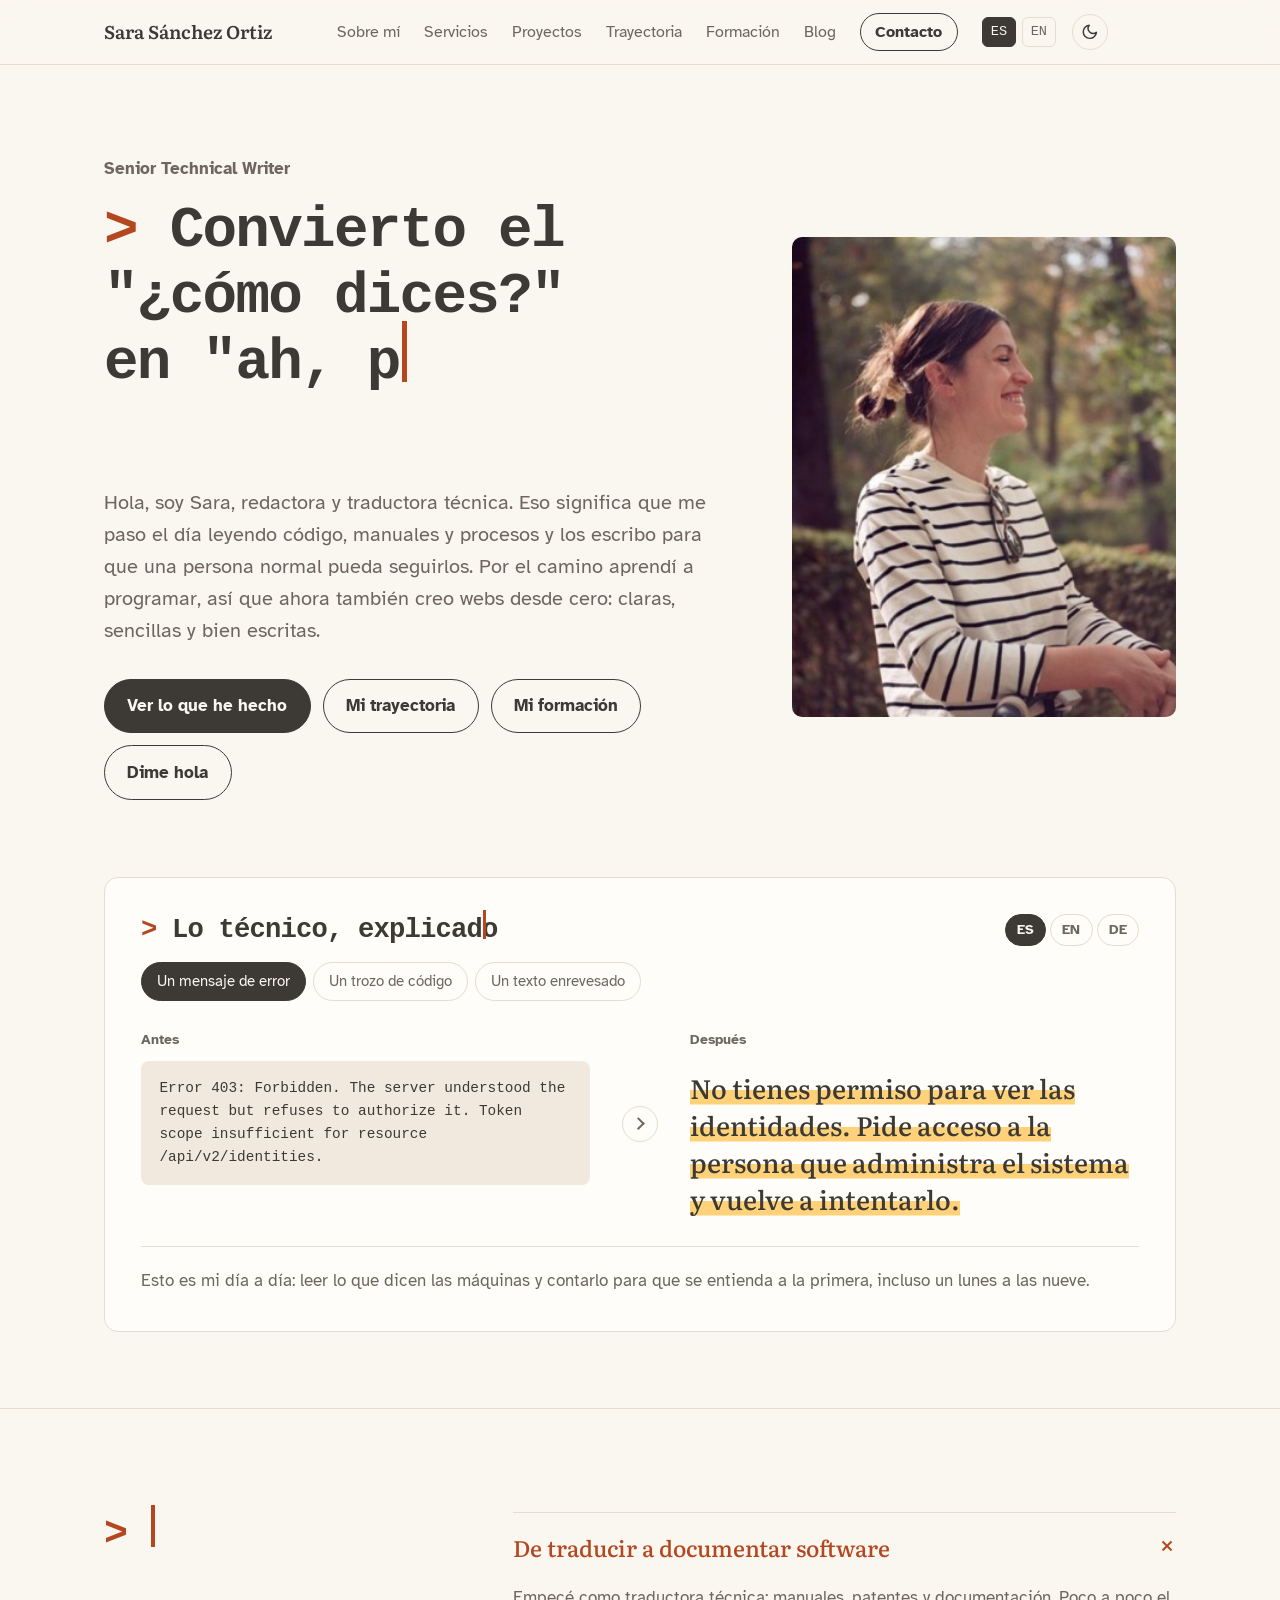
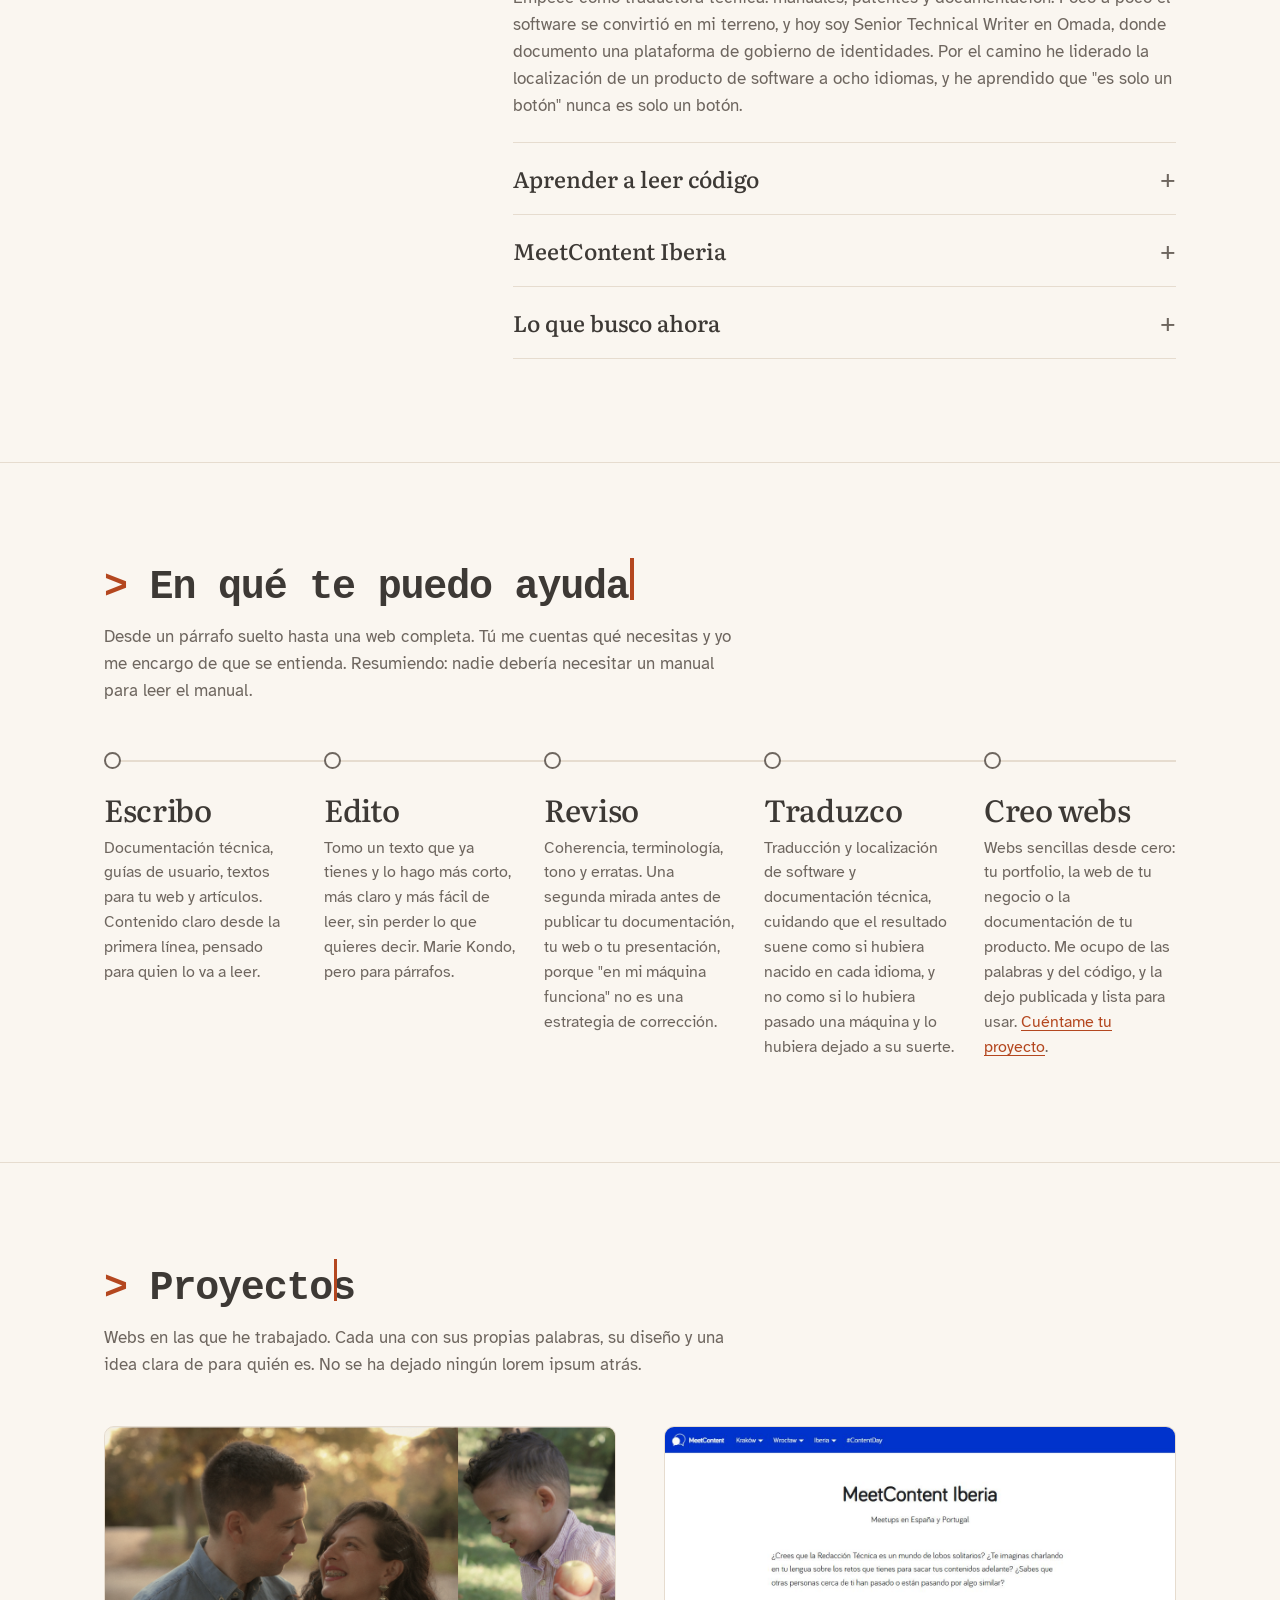
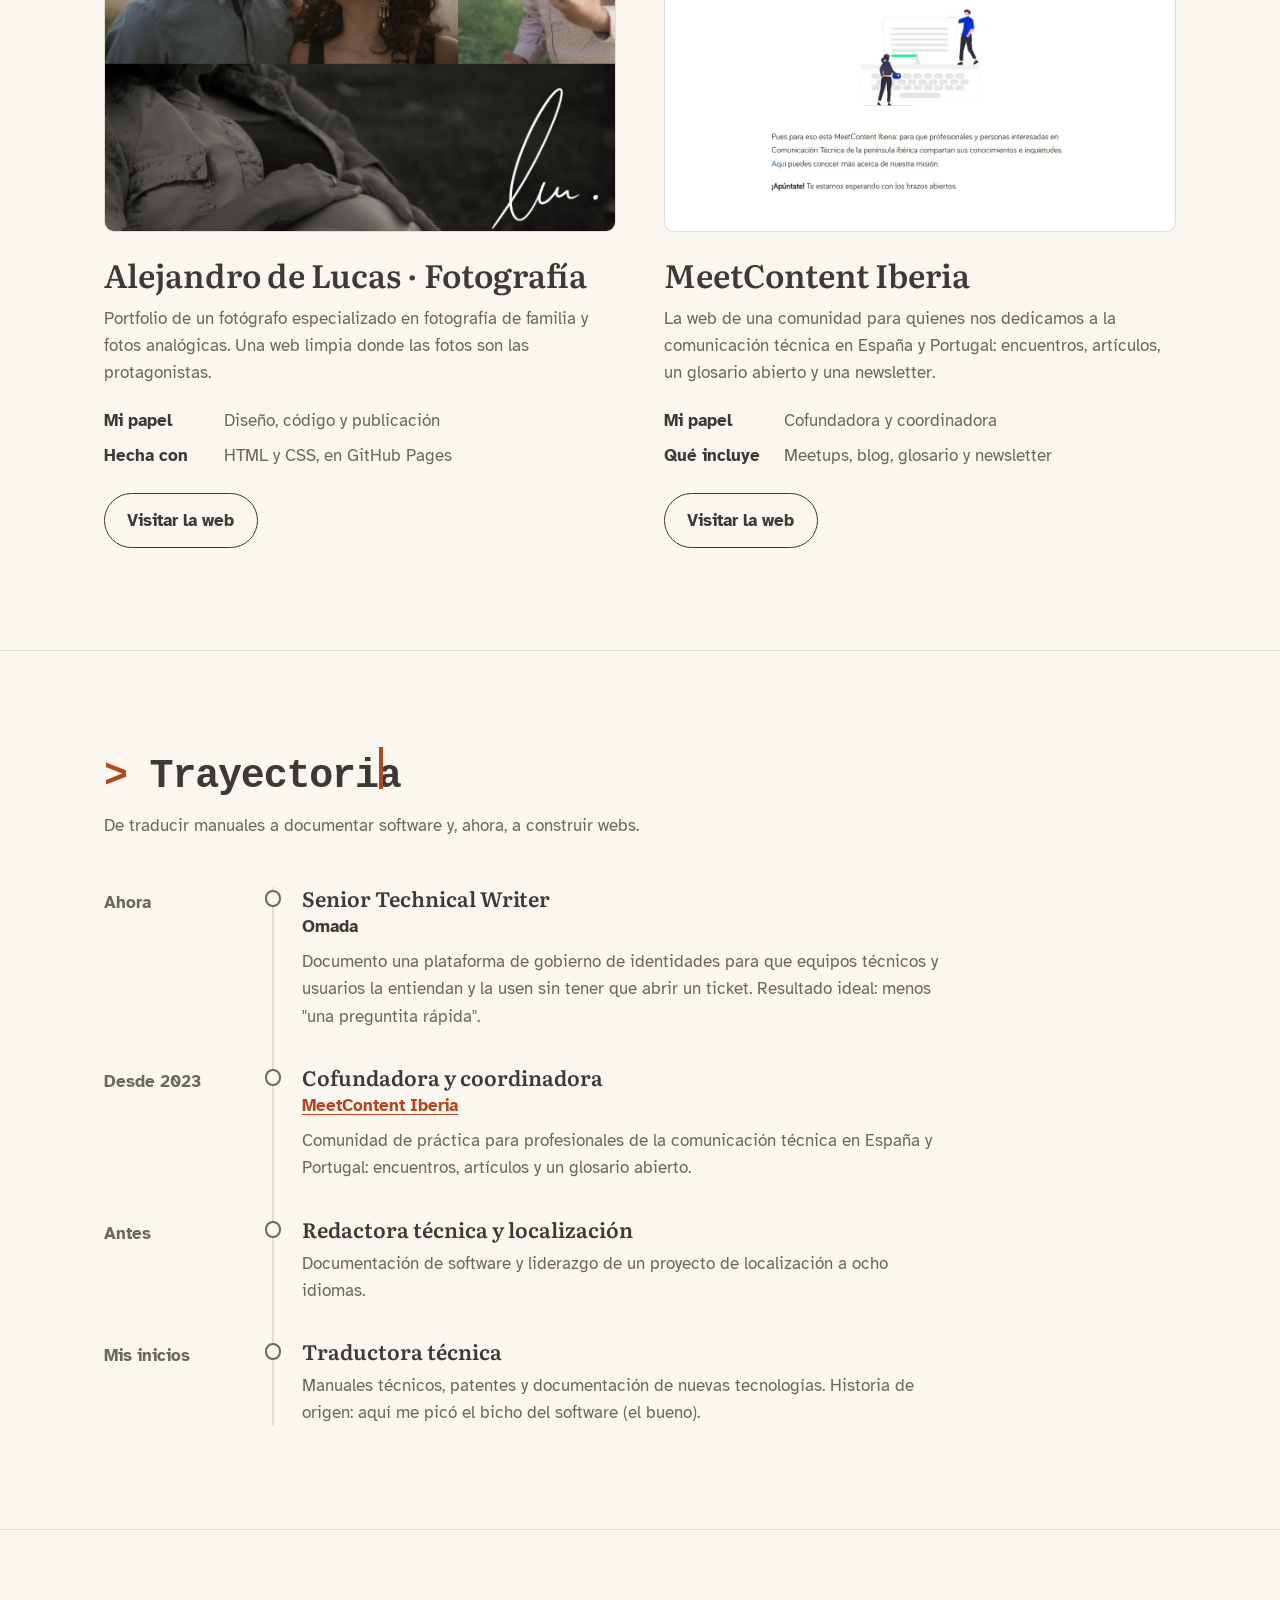
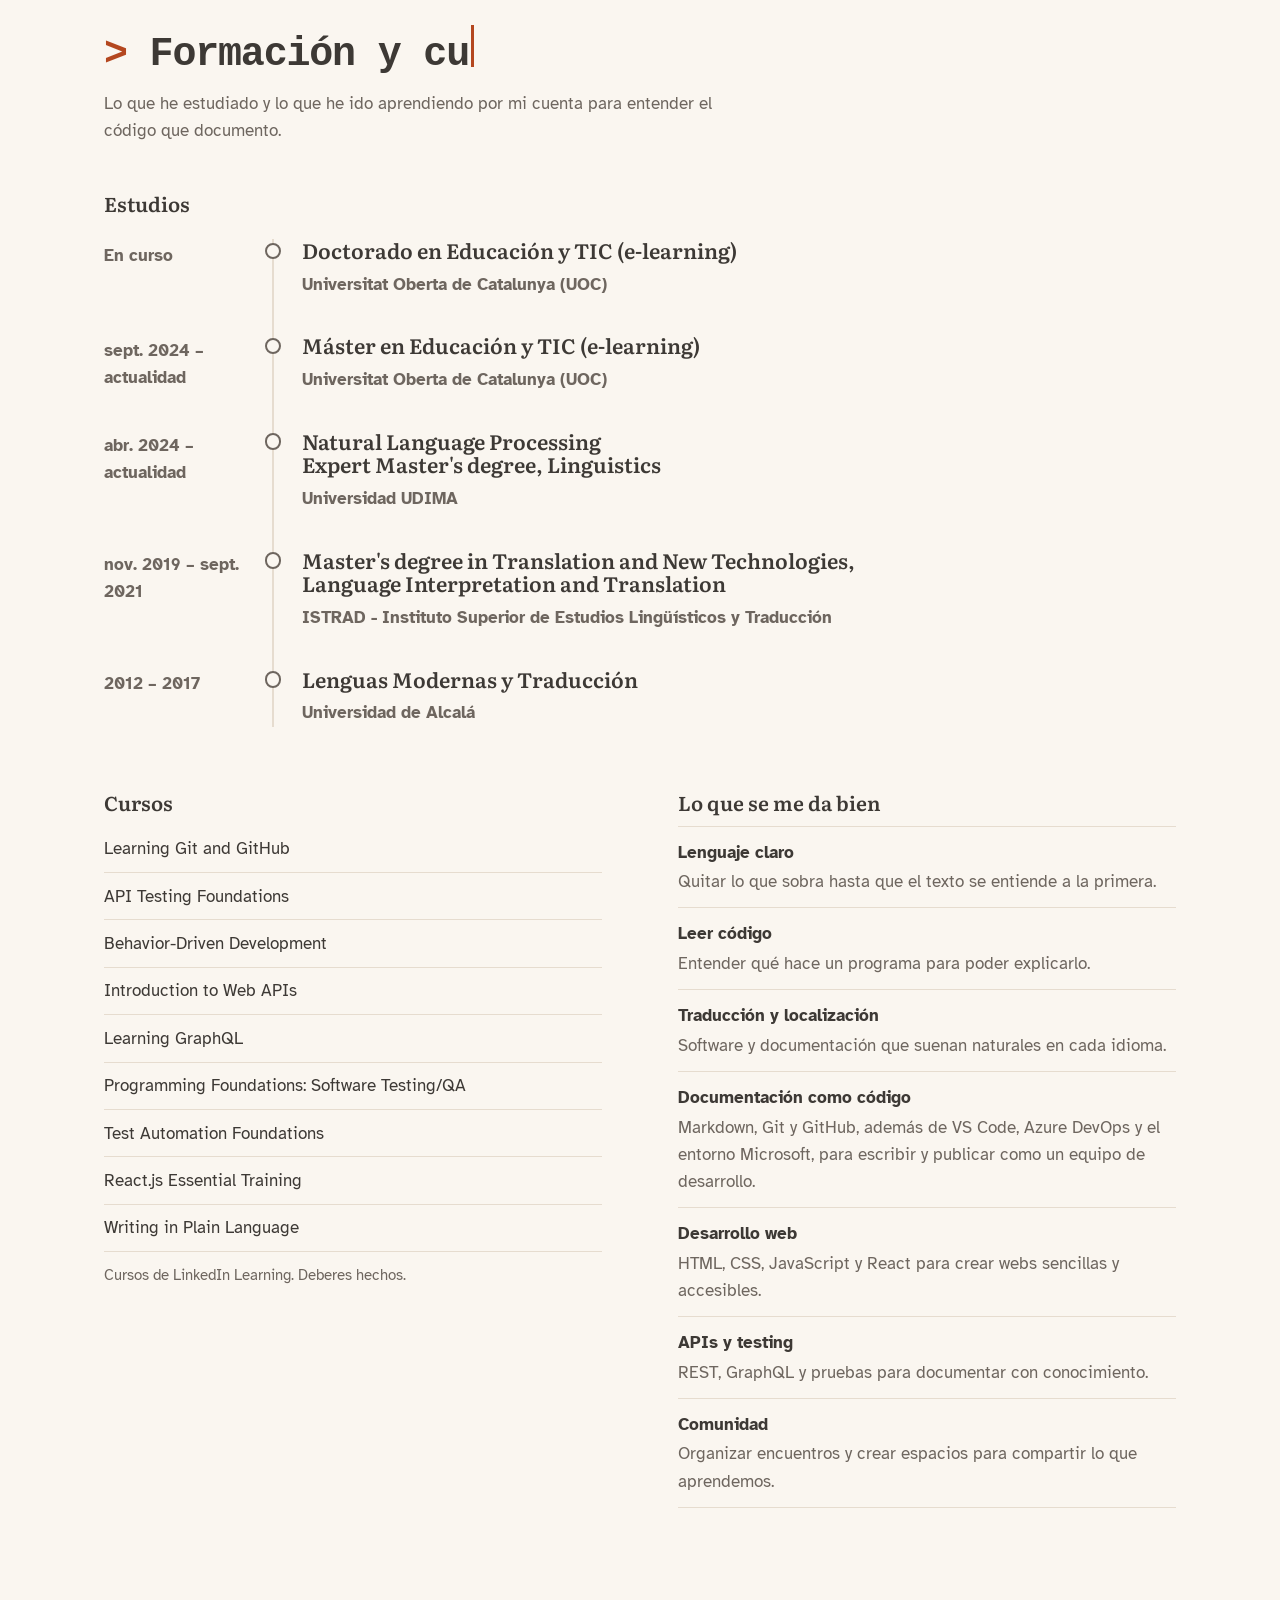
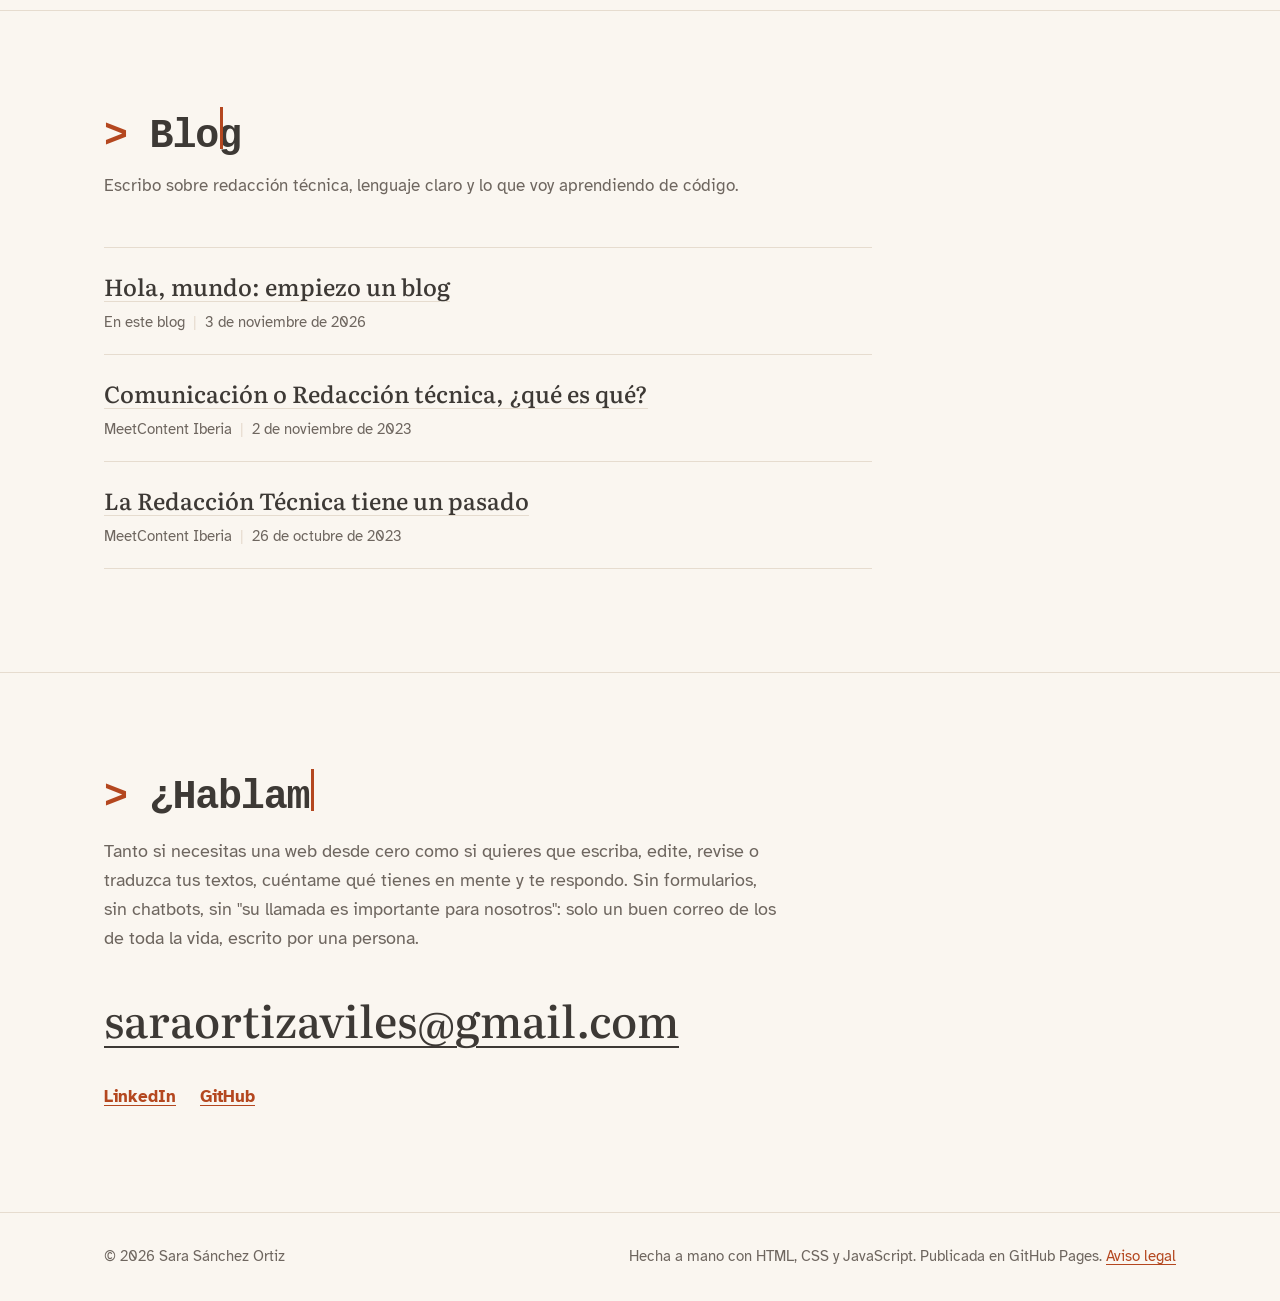
==== es/index.html @ bce17f55 "Añade versión en español e inglés, nuevo titular y favicon crema - Web en inglés en la raíz y en esp" ====
<!DOCTYPE html>
<html lang="es">
<head>
  <meta charset="UTF-8">
  <meta name="viewport" content="width=device-width, initial-scale=1">
  <title>Sara Sánchez Ortiz | Redacción técnica, traducción y creación de webs</title>
  <meta name="description" content="Sara Sánchez Ortiz, Senior Technical Writer en Omada. Escribo, edito, reviso y traduzco contenidos técnicos, y creo webs sencillas desde cero.">
  <meta name="author" content="Sara Sánchez Ortiz">

  <!-- Cómo se ve la web al compartirla en LinkedIn, WhatsApp, etc. -->
  <meta property="og:type" content="profile">
  <meta property="og:title" content="Sara Sánchez Ortiz | Redacción técnica y webs">
  <meta property="og:description" content="Convierto el «¿cómo dices?» en «ah, pues era fácil». Redacción, edición, revisión, traducción y creación de webs.">
  <meta property="og:url" content="https://sarasanchezor.github.io/es/">
  <meta property="og:locale" content="es_ES">
  <!-- EDITA (opcional): añade una imagen de 1200×630 px en img/og.jpg y quita el comentario de la línea siguiente -->
  <!-- <meta property="og:image" content="https://sarasanchezor.github.io/img/og.jpg"> -->

  <link rel="icon" href="../favicon.svg" type="image/svg+xml">

  <link rel="preconnect" href="https://fonts.googleapis.com">
  <link rel="preconnect" href="https://fonts.gstatic.com" crossorigin>
  <link href="https://fonts.googleapis.com/css2?family=Atkinson+Hyperlegible:ital,wght@0,400;0,700;1,400&family=Literata:ital,opsz,wght@0,7..72,400..700;1,7..72,400..700&display=swap" rel="stylesheet">

  <link rel="stylesheet" href="../css/styles.css">
  <script>document.documentElement.classList.add('js');try{var t=localStorage.getItem('theme');if(t==='light'||t==='dark')document.documentElement.dataset.theme=t;}catch(e){}</script>
  <script src="../js/main.js" defer></script>
</head>
<body>
  <a class="skip-link" href="#main">Saltar al contenido</a>

  <header class="site-header">
    <div class="wrap header-inner">
      <a class="brand" href="#inicio">Sara Sánchez Ortiz</a>
      <button class="nav-toggle" type="button" aria-expanded="false" aria-controls="menu">Menú</button>
      <nav id="menu" class="site-nav" aria-label="Principal">
        <a href="#sobre-mi">Sobre mí</a>
        <a href="#servicios">Servicios</a>
        <a href="#proyectos">Proyectos</a>
        <a href="#trayectoria">Trayectoria</a>
        <a href="#formacion">Formación</a>
        <a href="#blog">Blog</a>
        <a class="nav-cta" href="#contacto">Contacto</a>
        <span class="lang-links" role="group" aria-label="Idioma">
          <a href="index.html" hreflang="es" lang="es" aria-current="true">ES</a>
          <a href="../index.html" hreflang="en" lang="en">EN</a>
        </span>
      </nav>
      <button class="theme-toggle" type="button" aria-label="Cambiar a modo oscuro">
        <svg class="icon-moon" viewBox="0 0 24 24" aria-hidden="true"><path d="M21 12.8A9 9 0 1 1 11.2 3a7 7 0 0 0 9.8 9.8z"/></svg>
        <svg class="icon-sun" viewBox="0 0 24 24" aria-hidden="true"><circle cx="12" cy="12" r="4"/><path d="M12 2v2M12 20v2M4.9 4.9l1.4 1.4M17.7 17.7l1.4 1.4M2 12h2M20 12h2M4.9 19.1l1.4-1.4M17.7 6.3l1.4-1.4"/></svg>
      </button>
      <!-- EDITA: espacio reservado para tu logo. Pon aquí, por ejemplo: <img src="../img/logo.svg" alt="Logo de Sara Sánchez Ortiz" width="40" height="40"> -->
      <div class="header-logo"></div>
    </div>
  </header>

  <main id="main">

    <!-- ============ INICIO ============ -->
    <section id="inicio" class="hero">
      <div class="wrap hero-grid">
        <div class="hero-text">
          <p class="hero-role">Senior Technical Writer</p>
          <h1>Convierto el "¿cómo dices?" en "ah, pues era fácil."</h1>
          <p class="hero-lead">
            Hola, soy Sara, redactora y traductora técnica. Eso significa que me paso el día leyendo código,
            manuales y procesos y los escribo para que una persona normal
            pueda seguirlos. Por el camino aprendí a programar, así que ahora también creo webs desde cero:
            claras, sencillas y bien escritas.
          </p>
          <div class="hero-actions">
            <a class="btn btn-primary" href="#proyectos">Ver lo que he hecho</a>
            <a class="btn btn-secondary" href="#trayectoria">Mi trayectoria</a>
            <a class="btn btn-secondary" href="#formacion">Mi formación</a>
            <a class="btn btn-secondary" href="#contacto">Dime hola</a>
          </div>
        </div>

        <!-- EDITA: guarda tu foto como img/sara.jpg (vertical, unos 800×1000 px) -->
        <figure class="hero-photo">
          <img src="../img/sara.jpg" alt="Sara Sánchez Ortiz sonriendo en un parque" width="400" height="400" data-fallback>
          <span class="photo-fallback" aria-hidden="true">SS</span>
        </figure>
      </div>

      <!-- Demostración: lo técnico, explicado -->
      <div class="wrap">
        <div class="explainer">
          <div class="explainer-head">
            <h2 class="explainer-title" data-en="Technical content, explained" data-de="Technik, einfach erklärt">Lo técnico, explicado</h2>
            <div class="lang-switch" role="group" aria-label="Idioma del ejemplo" hidden>
              <button type="button" data-lang="es" aria-pressed="true" lang="es" aria-label="Español">ES</button>
              <button type="button" data-lang="en" aria-pressed="false" lang="en" aria-label="English">EN</button>
              <button type="button" data-lang="de" aria-pressed="false" lang="de" aria-label="Deutsch">DE</button>
            </div>
            <div class="tabs" role="tablist" aria-label="Elige un ejemplo">
              <button role="tab" id="tab-error" aria-controls="panel-error" aria-selected="true" data-en="An error message" data-de="Eine Fehlermeldung">Un mensaje de error</button>
              <button role="tab" id="tab-code" aria-controls="panel-code" aria-selected="false" tabindex="-1" data-en="A piece of code" data-de="Ein Stück Code">Un trozo de código</button>
              <button role="tab" id="tab-text" aria-controls="panel-text" aria-selected="false" tabindex="-1" data-en="A convoluted text" data-de="Ein umständlicher Text">Un texto enrevesado</button>
            </div>
          </div>

          <div id="panel-error" class="panel" role="tabpanel" aria-labelledby="tab-error">
            <div class="pane">
              <p class="pane-label">Antes</p>
              <pre class="pane-code"><code>Error 403: Forbidden. The server understood the request but refuses to authorize it. Token scope insufficient for resource /api/v2/identities.</code></pre>
            </div>
            <span class="pane-arrow" aria-hidden="true"></span>
            <div class="pane">
              <p class="pane-label">Después</p>
              <p class="pane-plain"><span class="marker" data-en="You don't have permission to view identities. Ask the person who manages the system for access and try again." data-de="Sie haben keine Berechtigung, Identitäten anzuzeigen. Bitten Sie die Person, die das System verwaltet, um Zugriff und versuchen Sie es erneut.">No tienes permiso para ver las identidades. Pide acceso a la persona que administra el sistema y vuelve a intentarlo.</span></p>
            </div>
          </div>

          <div id="panel-code" class="panel" role="tabpanel" aria-labelledby="tab-code" hidden>
            <div class="pane">
              <p class="pane-label">Antes</p>
              <pre class="pane-code"><code>const LIMIT = 90 * 86400000;

if (Date.now() - user.lastLogin &gt; LIMIT) {
  account.disable();
  notify(user.manager);
}</code></pre>
            </div>
            <span class="pane-arrow" aria-hidden="true"></span>
            <div class="pane">
              <p class="pane-label">Después</p>
              <p class="pane-plain"><span class="marker" data-en="If someone goes more than 90 days without signing in, their account is disabled automatically and their manager gets a notification." data-de="Wenn sich jemand länger als 90 Tage nicht anmeldet, wird das Konto automatisch deaktiviert und die verantwortliche Führungskraft benachrichtigt.">Si alguien pasa más de 90 días sin entrar, su cuenta se desactiva sola y su responsable recibe un aviso.</span></p>
            </div>
          </div>

          <div id="panel-text" class="panel" role="tabpanel" aria-labelledby="tab-text" hidden>
            <div class="pane">
              <p class="pane-label">Antes</p>
              <p class="pane-dense" data-en="Prior to the performance of any operation, the user shall proceed to the completion of the request form made available for that purpose on the platform." data-de="Vor Durchführung eines jeden Vorgangs ist von der nutzenden Person zunächst das zu diesem Zweck auf der Plattform bereitgestellte Antragsformular auszufüllen.">Con carácter previo a la realización de cualquier operación, el usuario deberá proceder a la cumplimentación del formulario de solicitud habilitado a tal efecto en la plataforma.</p>
            </div>
            <span class="pane-arrow" aria-hidden="true"></span>
            <div class="pane">
              <p class="pane-label">Después</p>
              <p class="pane-plain"><span class="marker" data-en="Before you start, fill in the request form." data-de="Füllen Sie das Antragsformular aus, bevor Sie beginnen.">Antes de empezar, rellena el formulario de solicitud.</span></p>
            </div>
          </div>

          <p class="explainer-note" data-en="This is my day-to-day: reading what the machines say and retelling it so it makes sense the first time, even on a Monday morning." data-de="Das ist mein Arbeitsalltag: lesen, was die Maschinen sagen, und es so erzählen, dass es gleich beim ersten Mal Sinn ergibt, sogar an einem Montagmorgen.">Esto es mi día a día: leer lo que dicen las máquinas y contarlo para que se entienda a la primera, incluso un lunes a las nueve.</p>
        </div>
      </div>
    </section>

    <!-- ============ SOBRE MÍ ============ -->
    <section id="sobre-mi" class="section">
      <div class="wrap two-col">
        <h2>Sobre mí</h2>
        <div class="accordion">
          <details name="sobre-mi" open>
            <summary>De traducir a documentar software</summary>
            <p>
              Empecé como traductora técnica: manuales, patentes y documentación.
              Poco a poco el software se convirtió en mi terreno, y hoy soy Senior Technical Writer en Omada,
              donde documento una plataforma de gobierno de identidades. Por el camino he
              liderado la localización de un producto de software a ocho idiomas, y he aprendido que
              "es solo un botón" nunca es solo un botón.
            </p>
          </details>
          <details name="sobre-mi">
            <summary>Aprender a leer código</summary>
            <p>
              Para explicar bien un producto hay que entenderlo por dentro. Por eso aprendí a leer código, a trabajar
              con Git y GitHub, VS Code, Azure DevOps y el entorno Microsoft, a probar APIs y a construir con
              HTML, CSS, JavaScript y React. Descubrí que una buena
              web se parece mucho a un buen manual: estructura clara, palabras justas y nada que sobre.
              Y, además, <code>Ctrl+Z</code> funciona en los dos.
            </p>
          </details>
          <details name="sobre-mi">
            <summary>MeetContent Iberia</summary>
            <p>
              También soy cofundadora de <a href="https://meetcontent.github.io/iberia/">MeetContent Iberia</a>,
              una comunidad para quienes nos dedicamos a la comunicación técnica en España y Portugal.
              Nos juntamos, compartimos lo que aprendemos y debatimos (con cariño) sobre la coma de Oxford.
            </p>
          </details>
          <details name="sobre-mi">
            <summary>Lo que busco ahora</summary>
            <p>
              Ahora quiero juntar las dos cosas que más disfruto, escribir y construir, para ayudar a empresas y
              personas a tener una web clara, útil y fácil de usar. Nada de "haz clic aquí para saber más".
              Los dos sabemos lo que hay detrás.
            </p>
          </details>
        </div>
      </div>
    </section>

    <!-- ============ SERVICIOS ============ -->
    <section id="servicios" class="section">
      <div class="wrap">
        <div class="section-head">
          <h2>En qué te puedo ayudar</h2>
          <p>Desde un párrafo suelto hasta una web completa. Tú me cuentas qué necesitas y yo me encargo de que se entienda. Resumiendo: nadie debería necesitar un manual para leer el manual.</p>
        </div>

        <ol class="services">
          <li class="service">
            <h3>Escribo</h3>
            <p>Documentación técnica, guías de usuario, textos para tu web y artículos. Contenido claro desde la primera línea, pensado para quien lo va a leer.</p>
          </li>
          <li class="service">
            <h3>Edito</h3>
            <p>Tomo un texto que ya tienes y lo hago más corto, más claro y más fácil de leer, sin perder lo que quieres decir. Marie Kondo, pero para párrafos.</p>
          </li>
          <li class="service">
            <h3>Reviso</h3>
            <p>Coherencia, terminología, tono y erratas. Una segunda mirada antes de publicar tu documentación, tu web o tu presentación, porque "en mi máquina funciona" no es una estrategia de corrección.</p>
          </li>
          <li class="service">
            <h3>Traduzco</h3>
            <p>Traducción y localización de software y documentación técnica, cuidando que el resultado suene como si hubiera nacido en cada idioma, y no como si lo hubiera pasado una máquina y lo hubiera dejado a su suerte.</p>
          </li>
          <li class="service">
            <h3>Creo webs</h3>
            <p>Webs sencillas desde cero: tu portfolio, la web de tu negocio o la documentación de tu producto. Me ocupo de las palabras y del código, y la dejo publicada y lista para usar. <a href="#contacto">Cuéntame tu proyecto</a>.</p>
          </li>
        </ol>
      </div>
    </section>

    <!-- ============ PROYECTOS ============ -->
    <section id="proyectos" class="section">
      <div class="wrap">
        <div class="section-head">
          <h2>Proyectos</h2>
          <p>Webs en las que he trabajado. Cada una con sus propias palabras, su diseño y una idea clara de para quién es. No se ha dejado ningún lorem ipsum atrás.</p>
        </div>

        <div class="project-grid">
        <article class="project-card">
          <figure class="project-shot">
            <img src="../img/website-alejandro-de-lucas.png" alt="Fotos de la web Alejandro de Lucas · Fotografía: una pareja sonriéndose, un niño con una manzana y una foto en blanco y negro de un embarazo con la firma del fotógrafo" width="1190" height="944" loading="lazy">
          </figure>
          <div class="project-body">
            <h3>Alejandro de Lucas · Fotografía</h3>
            <p>Portfolio de un fotógrafo especializado en fotografía de familia y fotos analógicas. Una web limpia donde las fotos son las protagonistas.</p>
            <dl class="project-facts">
              <div><dt>Mi papel</dt><dd>Diseño, código y publicación</dd></div>
              <div><dt>Hecha con</dt><dd>HTML y CSS, en GitHub Pages</dd></div>
            </dl>
            <a class="btn btn-secondary" href="https://alexdelucas-fotografia.github.io/alejandrodelucas/">Visitar la web</a>
          </div>
        </article>

        <article class="project-card">
          <figure class="project-shot">
            <img src="../img/proyecto-2.jpg" alt="Captura de la web MeetContent Iberia" width="1190" height="944" loading="lazy">
          </figure>
          <div class="project-body">
            <h3>MeetContent Iberia</h3>
            <p>La web de una comunidad para quienes nos dedicamos a la comunicación técnica en España y Portugal: encuentros, artículos, un glosario abierto y una newsletter.</p>
            <dl class="project-facts">
              <div><dt>Mi papel</dt><dd>Cofundadora y coordinadora</dd></div>
              <div><dt>Qué incluye</dt><dd>Meetups, blog, glosario y newsletter</dd></div>
            </dl>
            <a class="btn btn-secondary" href="https://meetcontent.github.io/iberia/">Visitar la web</a>
          </div>
        </article>
        </div>
    </section>

    <!-- ============ TRAYECTORIA ============ -->
    <section id="trayectoria" class="section">
      <div class="wrap">
        <div class="section-head">
          <h2>Trayectoria</h2>
          <p>De traducir manuales a documentar software y, ahora, a construir webs.</p>
        </div>

        <!-- EDITA: cambia «Antes» y «Mis inicios» por los años reales y añade empresas si quieres -->
        <ol class="timeline">
          <li>
            <p class="tl-when">Ahora</p>
            <div class="tl-what">
              <h3>Senior Technical Writer</h3>
              <p class="tl-org">Omada</p>
              <p>Documento una plataforma de gobierno de identidades para que equipos técnicos y usuarios la entiendan y la usen sin tener que abrir un ticket. Resultado ideal: menos "una preguntita rápida".</p>
            </div>
          </li>
          <li>
            <p class="tl-when">Desde 2023</p>
            <div class="tl-what">
              <h3>Cofundadora y coordinadora</h3>
              <p class="tl-org"><a href="https://meetcontent.github.io/iberia/">MeetContent Iberia</a></p>
              <p>Comunidad de práctica para profesionales de la comunicación técnica en España y Portugal: encuentros, artículos y un glosario abierto.</p>
            </div>
          </li>
          <li>
            <p class="tl-when">Antes</p>
            <div class="tl-what">
              <h3>Redactora técnica y localización</h3>
              <p>Documentación de software y liderazgo de un proyecto de localización a ocho idiomas.</p>
            </div>
          </li>
          <li>
            <p class="tl-when">Mis inicios</p>
            <div class="tl-what">
              <h3>Traductora técnica</h3>
              <p>Manuales técnicos, patentes y documentación de nuevas tecnologías. Historia de origen: aquí me picó el bicho del software (el bueno).</p>
            </div>
          </li>
        </ol>
      </div>
    </section>

    <!-- ============ FORMACIÓN Y CUALIDADES ============ -->
    <section id="formacion" class="section">
      <div class="wrap">
        <div class="section-head">
          <h2>Formación y cualidades</h2>
          <p>Lo que he estudiado y lo que he ido aprendiendo por mi cuenta para entender el código que documento.</p>
        </div>

        <h3 class="cv-title">Estudios</h3>
        <!-- Para añadir otro estudio: copia un <li> -->
        <ol class="timeline">
          <li>
            <p class="tl-when">En curso</p>
            <div class="tl-what">
              <h3>Doctorado en Educación y TIC (e-learning)</h3>
              <p class="tl-org">Universitat Oberta de Catalunya (UOC)</p>
            </div>
          </li>
          <li>
            <p class="tl-when">sept. 2024 – actualidad</p>
            <div class="tl-what">
              <h3>Máster en Educación y TIC (e-learning)</h3>
              <p class="tl-org">Universitat Oberta de Catalunya (UOC)</p>
            </div>
          </li>
          <li>
            <p class="tl-when">abr. 2024 – actualidad</p>
            <div class="tl-what">
              <h3>Natural Language Processing Expert Master's degree, Linguistics</h3>
              <p class="tl-org">Universidad UDIMA</p>
            </div>
          </li>
          <li>
            <p class="tl-when">nov. 2019 – sept. 2021</p>
            <div class="tl-what">
              <h3>Master's degree in Translation and New Technologies, Language Interpretation and Translation</h3>
              <p class="tl-org">ISTRAD - Instituto Superior de Estudios Lingüísticos y Traducción</p>
            </div>
          </li>
          <li>
            <p class="tl-when">2012 – 2017</p>
            <div class="tl-what">
              <h3>Lenguas Modernas y Traducción</h3>
              <p class="tl-org">Universidad de Alcalá</p>
            </div>
          </li>
        </ol>

        <div class="cv-grid">
          <div>
            <h3 class="cv-title">Cursos</h3>
            <ul class="cv-list">
              <li><span>Learning Git and GitHub</span></li>
              <li><span>API Testing Foundations</span></li>
              <li><span>Behavior-Driven Development</span></li>
              <li><span>Introduction to Web APIs</span></li>
              <li><span>Learning GraphQL</span></li>
              <li><span>Programming Foundations: Software Testing/QA</span></li>
              <li><span>Test Automation Foundations</span></li>
              <li><span>React.js Essential Training</span></li>
              <li><span>Writing in Plain Language</span></li>
            </ul>
            <p class="cv-source">Cursos de LinkedIn Learning. Deberes hechos.</p>
          </div>

          <div>
            <h3 class="cv-title">Lo que se me da bien</h3>
            <dl class="skills">
              <div><dt>Lenguaje claro</dt><dd>Quitar lo que sobra hasta que el texto se entiende a la primera.</dd></div>
              <div><dt>Leer código</dt><dd>Entender qué hace un programa para poder explicarlo.</dd></div>
              <div><dt>Traducción y localización</dt><dd>Software y documentación que suenan naturales en cada idioma.</dd></div>
              <div><dt>Documentación como código</dt><dd>Markdown, Git y GitHub, además de VS Code, Azure DevOps y el entorno Microsoft, para escribir y publicar como un equipo de desarrollo.</dd></div>
              <div><dt>Desarrollo web</dt><dd>HTML, CSS, JavaScript y React para crear webs sencillas y accesibles.</dd></div>
              <div><dt>APIs y testing</dt><dd>REST, GraphQL y pruebas para documentar con conocimiento.</dd></div>
              <div><dt>Comunidad</dt><dd>Organizar encuentros y crear espacios para compartir lo que aprendemos.</dd></div>
            </dl>
          </div>
        </div>
      </div>
    </section>

    <!-- ============ BLOG ============ -->
    <section id="blog" class="section">
      <div class="wrap">
        <div class="section-head">
          <h2>Blog</h2>
          <p>Escribo sobre redacción técnica, lenguaje claro y lo que voy aprendiendo de código.
        </div>

        <!-- Para añadir un artículo nuevo: copia blog/hola-mundo.html, cámbiale el nombre y añade una fila aquí arriba -->
        <ul class="posts">
          <li>
            <a href="blog/hola-mundo.html">Hola, mundo: empiezo un blog</a>
            <p>En este blog <span class="post-sep">|</span> <time datetime="2026-11-03">3 de noviembre de 2026</time></p>
          </li>
          <li>
            <a href="https://meetcontent.github.io/iberia/blog/iberia-comunicaci%C3%B3n-redaccion-tecnica">Comunicación o Redacción técnica, ¿qué es qué?</a>
            <p>MeetContent Iberia <span class="post-sep">|</span> <time datetime="2023-11-02">2 de noviembre de 2023</time></p>
          </li>
          <li>
            <a href="https://meetcontent.github.io/iberia/blog/iberia-historia-redaccion-tecnica">La Redacción Técnica tiene un pasado</a>
            <p>MeetContent Iberia <span class="post-sep">|</span> <time datetime="2023-10-26">26 de octubre de 2023</time></p>
          </li>
        </ul>
      </div>
    </section>

    <!-- ============ CONTACTO ============ -->
    <section id="contacto" class="section contact">
      <div class="wrap">
        <h2>¿Hablamos de tu proyecto?</h2>
        <p class="contact-lead">
          Tanto si necesitas una web desde cero como si quieres que escriba, edite, revise o traduzca tus textos,
          cuéntame qué tienes en mente y te respondo. Sin formularios, sin chatbots, sin "su llamada es importante para nosotros":
          solo un buen correo de los de toda la vida, escrito por una persona.
        </p>
        <!-- EDITA: pon tu email en los dos sitios de la línea siguiente -->
        <a class="contact-mail" href="mailto:saraortizaviles@gmail.com">saraortizaviles@gmail.com</a>
        <ul class="contact-links">
          <li><a href="https://www.linkedin.com/in/sarasanchezortiz/">LinkedIn</a></li>
          <li><a href="https://github.com/SaraSanchezOr">GitHub</a></li>
        </ul>
      </div>
    </section>

  </main>

  <footer class="site-footer">
    <div class="wrap footer-inner">
      <p>© <span data-year>2026</span> Sara Sánchez Ortiz</p>
      <p>Hecha a mano con HTML, CSS y JavaScript. Publicada en GitHub Pages. <a href="aviso-legal.html">Aviso legal</a></p>
    </div>
  </footer>
</body>
</html>
---- css/styles.css ----
/* =========================================================
   Sara Sánchez Ortiz · Estilos
   Colores y tipografías: cámbialos aquí, en :root
   ========================================================= */

:root {
  /* Colores: light-dark(modo claro, modo oscuro) */
  --paper: light-dark(#FAF6F0, #2B2826);      /* fondo */
  --surface: light-dark(#FFFDF9, #353230);    /* cajas */
  --ink: light-dark(#3D3935, #F3EAE0);        /* texto principal, gris oscuro */
  --ink-soft: light-dark(#6E665F, #C4BBB1);   /* texto secundario */
  --line: light-dark(#E6DCCF, #4A4642);       /* líneas y bordes */
  --link: light-dark(#B4471F, #F0A27A);       /* enlaces, terracota */
  --marker: light-dark(#FFD27A, rgba(255, 190, 90, 0.32));  /* subrayador */
  --code-bg: light-dark(#F1E9DD, #232120);    /* fondo del código */

  /* Tipografías */
  --font-head: "Literata", Georgia, "Times New Roman", serif;
  --font-body: "Atkinson Hyperlegible", "Segoe UI", system-ui, -apple-system, sans-serif;
  --font-code: ui-monospace, "SFMono-Regular", "Cascadia Code", Menlo, Consolas, monospace;

  /* Medidas */
  --wrap: 72rem;
  --gutter: clamp(1.25rem, 4vw, 2.5rem);
  --radius: 10px;
  --header-h: 4rem;

  /* Sigue al sistema; el botón de la cabecera fuerza uno de los dos con data-theme */
  color-scheme: light dark;
}
:root[data-theme="light"] { color-scheme: light; }
:root[data-theme="dark"] { color-scheme: dark; }

/* ---------- Base ---------- */

*,
*::before,
*::after { box-sizing: border-box; }

html {
  scroll-behavior: smooth;
  scroll-padding-top: calc(var(--header-h) + 1rem);
  -webkit-text-size-adjust: 100%;
}

body {
  margin: 0;
  background: var(--paper);
  color: var(--ink);
  font-family: var(--font-body);
  font-size: 1.0625rem;
  line-height: 1.6;
  -webkit-font-smoothing: antialiased;
}

img { max-width: 100%; height: auto; display: block; }

h1, h2, h3 {
  font-family: var(--font-head);
  font-weight: 600;
  line-height: 1.15;
  margin: 0;
  text-wrap: balance;
}

p { margin: 0; }

a {
  color: var(--link);
  text-decoration-thickness: 1px;
  text-underline-offset: 0.2em;
}
a:hover { text-decoration-thickness: 2px; }

:focus-visible {
  outline: 3px solid var(--link);
  outline-offset: 3px;
  border-radius: 4px;
}

::selection { background: #FFD27A; color: #3D3935; }

.wrap {
  width: 100%;
  max-width: var(--wrap);
  margin-inline: auto;
  padding-inline: var(--gutter);
}

.skip-link {
  position: absolute;
  left: 1rem;
  top: -10rem;
  z-index: 100;
  background: var(--ink);
  color: var(--paper);
  padding: 0.6rem 1rem;
  border-radius: 6px;
}
.skip-link:focus { top: 1rem; }

/* ---------- Cabecera ---------- */

.site-header {
  position: sticky;
  top: 0;
  z-index: 50;
  background: color-mix(in srgb, var(--paper) 88%, transparent);
  backdrop-filter: blur(10px);
  -webkit-backdrop-filter: blur(10px);
  border-bottom: 1px solid var(--line);
}

.header-inner {
  display: flex;
  align-items: center;
  justify-content: space-between;
  min-height: var(--header-h);
  gap: 1rem;
}

.brand {
  font-family: var(--font-head);
  font-weight: 600;
  font-size: 1.15rem;
  color: var(--ink);
  text-decoration: none;
}

.site-nav {
  display: flex;
  align-items: center;
  gap: 1.5rem;
  margin-left: auto;
}

.site-nav a {
  color: var(--ink-soft);
  text-decoration: none;
  font-size: 0.975rem;
}
.site-nav a { transition: color 0.2s, border-color 0.2s; }
.site-nav a:hover { color: var(--link); }

.site-nav .nav-cta {
  color: var(--ink);
  font-weight: 700;
  border: 1.5px solid var(--ink);
  padding: 0.35rem 0.9rem;
  border-radius: 999px;
}
.site-nav .nav-cta:hover { border-color: var(--link); }

/* Selector de idioma (ES · EN) */
.lang-links {
  display: flex;
  align-items: center;
  gap: 0.35rem;
}
.site-nav .lang-links a {
  font-family: var(--font-code);
  font-size: 0.85rem;
  color: var(--ink-soft);
  padding: 0.2rem 0.5rem;
  border: 1.5px solid var(--line);
  border-radius: 6px;
}
.site-nav .lang-links a:hover { border-color: var(--link); }
.site-nav .lang-links a[aria-current="true"] {
  color: var(--paper);
  background: var(--ink);
  border-color: var(--ink);
}

/* Hueco reservado para el logo, arriba a la derecha */
.header-logo {
  flex-shrink: 0;
  width: 2.75rem;
  height: 2.75rem;
  margin-left: 0.5rem;
  order: 3;
}
.header-logo img { width: 100%; height: 100%; object-fit: contain; }

.theme-toggle {
  display: none;
  place-items: center;
  width: 2.25rem;
  height: 2.25rem;
  padding: 0;
  color: var(--ink);
  background: none;
  border: 1.5px solid var(--line);
  border-radius: 50%;
  cursor: pointer;
}
.js .theme-toggle { display: inline-grid; }
.theme-toggle:hover { border-color: var(--ink-soft); }
.theme-toggle svg { width: 1.1rem; height: 1.1rem; fill: none; stroke: currentColor; stroke-width: 2; stroke-linecap: round; stroke-linejoin: round; }
.theme-toggle .icon-sun { display: none; }
.theme-toggle[data-mode="dark"] .icon-sun { display: block; }
.theme-toggle[data-mode="dark"] .icon-moon { display: none; }

.nav-toggle {
  display: none;
  font: inherit;
  font-weight: 700;
  color: var(--ink);
  background: none;
  border: 1.5px solid var(--ink);
  border-radius: 999px;
  padding: 0.35rem 0.95rem;
  cursor: pointer;
}

@media (max-width: 860px) {
  .js .nav-toggle { display: inline-block; order: 2; }
  .theme-toggle { order: 1; margin-left: auto; }

  .js .site-nav {
    position: absolute;
    top: 100%;
    left: 0;
    right: 0;
    flex-direction: column;
    align-items: stretch;
    gap: 0;
    background: var(--paper);
    border-bottom: 1px solid var(--line);
    padding: 0.5rem var(--gutter) 1.25rem;
    display: none;
  }
  .js .site-nav.is-open { display: flex; }

  .js .site-nav a {
    padding: 0.8rem 0;
    border-bottom: 1px solid var(--line);
    font-size: 1.05rem;
    color: var(--ink);
  }
  .js .site-nav a:hover { color: var(--link); }
  .js .site-nav .lang-links { margin-top: 1rem; }
  .js .site-nav .lang-links a {
    padding: 0.2rem 0.5rem;
    border: 1.5px solid var(--line);
    font-size: 0.85rem;
    color: var(--ink-soft);
  }
  .js .site-nav .lang-links a[aria-current="true"] {
    color: var(--paper);
    border-color: var(--ink);
  }
  .js .site-nav .nav-cta {
    margin-top: 1rem;
    text-align: center;
    border-bottom: 1.5px solid var(--ink);
  }

  /* Sin JavaScript, el menú se muestra en filas */
  html:not(.js) .site-nav { flex-wrap: wrap; gap: 0.75rem 1rem; }
  html:not(.js) .header-inner { flex-wrap: wrap; padding-block: 0.75rem; }
}

/* ---------- Botones ---------- */

.btn {
  display: inline-block;
  font-weight: 700;
  text-decoration: none;
  padding: 0.8rem 1.4rem;
  border-radius: 999px;
  border: 1.5px solid var(--ink);
  transition: background-color 0.15s, color 0.15s;
}
.btn-primary { background: var(--ink); color: var(--paper); }
.btn-primary:hover { background: transparent; color: var(--ink); }
.btn-secondary { color: var(--ink); }
.btn-secondary:hover { background: var(--ink); color: var(--paper); }

/* ---------- Inicio ---------- */

.hero { padding-block: clamp(3rem, 7vw, 6rem) clamp(3rem, 6vw, 5rem); }

.hero-grid {
  display: grid;
  grid-template-columns: minmax(0, 1.5fr) minmax(0, 1fr);
  gap: clamp(2rem, 5vw, 4.5rem);
  align-items: center;
}

.hero-role {
  color: var(--ink-soft);
  font-weight: 700;
  margin-bottom: 1rem;
}

/* Títulos escritos como código: tipografía monoespaciada, «>» delante y cursor */
.hero h1,
.section h2,
.explainer-title,
.article h1 {
  font-family: var(--font-code);
  letter-spacing: -0.03em;
}
.hero h1::before,
.section h2::before,
.explainer-title::before,
.article h1::before {
  content: "> " / "";
  color: var(--link);
}

.hero h1 {
  font-size: clamp(2rem, 1.2rem + 3.2vw, 3.6rem);
  font-weight: 600;
  line-height: 1.15;
  max-width: 18ch;
}

/* Efecto de escritura (lo activa js/main.js): cada letra aparece una a una */
.typed .ch { opacity: 0; }
.typed .ch.on { opacity: 1; }

.cursor {
  position: relative;
  display: inline-block;
  width: 0;
}
.cursor::after {
  content: "";
  position: absolute;
  left: 0.04em;
  bottom: -0.06em;
  width: 0.09em;
  height: 1.05em;
  background: var(--link);
}
.cursor.done::after { animation: cursor-blink 1.1s steps(1) infinite; }

@keyframes cursor-blink {
  50% { opacity: 0; }
}

.hero-lead {
  font-size: clamp(1.1rem, 1rem + 0.35vw, 1.25rem);
  color: var(--ink-soft);
  max-width: 54ch;
  margin-top: 1.5rem;
}

.hero-actions {
  display: flex;
  flex-wrap: wrap;
  gap: 0.75rem;
  margin-top: 2rem;
}

.hero-photo {
  margin: 0;
  position: relative;
  max-width: 24rem;
  justify-self: end;
  width: 100%;
  aspect-ratio: 4 / 5;
  border-radius: var(--radius);
  overflow: hidden;
  background: var(--code-bg);
}
.hero-photo img { width: 100%; height: 100%; object-fit: cover; }

/* Si falta una imagen, se muestra un recuadro en su lugar */
.photo-fallback { display: none; }
figure.is-missing img { display: none; }
figure.is-missing .photo-fallback {
  display: grid;
  place-items: center;
  position: absolute;
  inset: 0;
  font-family: var(--font-head);
  color: var(--ink-soft);
  border: 1.5px dashed var(--line);
  border-radius: inherit;
  text-align: center;
  padding: 1rem;
}
.hero-photo.is-missing .photo-fallback { font-size: 4rem; }

@media (max-width: 760px) {
  .hero-grid { grid-template-columns: 1fr; }
  .hero-photo { order: -1; justify-self: start; max-width: 11rem; }
}

/* ---------- Demostración «Lo técnico, explicado» ---------- */

.explainer {
  margin-top: clamp(3rem, 6vw, 5rem);
  background: var(--surface);
  border: 1px solid var(--line);
  border-radius: calc(var(--radius) + 4px);
  padding: clamp(1.25rem, 3vw, 2.25rem);
}

.explainer-head {
  display: flex;
  flex-wrap: wrap;
  align-items: center;
  justify-content: space-between;
  gap: 1rem 2rem;
  margin-bottom: 1.75rem;
}

.explainer-title { font-size: clamp(1.35rem, 1.1rem + 0.8vw, 1.7rem); }

.tabs {
  display: flex;
  flex-wrap: wrap;
  gap: 0.4rem;
  order: 3;
  width: 100%;
}

.lang-switch {
  display: flex;
  gap: 0.25rem;
  margin-left: auto;
}
.lang-switch[hidden] { display: none; }

.lang-switch button {
  font: inherit;
  font-size: 0.85rem;
  font-weight: 700;
  color: var(--ink-soft);
  background: transparent;
  border: 1.5px solid var(--line);
  border-radius: 999px;
  padding: 0.25rem 0.7rem;
  cursor: pointer;
}
.lang-switch button:hover { color: var(--ink); border-color: var(--ink-soft); }
.lang-switch button[aria-pressed="true"] {
  color: var(--paper);
  background: var(--ink);
  border-color: var(--ink);
}

.tabs [role="tab"] {
  font: inherit;
  font-size: 0.95rem;
  color: var(--ink-soft);
  background: transparent;
  border: 1.5px solid var(--line);
  border-radius: 999px;
  padding: 0.4rem 0.95rem;
  cursor: pointer;
}
.tabs [role="tab"]:hover { color: var(--ink); border-color: var(--ink-soft); }
.tabs [role="tab"][aria-selected="true"] {
  color: var(--paper);
  background: var(--ink);
  border-color: var(--ink);
}

.panel {
  display: grid;
  grid-template-columns: minmax(0, 1fr) auto minmax(0, 1fr);
  gap: clamp(1rem, 3vw, 2rem);
  align-items: start;
}
.panel[hidden] { display: none; }

.pane-label {
  font-size: 0.875rem;
  font-weight: 700;
  color: var(--ink-soft);
  margin-bottom: 0.6rem;
}

.pane-code {
  margin: 0;
  font-family: var(--font-code);
  font-size: 0.9rem;
  line-height: 1.6;
  background: var(--code-bg);
  border-radius: 8px;
  padding: 1rem 1.15rem;
  white-space: pre-wrap;
  word-break: break-word;
  color: var(--ink);
}

.pane-dense {
  font-size: 0.98rem;
  color: var(--ink-soft);
  background: var(--code-bg);
  border-radius: 8px;
  padding: 1rem 1.15rem;
}

.pane-plain {
  font-family: var(--font-head);
  font-size: clamp(1.3rem, 1.1rem + 0.8vw, 1.65rem);
  line-height: 1.4;
  font-weight: 500;
  padding-top: 0.6rem;
}

/* El subrayador: se dibuja de izquierda a derecha al mostrar cada ejemplo */
.marker {
  background-image: linear-gradient(var(--marker), var(--marker));
  background-repeat: no-repeat;
  background-position: 0 88%;
  background-size: 100% 0.55em;
}

.panel:not([hidden]) .marker {
  animation: marker-sweep 1.1s cubic-bezier(0.65, 0, 0.35, 1) 0.25s both;
}

@keyframes marker-sweep {
  from { background-size: 0% 0.55em; }
  to   { background-size: 100% 0.55em; }
}

.pane-arrow {
  align-self: center;
  width: 2.25rem;
  height: 2.25rem;
  border-radius: 50%;
  border: 1.5px solid var(--line);
  position: relative;
}
.pane-arrow::after {
  content: "";
  position: absolute;
  inset: 0;
  margin: auto;
  width: 0.55rem;
  height: 0.55rem;
  border-top: 2px solid var(--ink-soft);
  border-right: 2px solid var(--ink-soft);
  transform: translateX(-2px) rotate(45deg);
}

.explainer-note {
  margin-top: 1.75rem;
  padding-top: 1.25rem;
  border-top: 1px solid var(--line);
  color: var(--ink-soft);
}

@media (max-width: 760px) {
  .panel { grid-template-columns: 1fr; }
  .pane-arrow { justify-self: center; transform: rotate(90deg); }
}

/* ---------- Secciones ---------- */

.section {
  padding-block: clamp(4rem, 8vw, 6.5rem);
  border-top: 1px solid var(--line);
}

.section h2 {
  font-size: clamp(1.7rem, 1.2rem + 1.8vw, 2.5rem);
}

.section-head { margin-bottom: clamp(2rem, 4vw, 3rem); }
.section-head p {
  color: var(--ink-soft);
  margin-top: 0.75rem;
  max-width: 58ch;
}

.two-col {
  display: grid;
  grid-template-columns: minmax(0, 1fr) minmax(0, 2fr);
  gap: 2rem clamp(2rem, 6vw, 5rem);
}

/* Acordeón de «Sobre mí» (details/summary: funciona sin JavaScript) */
.accordion { max-width: 64ch; border-bottom: 1px solid var(--line); }

.accordion details { border-top: 1px solid var(--line); }

.accordion summary {
  display: flex;
  align-items: center;
  justify-content: space-between;
  gap: 1rem;
  padding-block: 1.1rem;
  font-family: var(--font-head);
  font-size: clamp(1.15rem, 1.05rem + 0.5vw, 1.4rem);
  font-weight: 500;
  cursor: pointer;
  list-style: none;
}
.accordion summary::-webkit-details-marker { display: none; }
.accordion summary { transition: color 0.2s, padding-left 0.25s; }
.accordion summary:hover { color: var(--link); padding-left: 0.5rem; }
.accordion details[open] summary { color: var(--link); }

/* El símbolo + gira hasta ser × al abrir */
.accordion summary::after {
  content: "+";
  flex-shrink: 0;
  font-family: var(--font-body);
  font-size: 1.6rem;
  line-height: 1;
  color: var(--ink-soft);
  transition: transform 0.35s cubic-bezier(0.65, 0, 0.35, 1), color 0.2s;
}
.accordion details[open] summary::after { transform: rotate(135deg); color: var(--link); }

.accordion details p {
  padding-bottom: 1.4rem;
  color: var(--ink-soft);
  opacity: 0;
  transform: translateY(-0.5rem);
  transition: opacity 0.35s 0.08s, transform 0.35s 0.08s;
}
.accordion details[open] p { opacity: 1; transform: none; }

/* El contenido se despliega con altura animada (navegadores recientes; en los demás se abre de golpe) */
:root { interpolate-size: allow-keywords; }
.accordion details::details-content {
  block-size: 0;
  overflow: hidden;
  transition: block-size 0.4s cubic-bezier(0.65, 0, 0.35, 1), content-visibility 0.4s allow-discrete;
}
.accordion details[open]::details-content { block-size: auto; }

@media (max-width: 760px) {
  .two-col { grid-template-columns: 1fr; }
}

/* ---------- Servicios ---------- */

/* Línea horizontal con un punto por servicio. En pantallas estrechas la línea pasa a vertical */
.services {
  --gap: 1.75rem;
  list-style: none;
  margin: 0;
  padding: 0;
  display: grid;
  grid-template-columns: repeat(5, minmax(0, 1fr));
  gap: var(--gap);
}

.service {
  position: relative;
  padding-top: 2.5rem;
}

/* Tramo de línea que une este punto con el siguiente */
.service::before {
  content: "";
  position: absolute;
  top: 0.5rem;
  left: 0;
  right: calc(var(--gap) * -1);
  height: 2px;
  background: var(--line);
  transform-origin: left;
}
.service:last-child::before { right: 0; }

/* El punto */
.service::after {
  content: "";
  position: absolute;
  top: 0;
  left: 0;
  width: 1.05rem;
  height: 1.05rem;
  border-radius: 50%;
  background: var(--paper);
  border: 2px solid var(--ink-soft);
  transition: scale 0.25s cubic-bezier(0.34, 1.56, 0.64, 1), background-color 0.2s, border-color 0.2s, box-shadow 0.2s;
}
.service:hover::after {
  scale: 1.8;
  background: var(--link);
  border-color: var(--link);
  box-shadow: 0 0 0 3px color-mix(in srgb, var(--link) 20%, transparent);
}

.service h3 {
  font-size: clamp(1.5rem, 1.1rem + 1vw, 2rem);
  font-weight: 500;
  letter-spacing: -0.01em;
  line-height: 1.1;
}

.service p {
  margin-top: 0.6rem;
  font-size: 0.975rem;
  color: var(--ink-soft);
}

/* Aparición: la línea se dibuja y los puntos van saliendo de uno en uno (lo activa js/main.js) */
.js .services:not(.is-in) .service::before { transform: scaleX(0); }
.js .services:not(.is-in) .service::after { transform: scale(0); }
.js .services:not(.is-in) .service h3,
.js .services:not(.is-in) .service p { opacity: 0; transform: translateY(0.75rem); }

.js .services .service::before { transition: transform 0.5s ease-out calc(var(--i) * 0.3s + 0.15s); }
.js .services .service::after {
  transition: transform 0.4s cubic-bezier(0.34, 1.56, 0.64, 1) calc(var(--i) * 0.3s),
              scale 0.25s cubic-bezier(0.34, 1.56, 0.64, 1),
              background-color 0.2s, border-color 0.2s, box-shadow 0.2s;
}
.js .services .service h3,
.js .services .service p { transition: opacity 0.5s calc(var(--i) * 0.3s + 0.1s), transform 0.5s calc(var(--i) * 0.3s + 0.1s); }

@media (max-width: 1000px) {
  .services { grid-template-columns: 1fr; --gap: 2rem; }

  .service { padding: 0 0 0 2.25rem; }

  .service::before {
    top: 0.5rem;
    bottom: calc(var(--gap) * -1);
    left: 0.5rem;
    right: auto;
    width: 2px;
    height: auto;
    transform-origin: top;
  }
  .service:last-child::before { display: none; }
  .service::after { top: 0.2rem; }

  .js .services:not(.is-in) .service::before { transform: scaleY(0); }
}

/* ---------- Proyectos ---------- */

.project-grid {
  display: grid;
  grid-template-columns: repeat(2, minmax(0, 1fr));
  gap: clamp(1.5rem, 4vw, 3rem);
}

.project-card {
  display: flex;
  flex-direction: column;
  gap: 1.5rem;
}

.project-body {
  display: flex;
  flex-direction: column;
  align-items: flex-start;
  flex: 1;
}
.project-body .btn { margin-top: auto; }

.project-shot {
  margin: 0;
  position: relative;
  aspect-ratio: 1190 / 944;
  border: 1px solid var(--line);
  border-radius: var(--radius);
  overflow: hidden;
  background: var(--code-bg);
}
.project-shot img { width: 100%; height: 100%; object-fit: cover; object-position: top; display: block; }

.project-body h3 { font-size: clamp(1.5rem, 1.2rem + 1vw, 2rem); }
.project-body > p { color: var(--ink-soft); margin-top: 0.75rem; }

.project-facts {
  margin: 1.25rem 0 1.5rem;
  display: grid;
  gap: 0.5rem;
}
.project-facts div {
  display: grid;
  grid-template-columns: 6.5rem 1fr;
  gap: 1rem;
}
.project-facts dt { font-weight: 700; }
.project-facts dd { margin: 0; color: var(--ink-soft); }

.project-small {
  margin-top: clamp(2rem, 4vw, 3rem);
  padding: clamp(1.25rem, 3vw, 1.75rem);
  border-radius: var(--radius);
  background: var(--surface);
  border: 1px solid var(--line);
}
.project-small h3 { font-size: 1.35rem; }
.project-small p { color: var(--ink-soft); margin-top: 0.6rem; }
.project-small a { display: inline-block; margin-top: 1rem; font-weight: 700; }

.project-next {
  background: transparent;
  border: 1.5px dashed var(--link);
}

@media (max-width: 760px) {
  .project-grid { grid-template-columns: 1fr; }
}

/* ---------- Trayectoria ---------- */

.timeline {
  list-style: none;
  margin: 0;
  padding: 0;
}

.timeline li {
  display: grid;
  grid-template-columns: 9rem minmax(0, 1fr);
  gap: 1.5rem;
}

.tl-when {
  font-weight: 700;
  color: var(--ink-soft);
  padding-top: 0.15rem;
}

.tl-what {
  position: relative;
  padding: 0 0 2.25rem 1.75rem;
  border-left: 2px solid var(--line);
  max-width: 62ch;
}
.timeline li:last-child .tl-what { padding-bottom: 0; }

/* Mismo punto que en «En qué te puedo ayudar» */
.tl-what::before {
  content: "";
  position: absolute;
  left: calc(-0.525rem - 1px);
  top: 0.2rem;
  width: 1.05rem;
  height: 1.05rem;
  border-radius: 50%;
  background: var(--paper);
  border: 2px solid var(--ink-soft);
  transition: scale 0.25s cubic-bezier(0.34, 1.56, 0.64, 1), background-color 0.2s, border-color 0.2s, box-shadow 0.2s;
}
.timeline li:hover .tl-what::before {
  scale: 1.8;
  background: var(--link);
  border-color: var(--link);
  box-shadow: 0 0 0 3px color-mix(in srgb, var(--link) 20%, transparent);
}

/* Aparición: los puntos van saliendo de uno en uno (lo activa js/main.js) */
.js .timeline:not(.is-in) .tl-what::before { transform: scale(0); }
.js .timeline:not(.is-in) .tl-when,
.js .timeline:not(.is-in) .tl-what > * { opacity: 0; transform: translateY(0.75rem); }

.js .timeline .tl-what::before {
  transition: transform 0.4s cubic-bezier(0.34, 1.56, 0.64, 1) calc(var(--i) * 0.3s),
              scale 0.25s cubic-bezier(0.34, 1.56, 0.64, 1),
              background-color 0.2s, border-color 0.2s, box-shadow 0.2s;
}
.js .timeline .tl-when,
.js .timeline .tl-what > * { transition: opacity 0.5s calc(var(--i) * 0.3s + 0.1s), transform 0.5s calc(var(--i) * 0.3s + 0.1s); }

.tl-what h3 { font-size: 1.3rem; }
.tl-org { font-weight: 700; margin-top: 0.15rem; }
.tl-what p:last-child { color: var(--ink-soft); margin-top: 0.5rem; }

@media (max-width: 640px) {
  .timeline li { grid-template-columns: 1fr; gap: 0.25rem; }
  .tl-when { padding-left: 1.75rem; border-left: 2px solid var(--line); padding-bottom: 0.25rem; }
}

/* ---------- Formación y cualidades ---------- */

.cv-grid {
  display: grid;
  grid-template-columns: repeat(2, minmax(0, 1fr));
  gap: 2.5rem clamp(2rem, 6vw, 5rem);
}

.cv-title {
  font-size: 1.25rem;
  margin-bottom: 0.75rem;
}
.cv-title:not(:first-child) { margin-top: 2.25rem; }
.cv-title + .timeline { margin-top: 1.5rem; }
.timeline + .cv-grid { margin-top: clamp(2.5rem, 5vw, 4rem); }

.cv-list {
  list-style: none;
  margin: 0;
  padding: 0;
}
.cv-list li {
  padding-block: 0.6rem;
  border-bottom: 1px solid var(--line);
}

.cv-source {
  margin-top: 0.75rem;
  font-size: 0.925rem;
  color: var(--ink-soft);
}

.skills { margin: 0; }
.skills div {
  padding-block: 0.75rem;
  border-bottom: 1px solid var(--line);
}
.skills div:first-child { border-top: 1px solid var(--line); }
.skills dt { font-weight: 700; }
.skills dd { margin: 0.15rem 0 0; color: var(--ink-soft); }

@media (max-width: 760px) {
  .cv-grid { grid-template-columns: 1fr; }
}

/* ---------- Blog ---------- */

.posts {
  list-style: none;
  margin: 0;
  padding: 0;
  max-width: 48rem;
}
.posts li {
  padding-block: 1.25rem;
  border-top: 1px solid var(--line);
}
.posts li:last-child { border-bottom: 1px solid var(--line); }

.posts a {
  font-family: var(--font-head);
  font-size: clamp(1.2rem, 1.05rem + 0.6vw, 1.45rem);
  font-weight: 500;
  color: var(--ink);
  text-decoration-color: var(--line);
}
.posts a:hover { text-decoration-color: var(--ink); }
.posts p { color: var(--ink-soft); font-size: 0.95rem; margin-top: 0.3rem; }
.post-sep { color: var(--line); padding-inline: 0.25rem; }

/* ---------- Contacto ---------- */

.contact-lead {
  color: var(--ink-soft);
  max-width: 56ch;
  margin-top: 1rem;
  font-size: 1.125rem;
}

.contact-mail {
  display: inline-block;
  margin-top: 2rem;
  font-family: var(--font-head);
  font-size: clamp(1.5rem, 1rem + 2.6vw, 2.75rem);
  font-weight: 500;
  color: var(--ink);
  text-decoration-thickness: 2px;
  text-underline-offset: 0.18em;
  word-break: break-word;
}
.contact-mail:hover { text-decoration-color: var(--link); }

.contact-links {
  list-style: none;
  display: flex;
  gap: 1.5rem;
  padding: 0;
  margin: 1.75rem 0 0;
}
.contact-links a { font-weight: 700; }

/* ---------- Pie ---------- */

.site-footer {
  border-top: 1px solid var(--line);
  padding-block: 2rem;
  font-size: 0.925rem;
  color: var(--ink-soft);
}
.footer-inner {
  display: flex;
  flex-wrap: wrap;
  justify-content: space-between;
  gap: 0.5rem 2rem;
}

/* ---------- Artículos del blog (blog/*.html) ---------- */

.article {
  padding-block: clamp(3rem, 7vw, 5rem);
}
.article-inner { max-width: 42rem; }

.back-link {
  display: inline-block;
  font-weight: 700;
  margin-bottom: 2.5rem;
}

.article h1 {
  font-size: clamp(1.9rem, 1.3rem + 2.6vw, 3rem);
  line-height: 1.15;
}
.article-meta {
  color: var(--ink-soft);
  margin-top: 1rem;
}

.article-body {
  margin-top: 2.5rem;
  font-size: 1.125rem;
  line-height: 1.7;
}
.article-body p + p,
.article-body h2 + p { margin-top: 1.25rem; }
.article-body h2 {
  font-size: 1.6rem;
  margin-top: 2.75rem;
}
.article-body ul { padding-left: 1.25rem; margin: 1.25rem 0; }
.article-body li + li { margin-top: 0.4rem; }

/* ---------- Menos movimiento si la persona lo prefiere ---------- */

@media (prefers-reduced-motion: reduce) {
  html { scroll-behavior: auto; }
  .panel:not([hidden]) .marker { animation: none; }
  .btn { transition: none; }
  .accordion summary,
  .accordion summary::after,
  .accordion details p,
  .accordion details::details-content { transition: none; }
  .js .services .service::before,
  .js .services .service::after,
  .js .services .service h3,
  .js .services .service p,
  .js .timeline .tl-what::before,
  .js .timeline .tl-when,
  .js .timeline .tl-what > * { transition: none; }
}
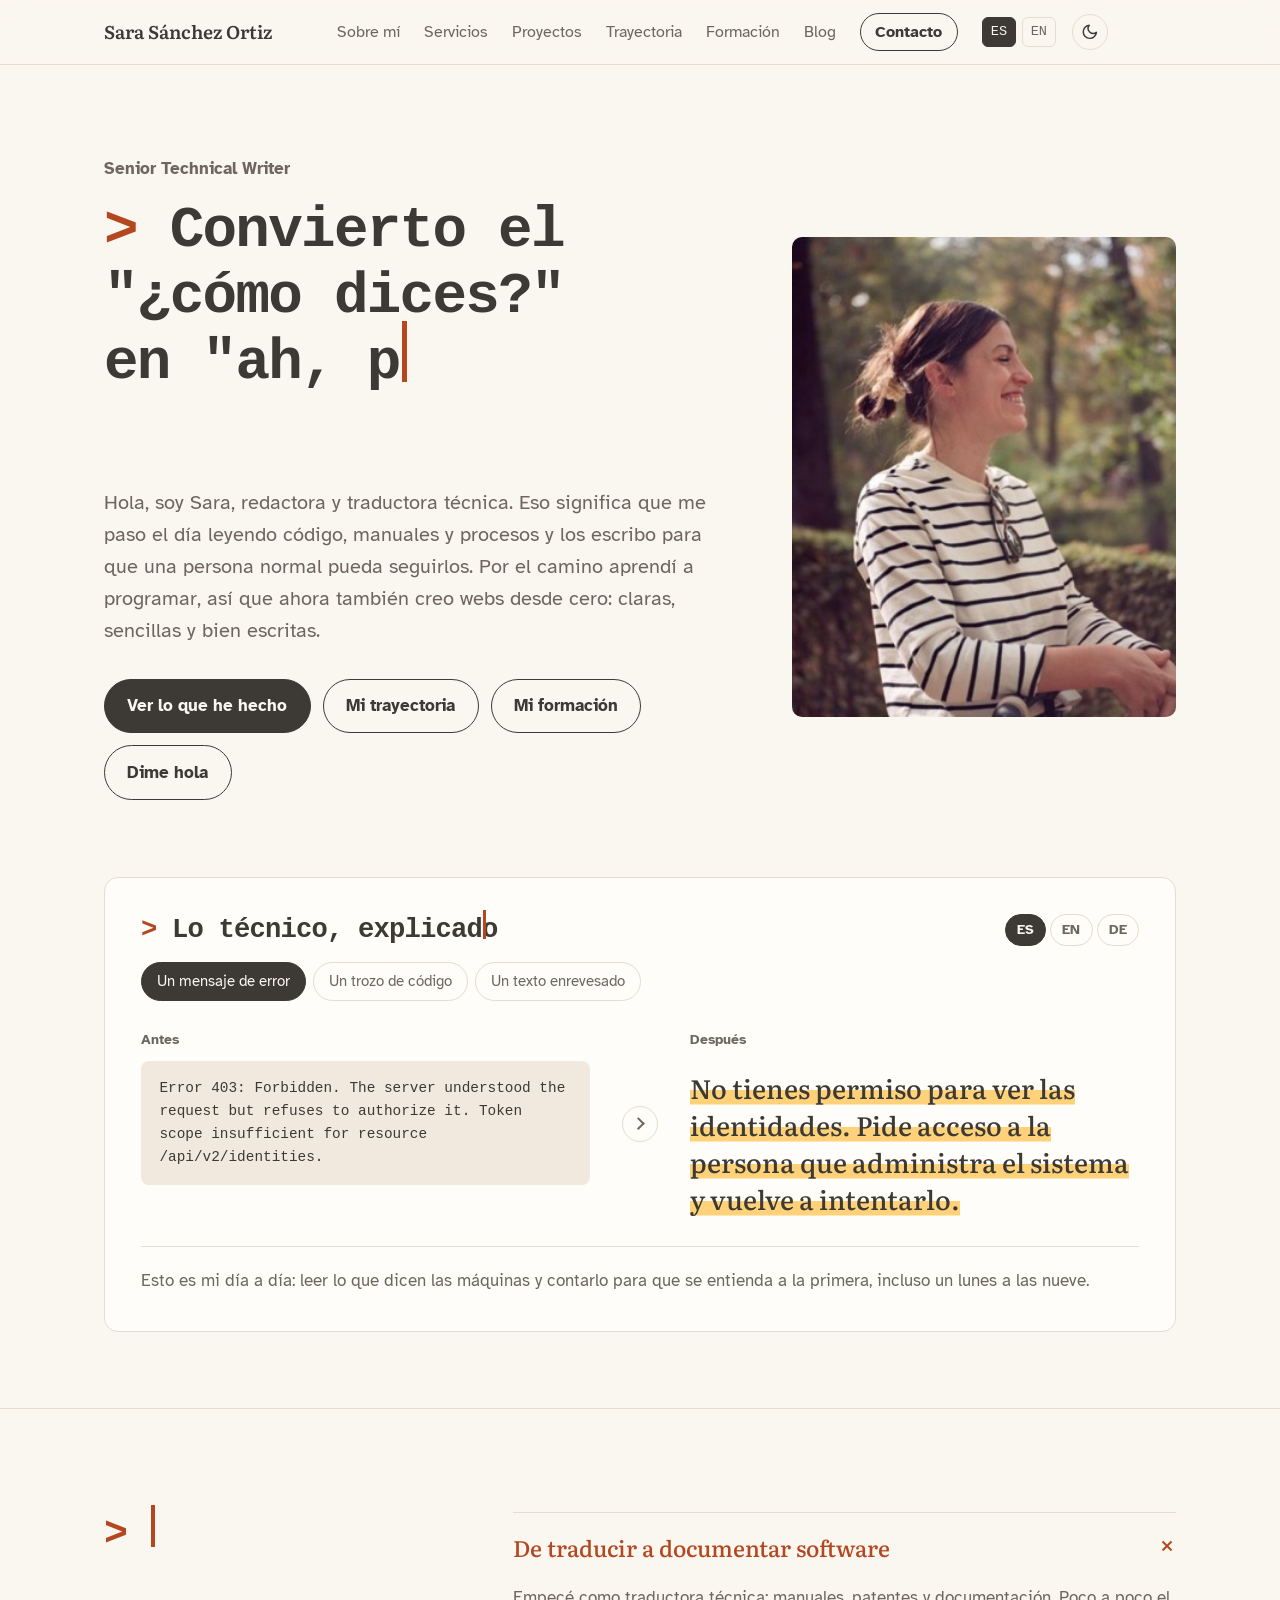
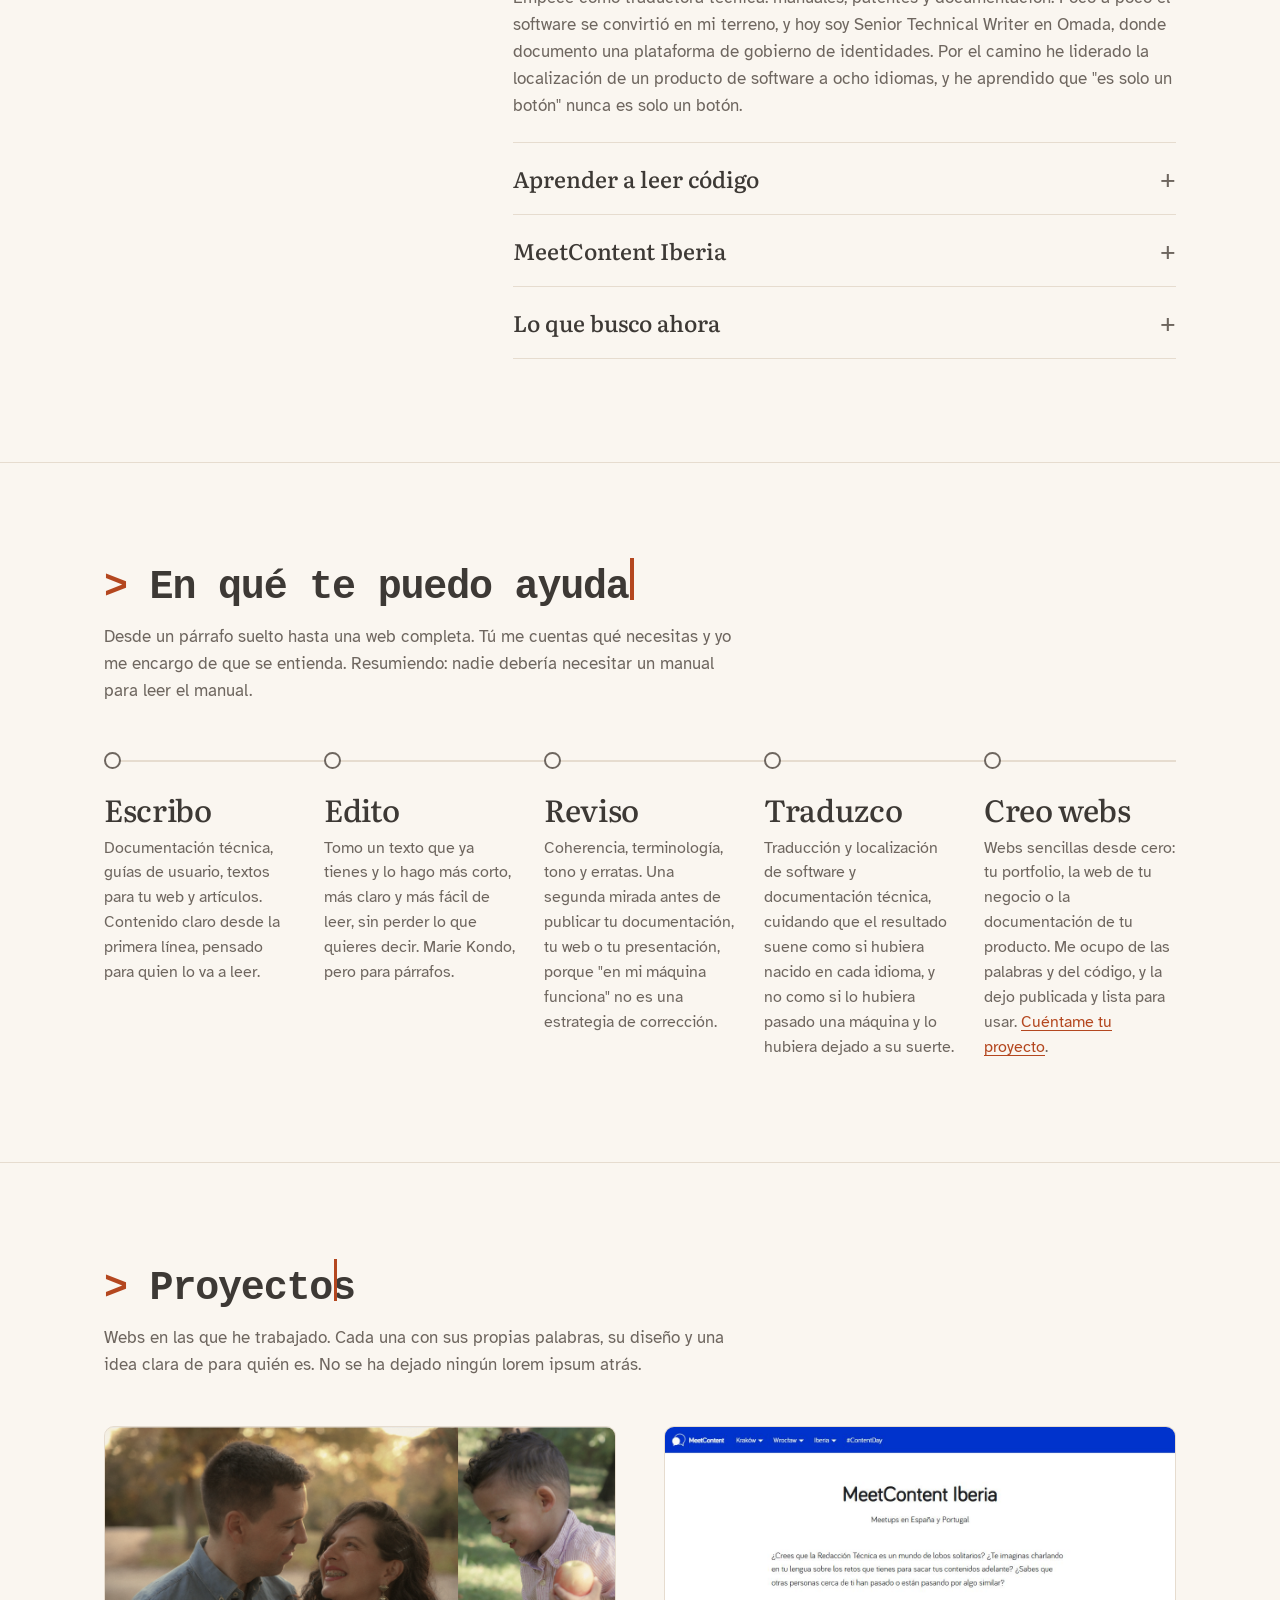
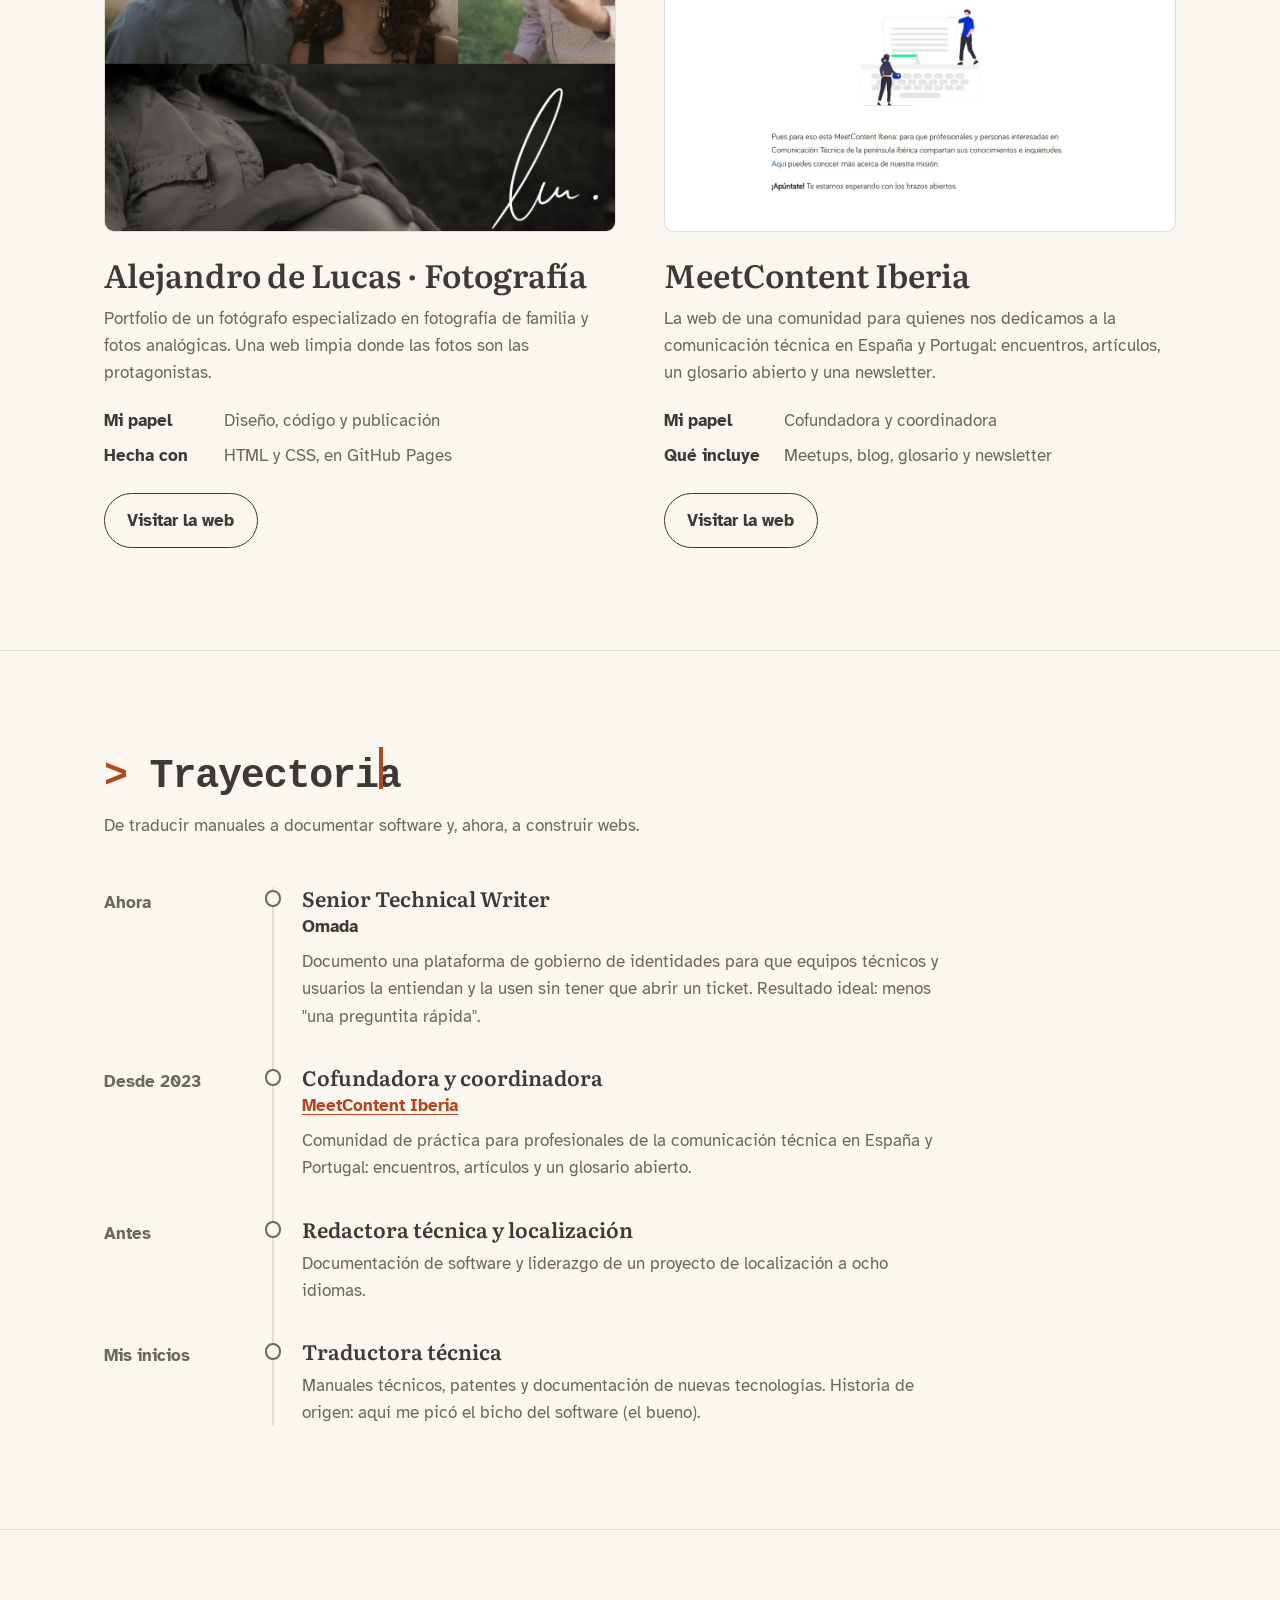
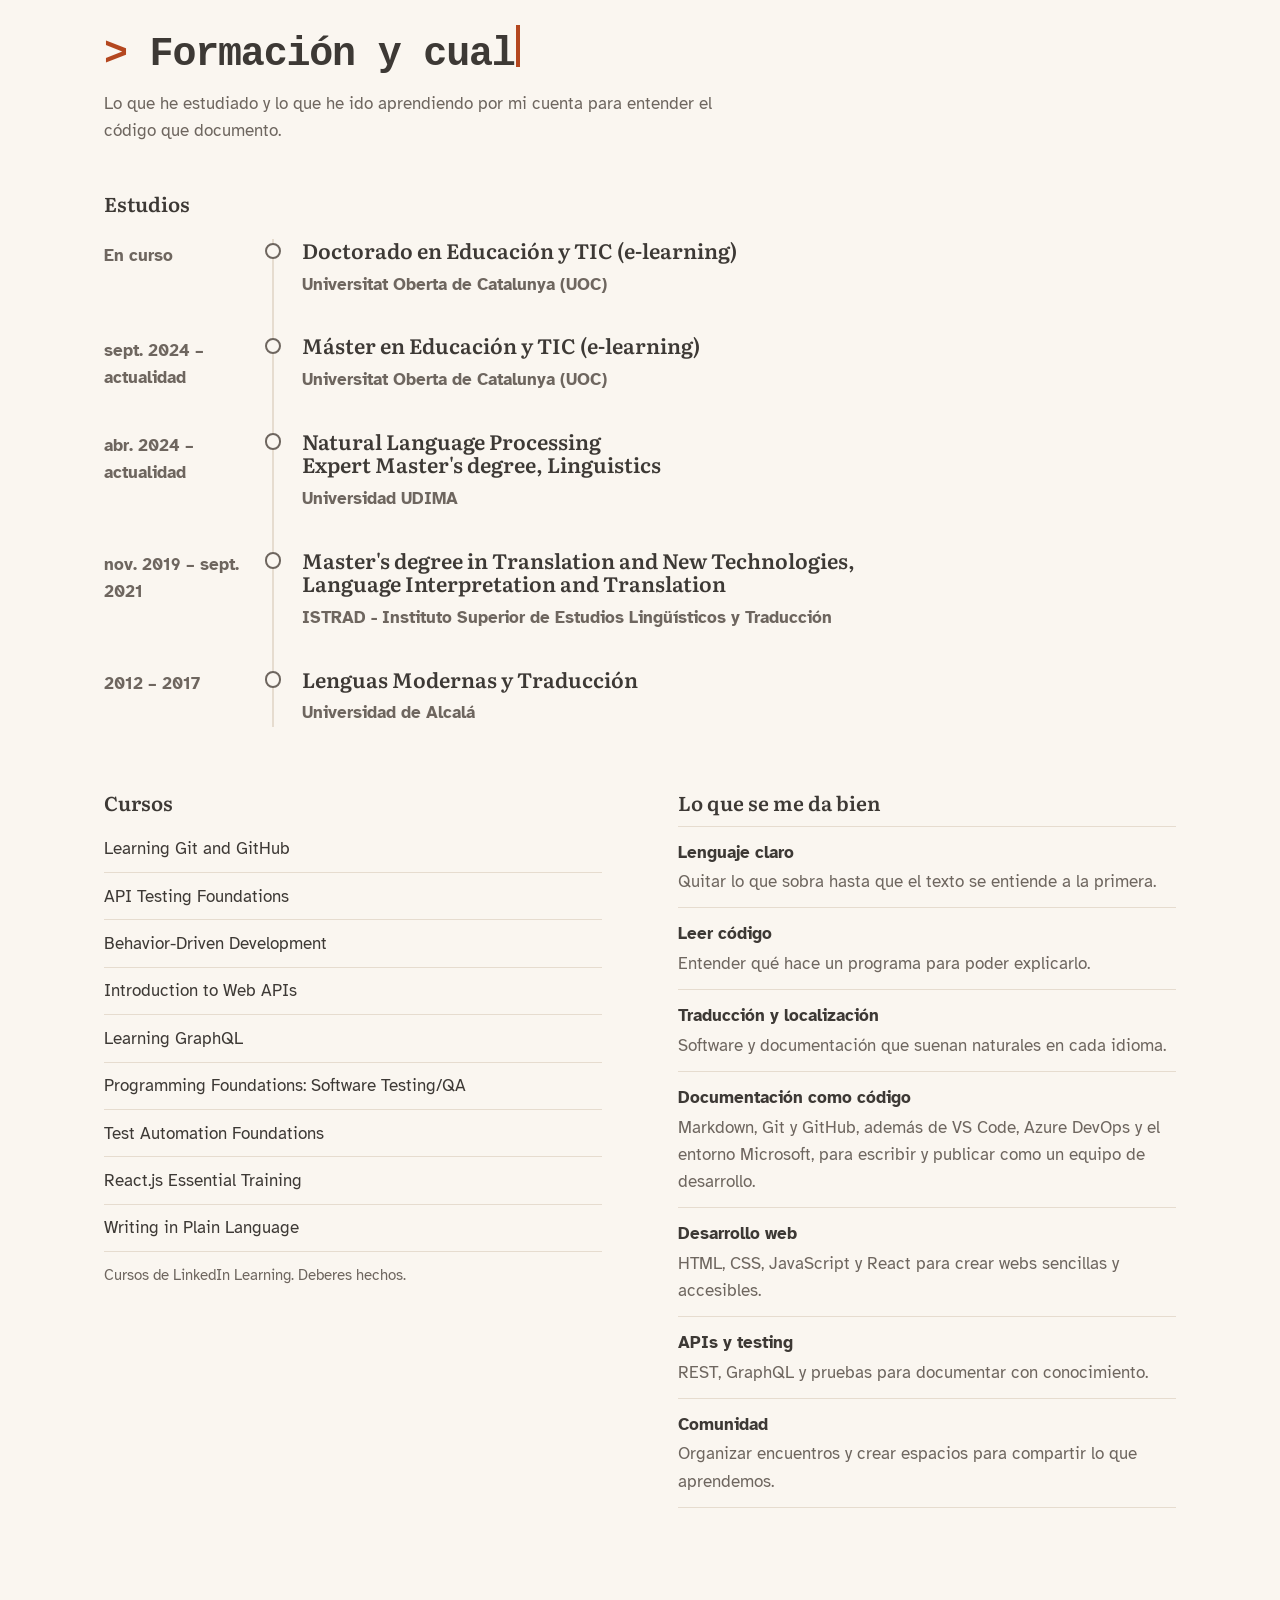
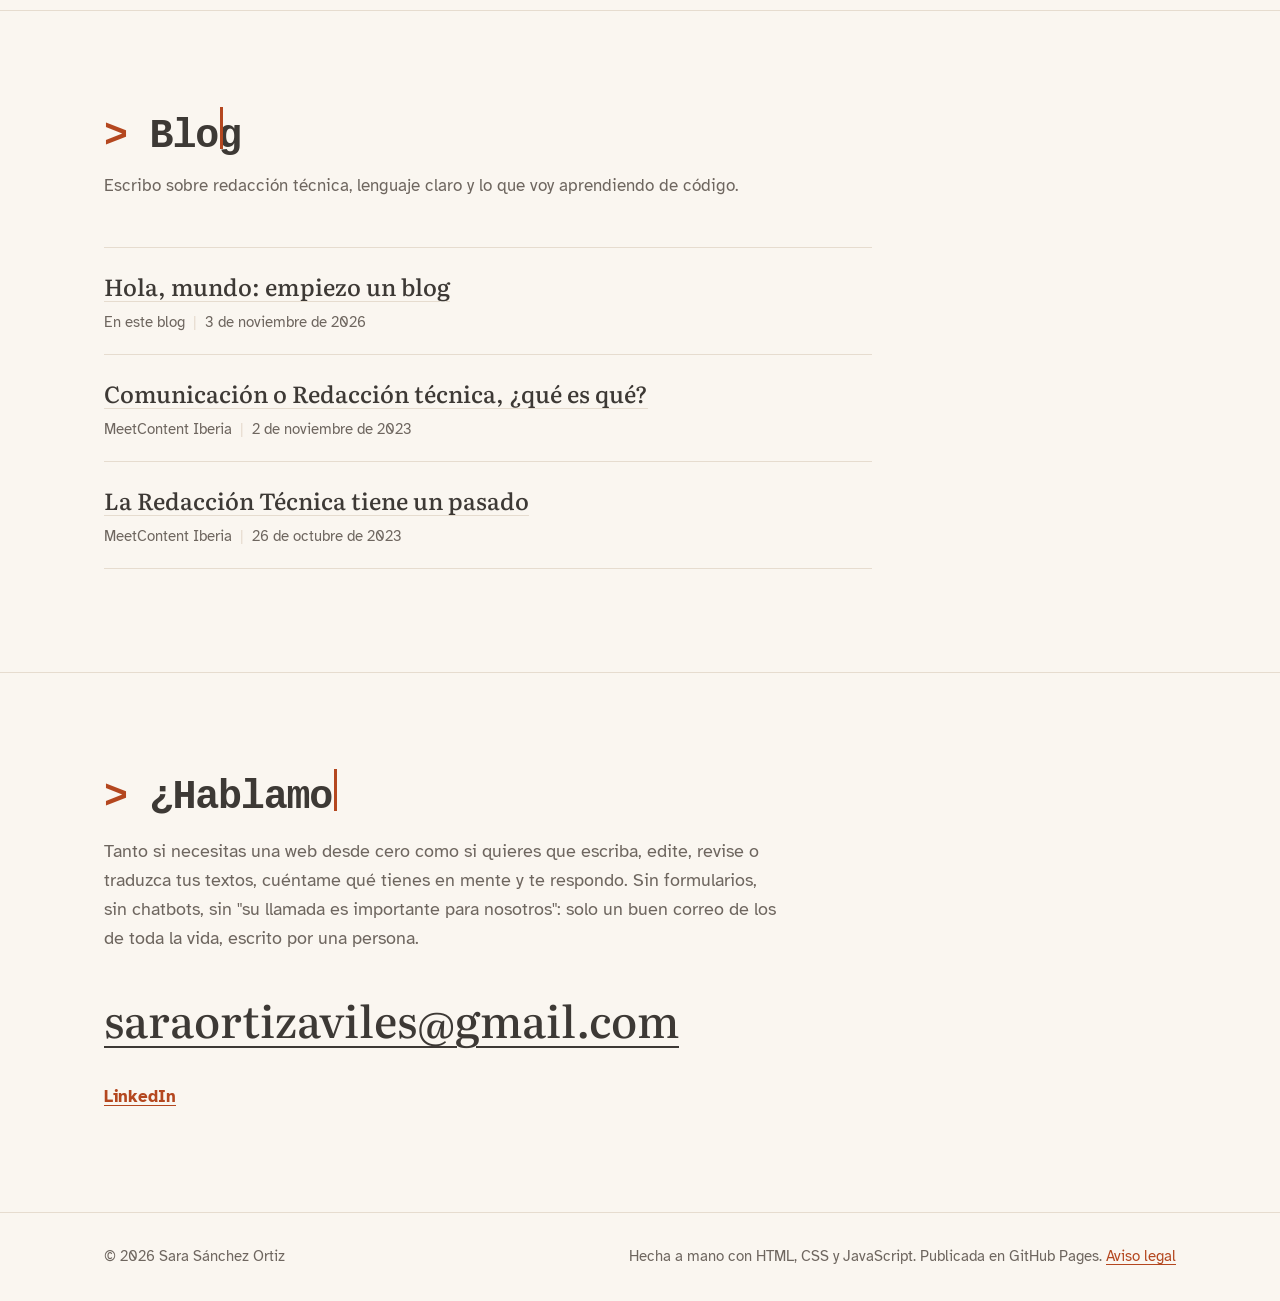
==== commit a64520a8: "Quita el enlace a GitHub del pie de contacto Co-Authored-By: Claude Sonnet 5.5 <noreply@anthropic.co" ====
--- a/es/index.html
+++ b/es/index.html
@@ -430,7 +430,6 @@
         <a class="contact-mail" href="mailto:saraortizaviles@gmail.com">saraortizaviles@gmail.com</a>
         <ul class="contact-links">
           <li><a href="https://www.linkedin.com/in/sarasanchezortiz/">LinkedIn</a></li>
-          <li><a href="https://github.com/SaraSanchezOr">GitHub</a></li>
         </ul>
       </div>
     </section>
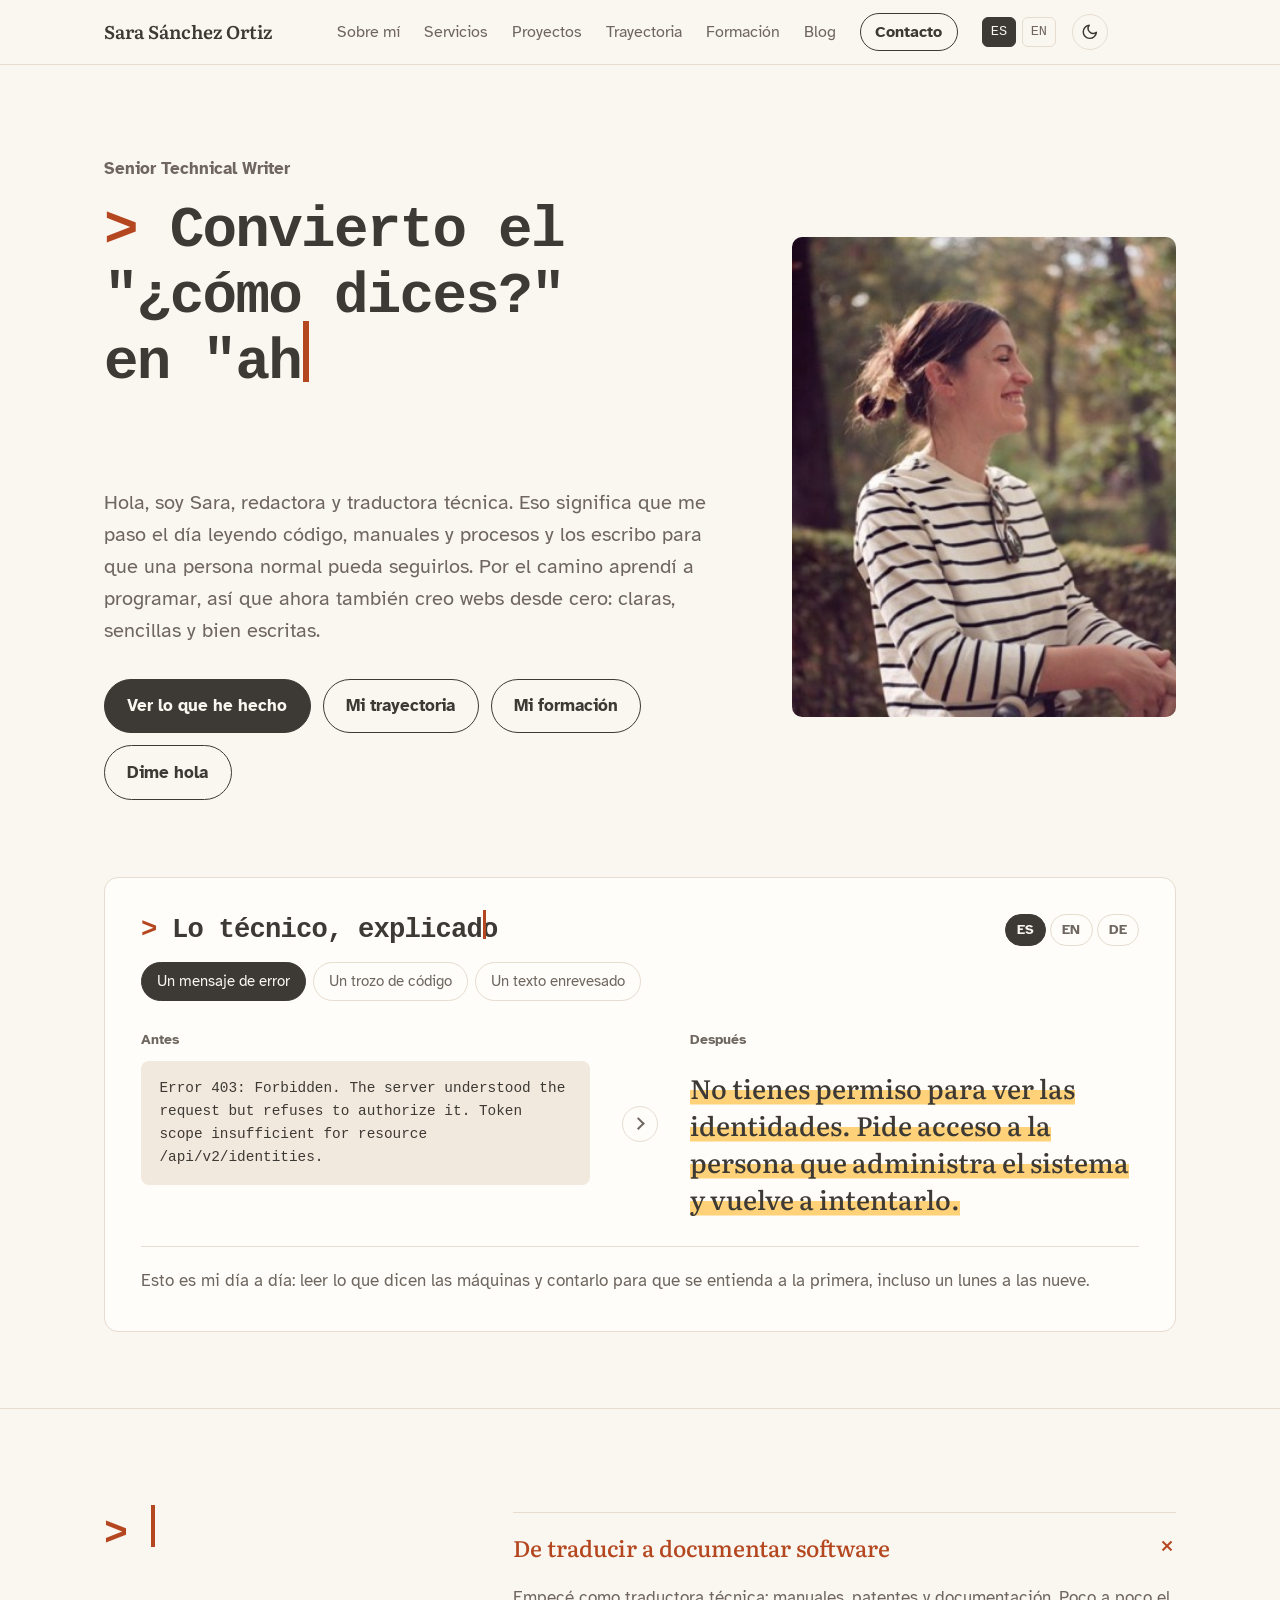
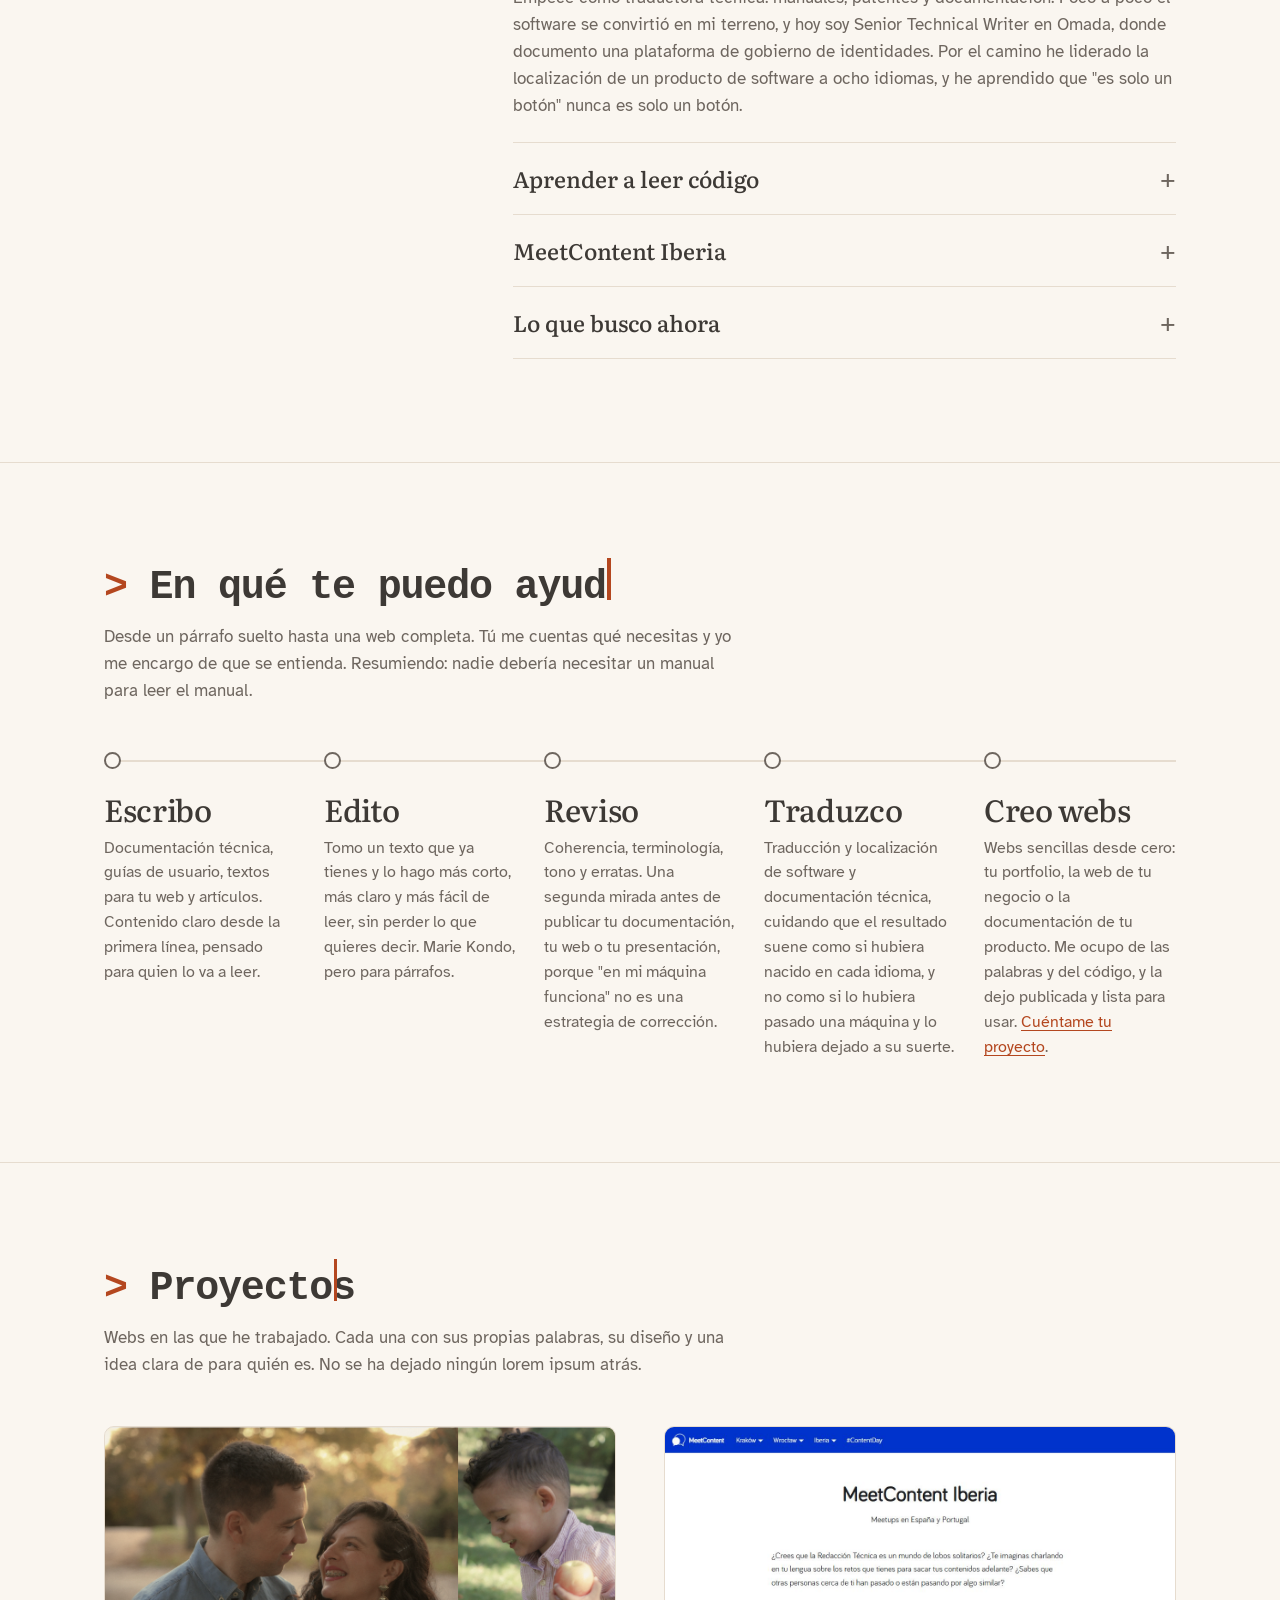
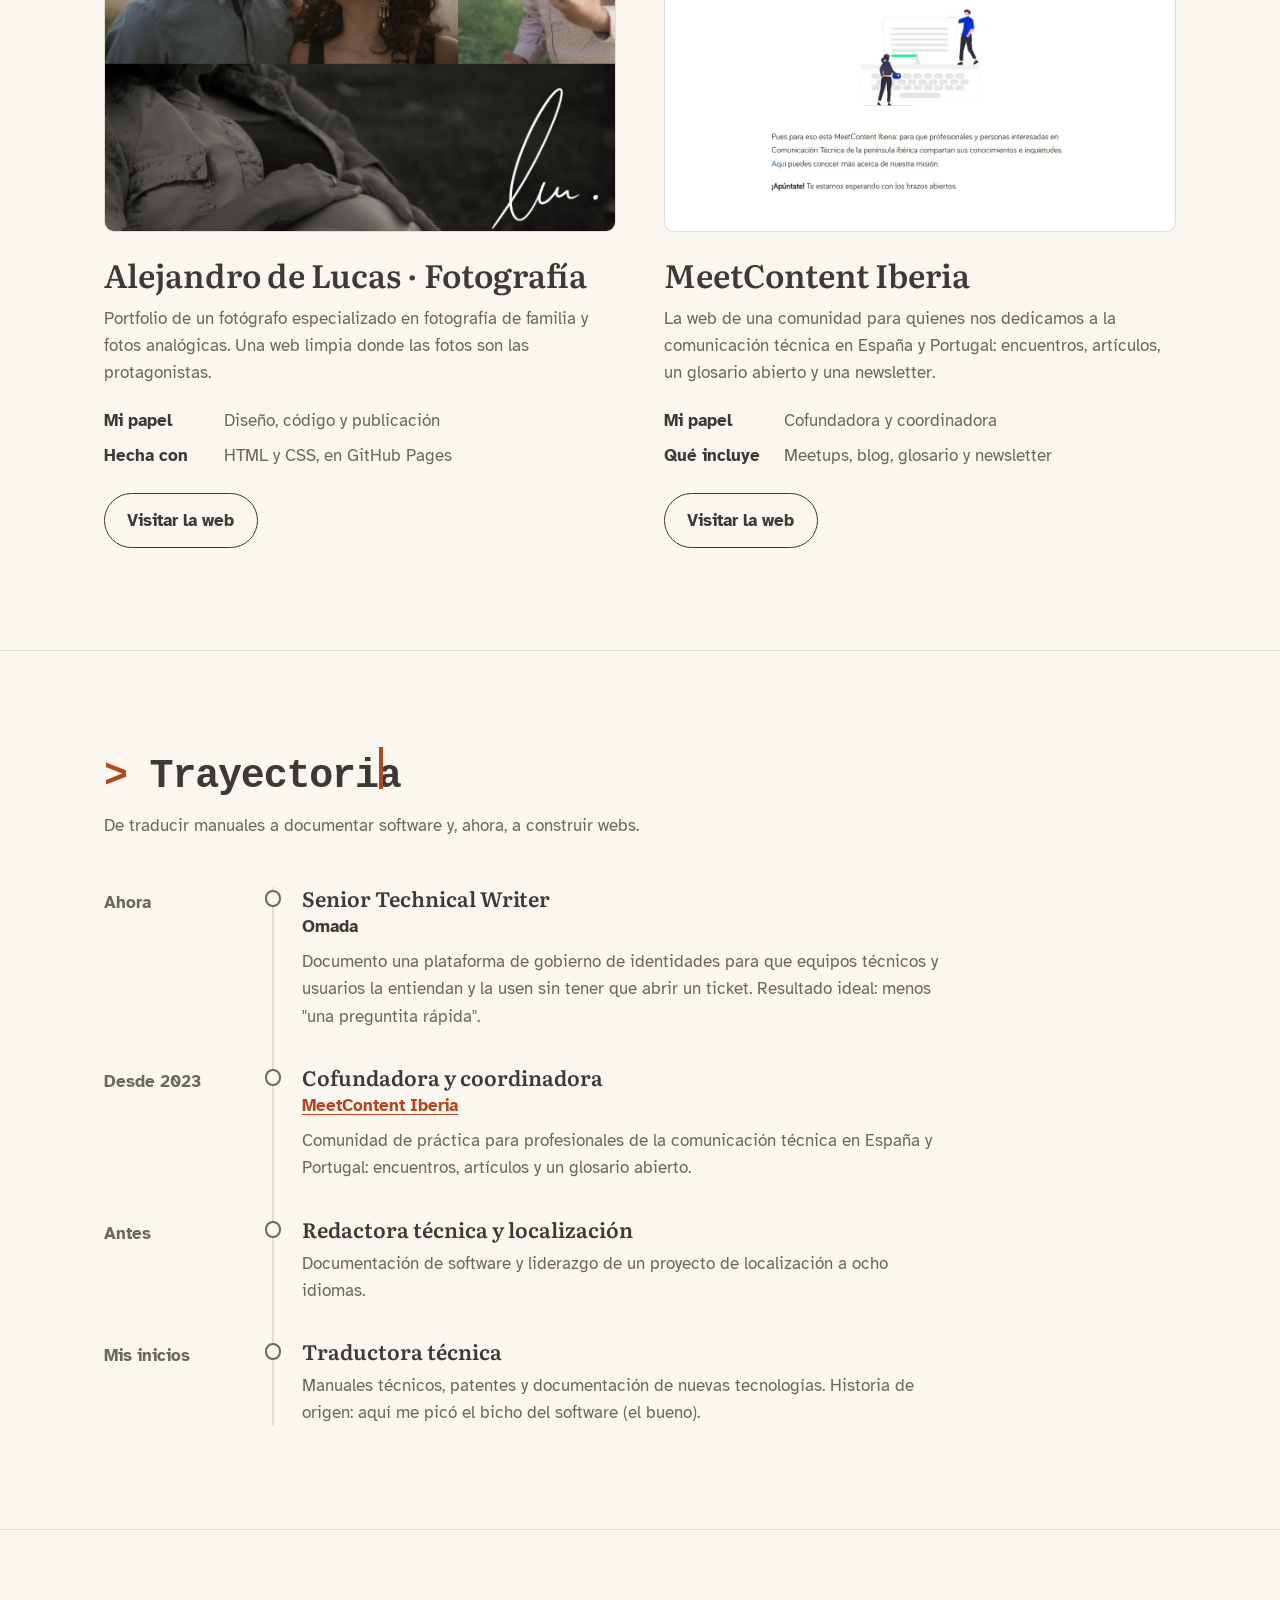
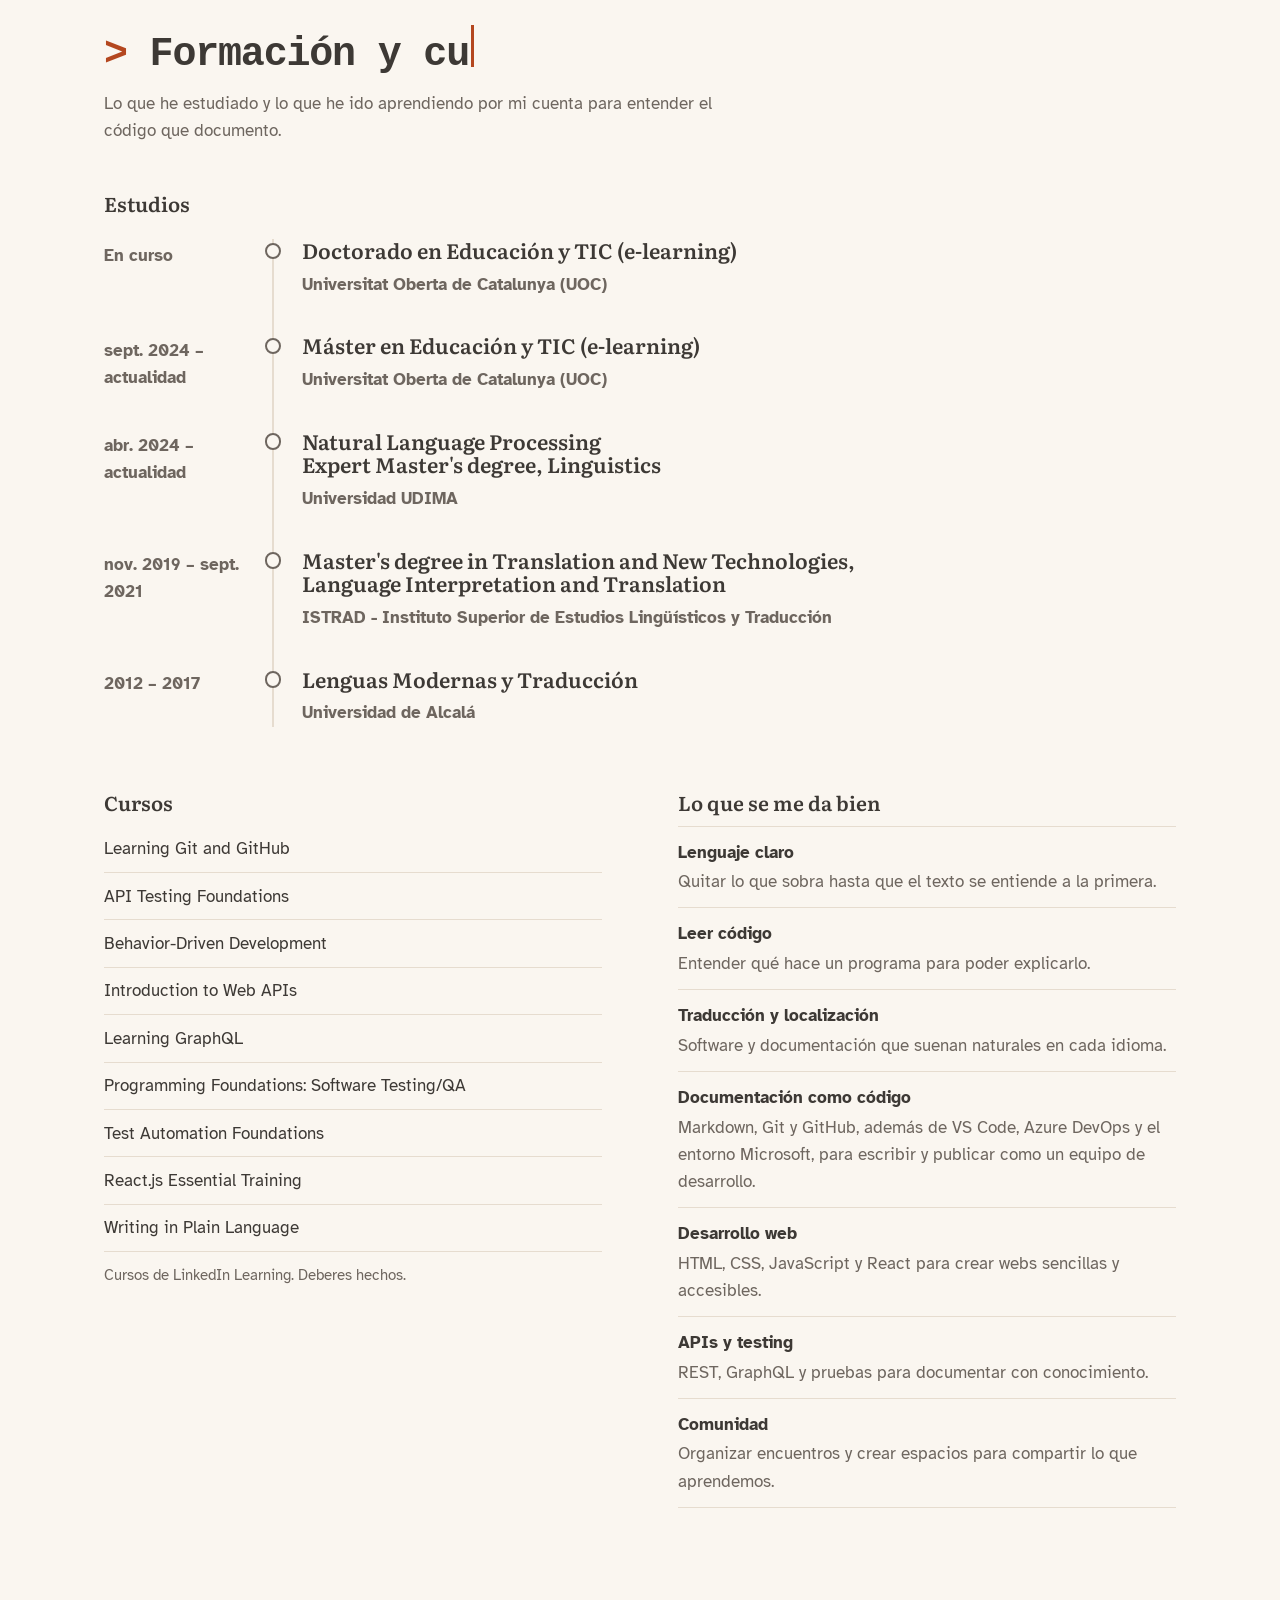
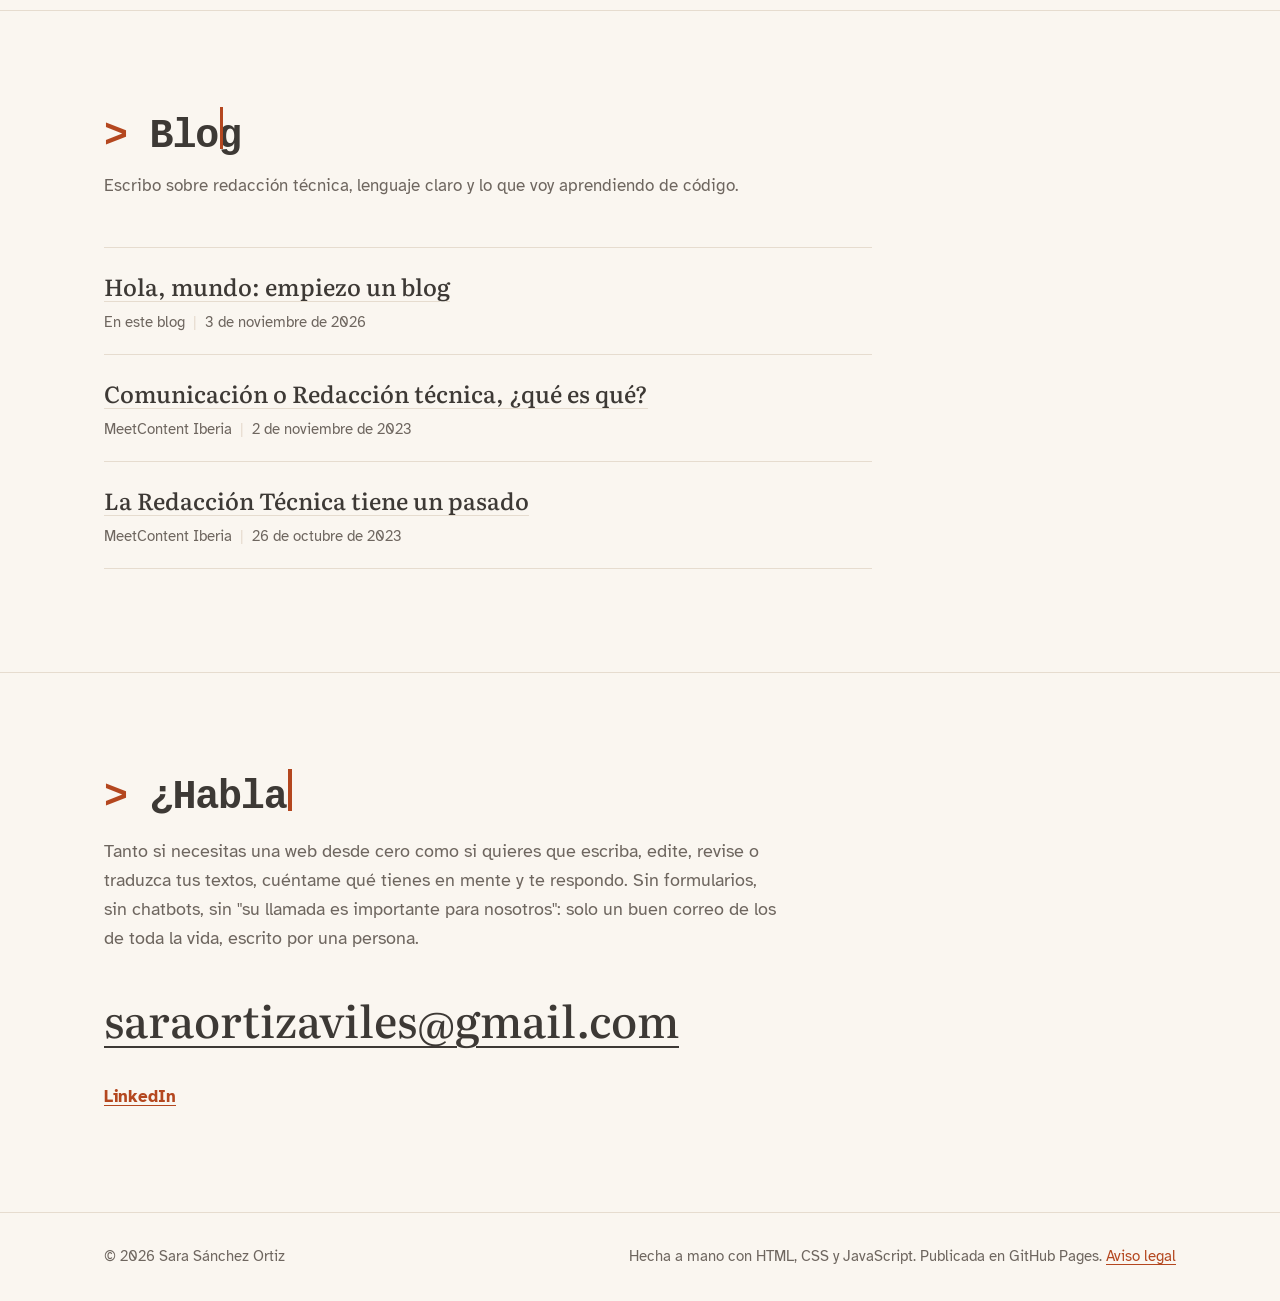
==== commit 98fb3469: "Update index.html" ====
--- a/es/index.html
+++ b/es/index.html
@@ -10,7 +10,7 @@
   <!-- Cómo se ve la web al compartirla en LinkedIn, WhatsApp, etc. -->
   <meta property="og:type" content="profile">
   <meta property="og:title" content="Sara Sánchez Ortiz | Redacción técnica y webs">
-  <meta property="og:description" content="Convierto el «¿cómo dices?» en «ah, pues era fácil». Redacción, edición, revisión, traducción y creación de webs.">
+  <meta property="og:description" content="Convierto el «Espera, ¿que tengo que hacer qué?» en «ah, pues era fácil». Redacción, edición, revisión, traducción y creación de webs.">
   <meta property="og:url" content="https://sarasanchezor.github.io/es/">
   <meta property="og:locale" content="es_ES">
   <!-- EDITA (opcional): añade una imagen de 1200×630 px en img/og.jpg y quita el comentario de la línea siguiente -->
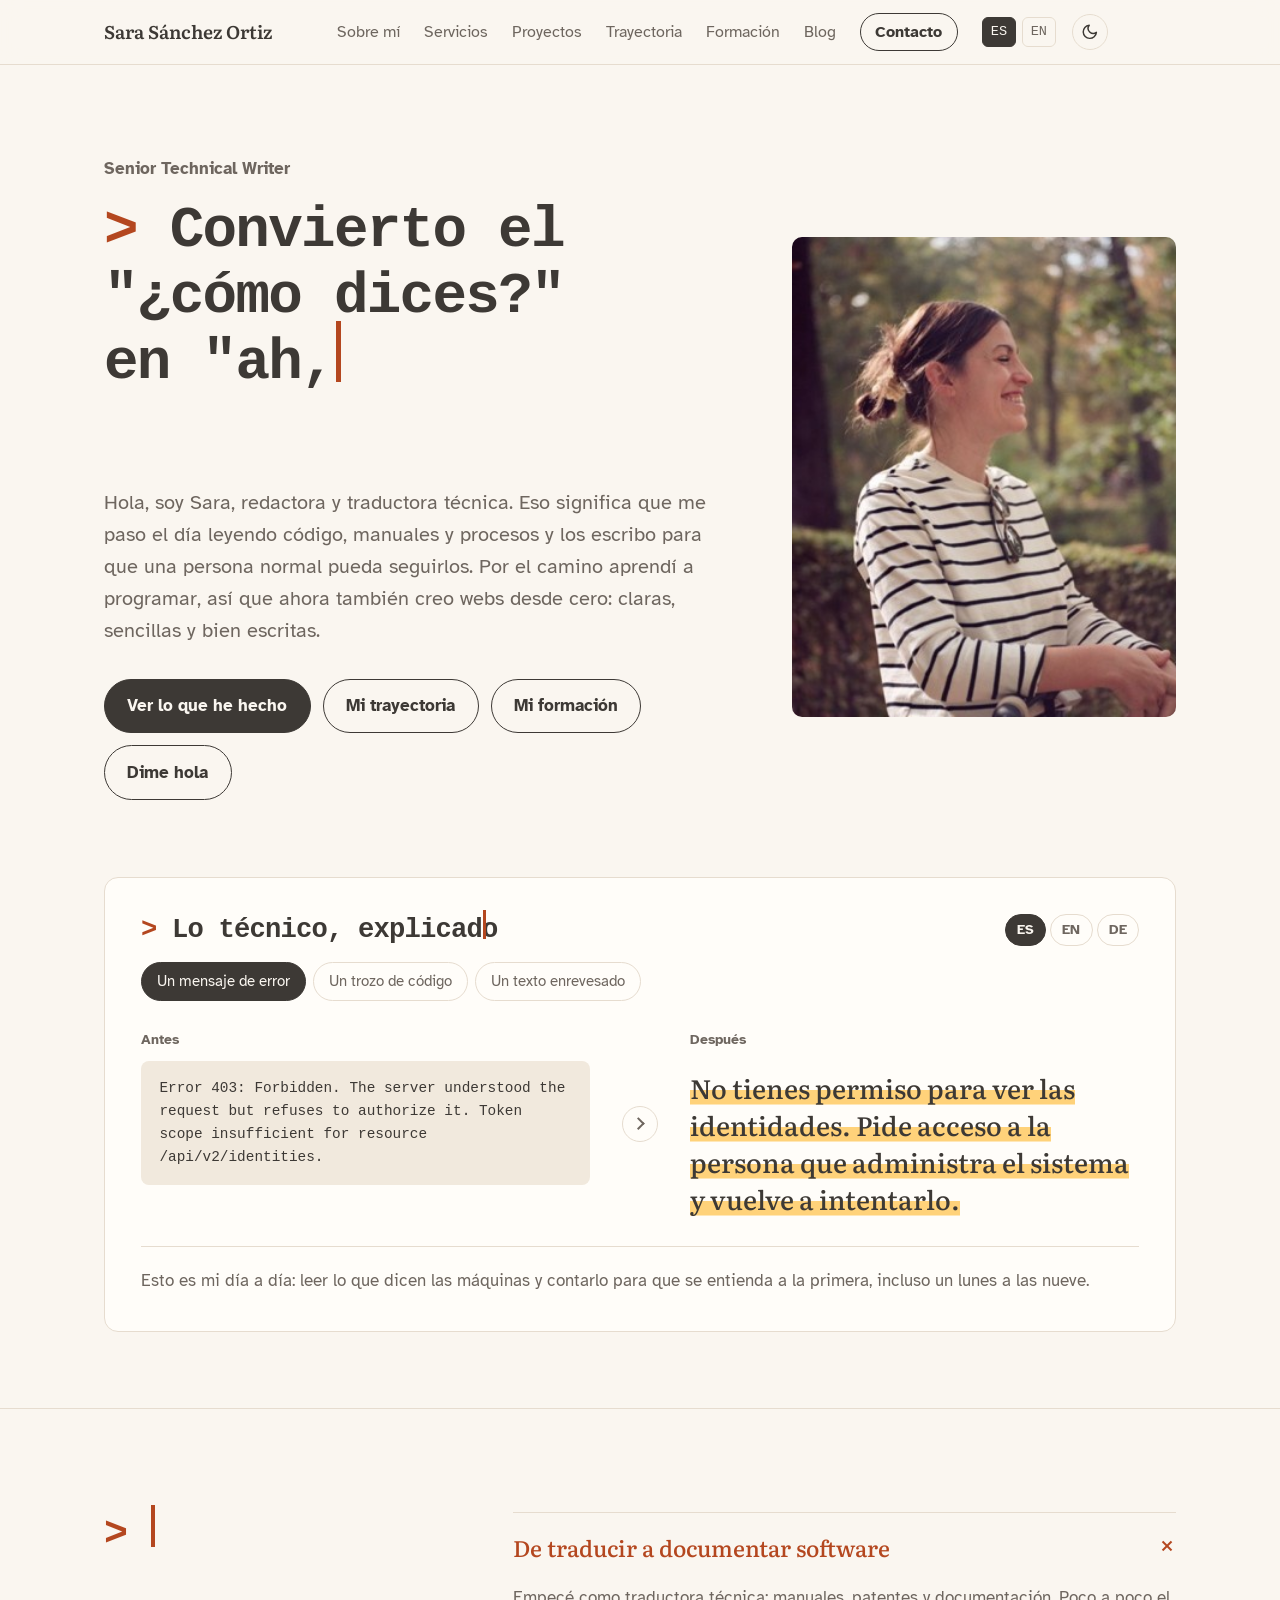
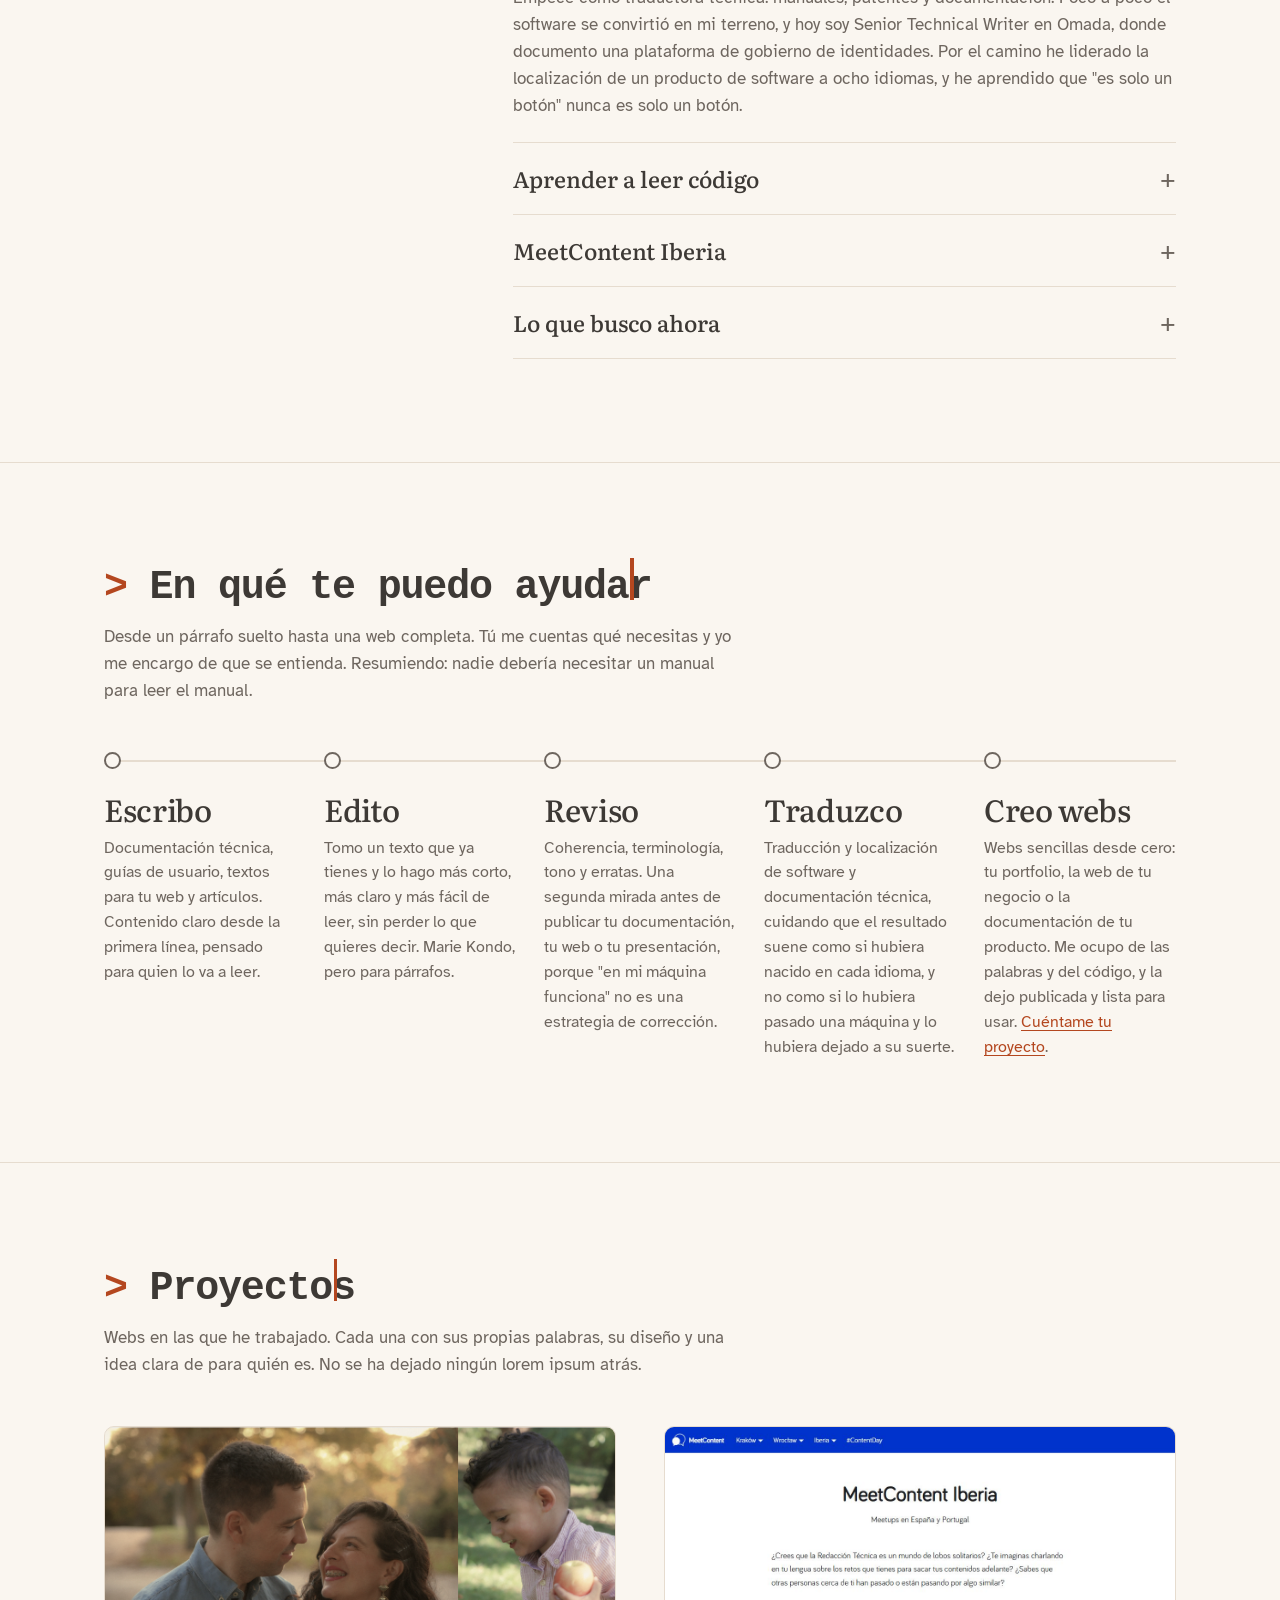
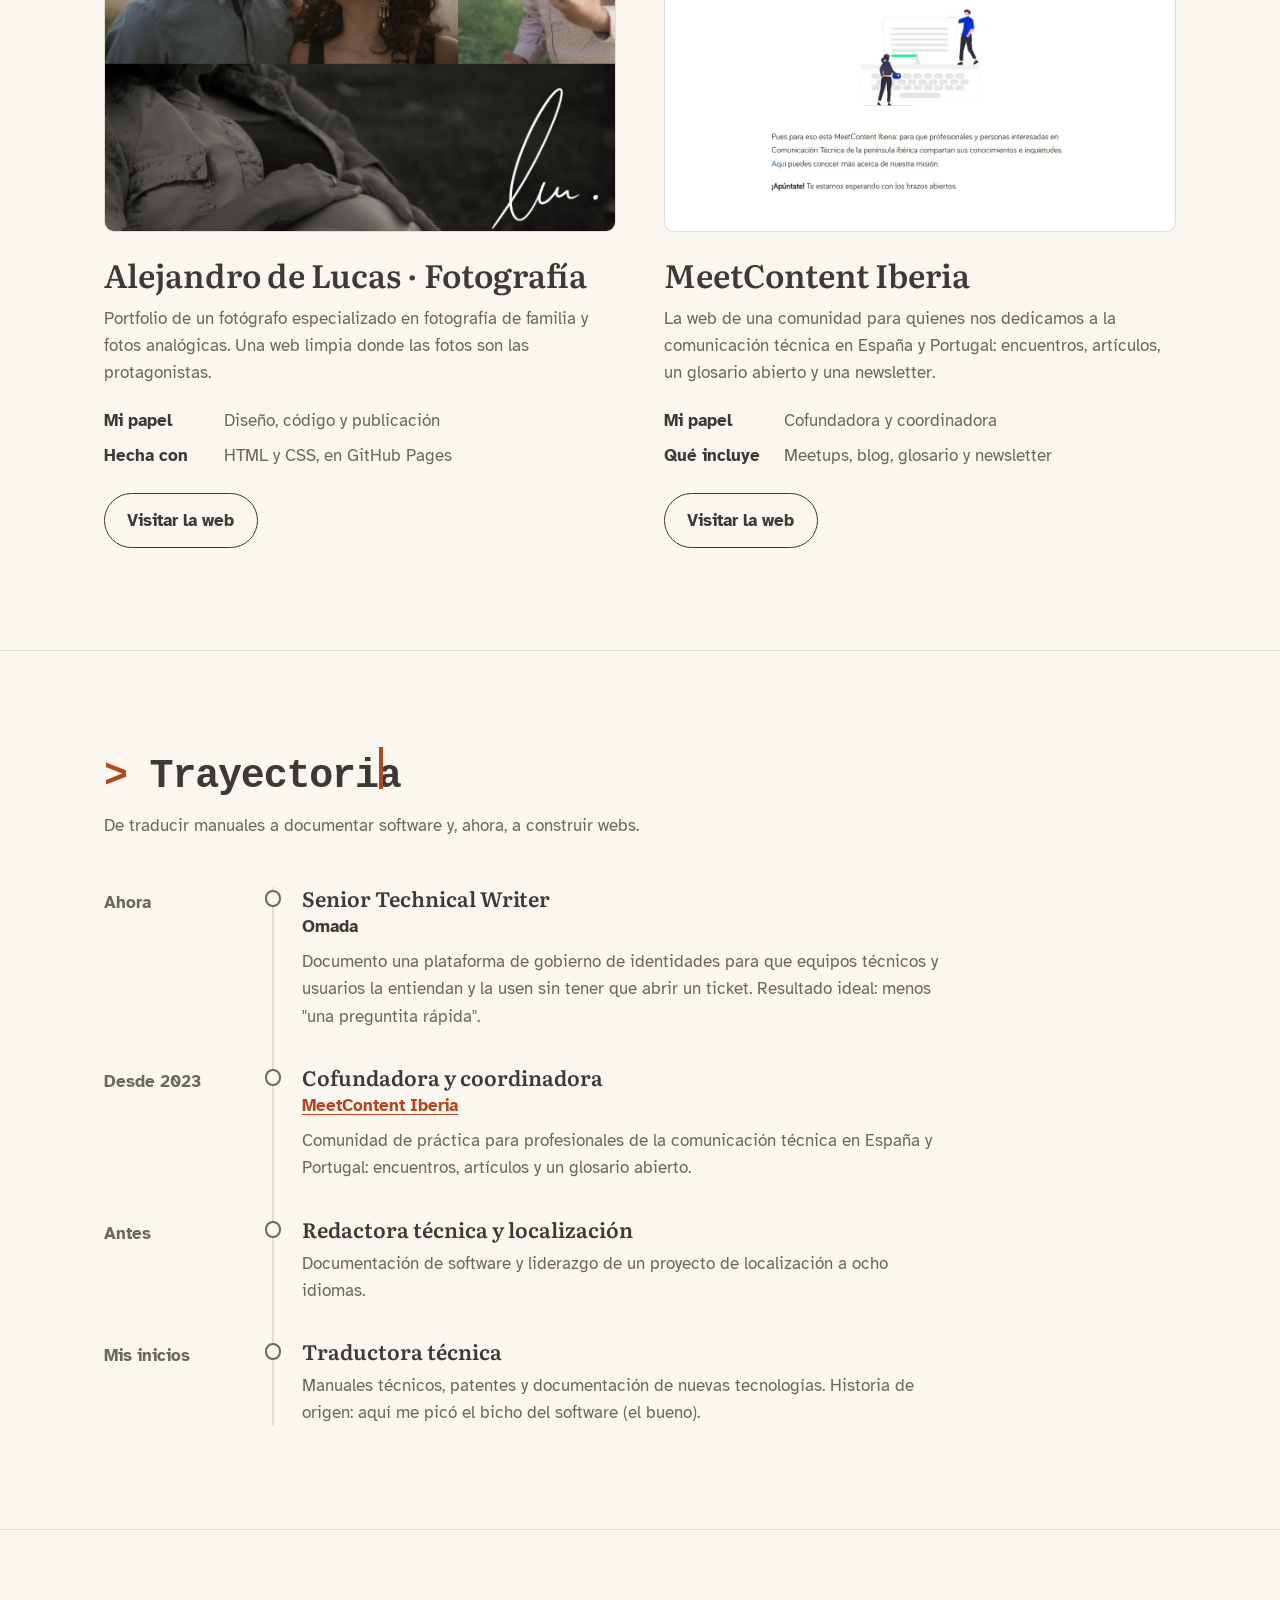
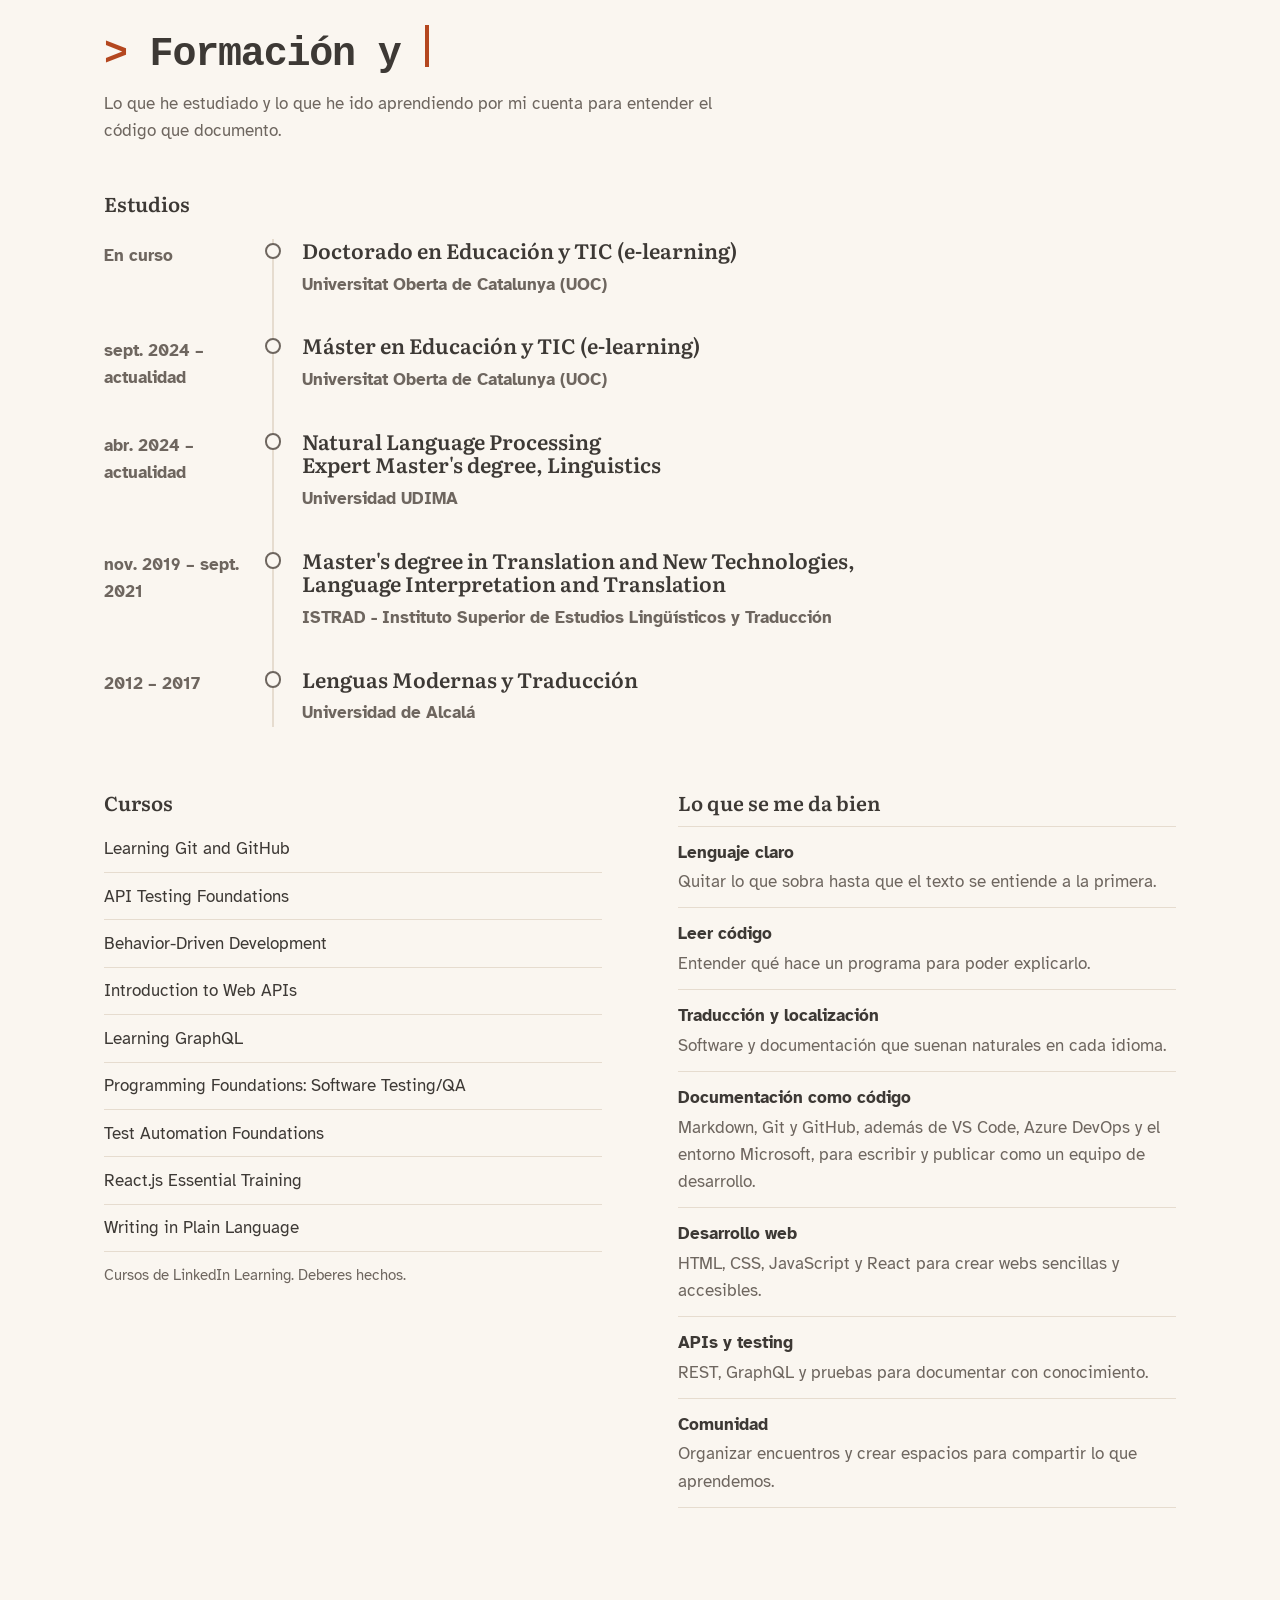
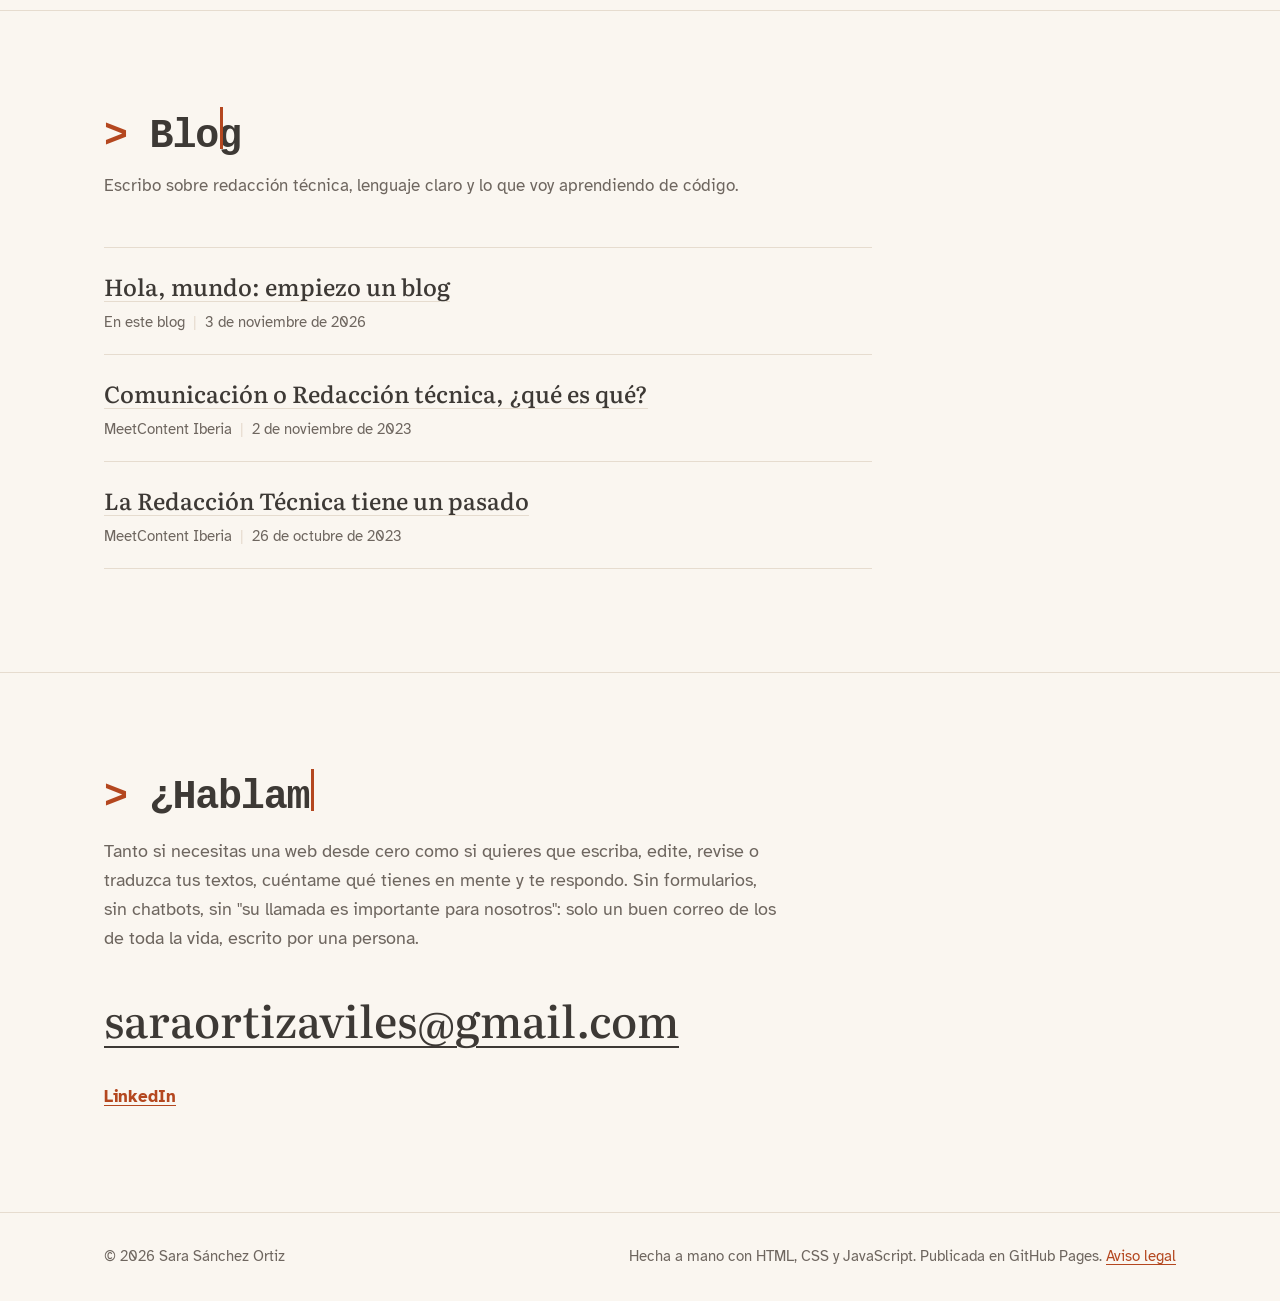
==== commit 9fc36e8e: "Actualiza el dominio a sarasanchezortiz.com y elimina el README Co-Authored-By: Claude Sonnet 5.5 <n" ====
--- a/es/index.html
+++ b/es/index.html
@@ -11,10 +11,10 @@
   <meta property="og:type" content="profile">
   <meta property="og:title" content="Sara Sánchez Ortiz | Redacción técnica y webs">
   <meta property="og:description" content="Convierto el «Espera, ¿que tengo que hacer qué?» en «ah, pues era fácil». Redacción, edición, revisión, traducción y creación de webs.">
-  <meta property="og:url" content="https://sarasanchezor.github.io/es/">
+  <meta property="og:url" content="https://sarasanchezortiz.com/es/">
   <meta property="og:locale" content="es_ES">
   <!-- EDITA (opcional): añade una imagen de 1200×630 px en img/og.jpg y quita el comentario de la línea siguiente -->
-  <!-- <meta property="og:image" content="https://sarasanchezor.github.io/img/og.jpg"> -->
+  <!-- <meta property="og:image" content="https://sarasanchezortiz.com/img/og.jpg"> -->
 
   <link rel="icon" href="../favicon.svg" type="image/svg+xml">
 
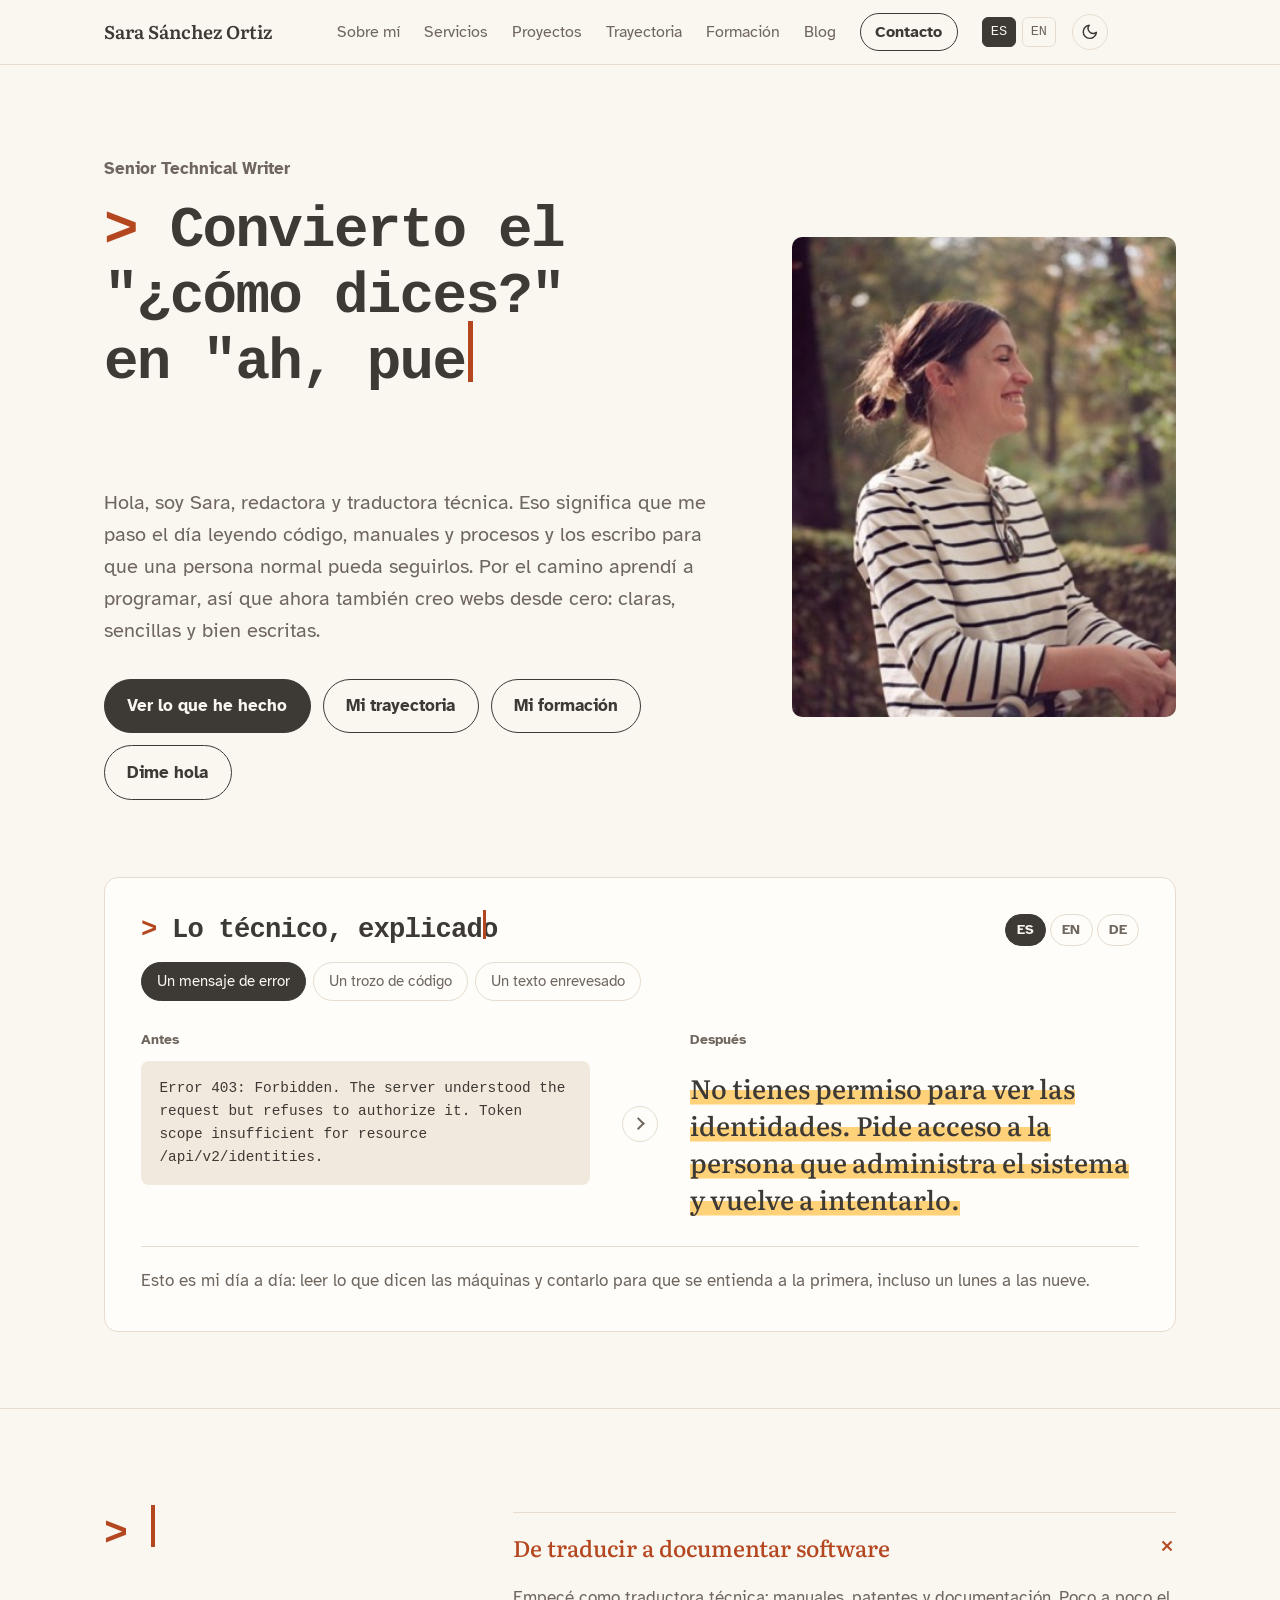
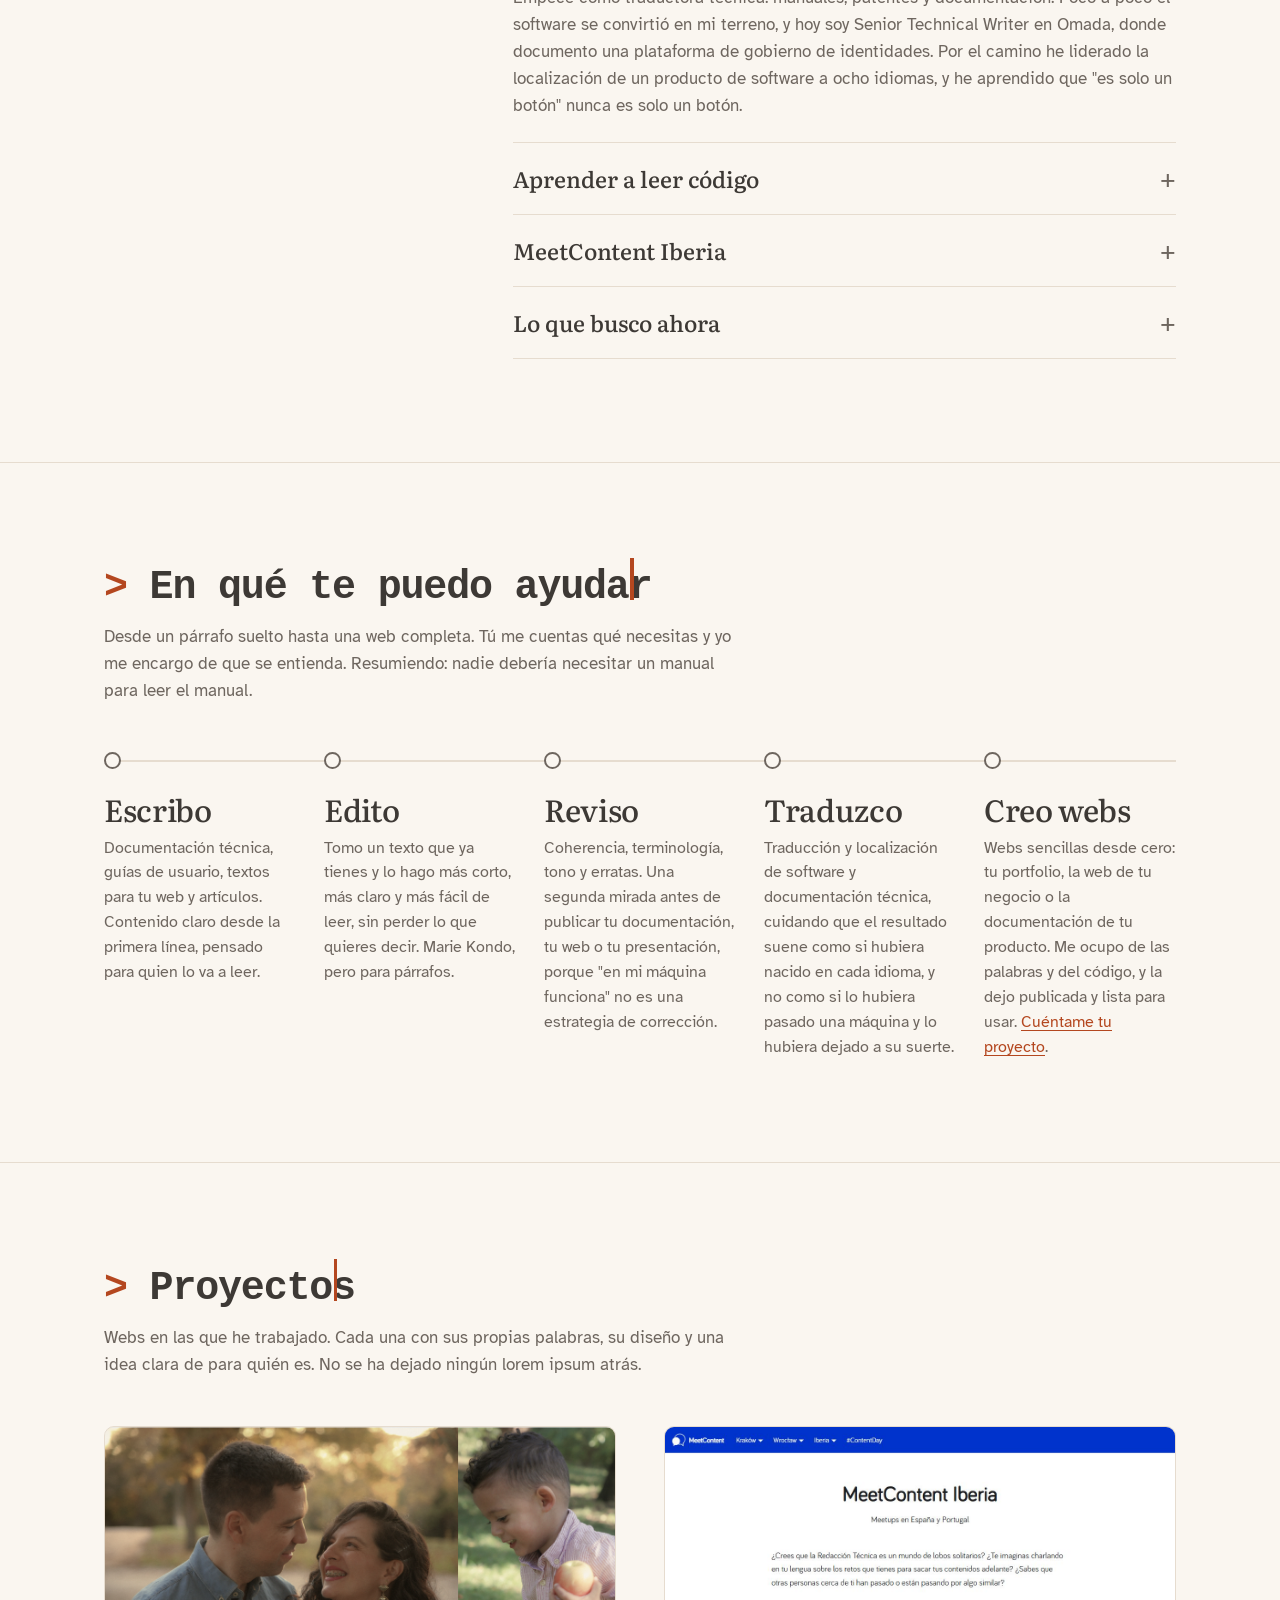
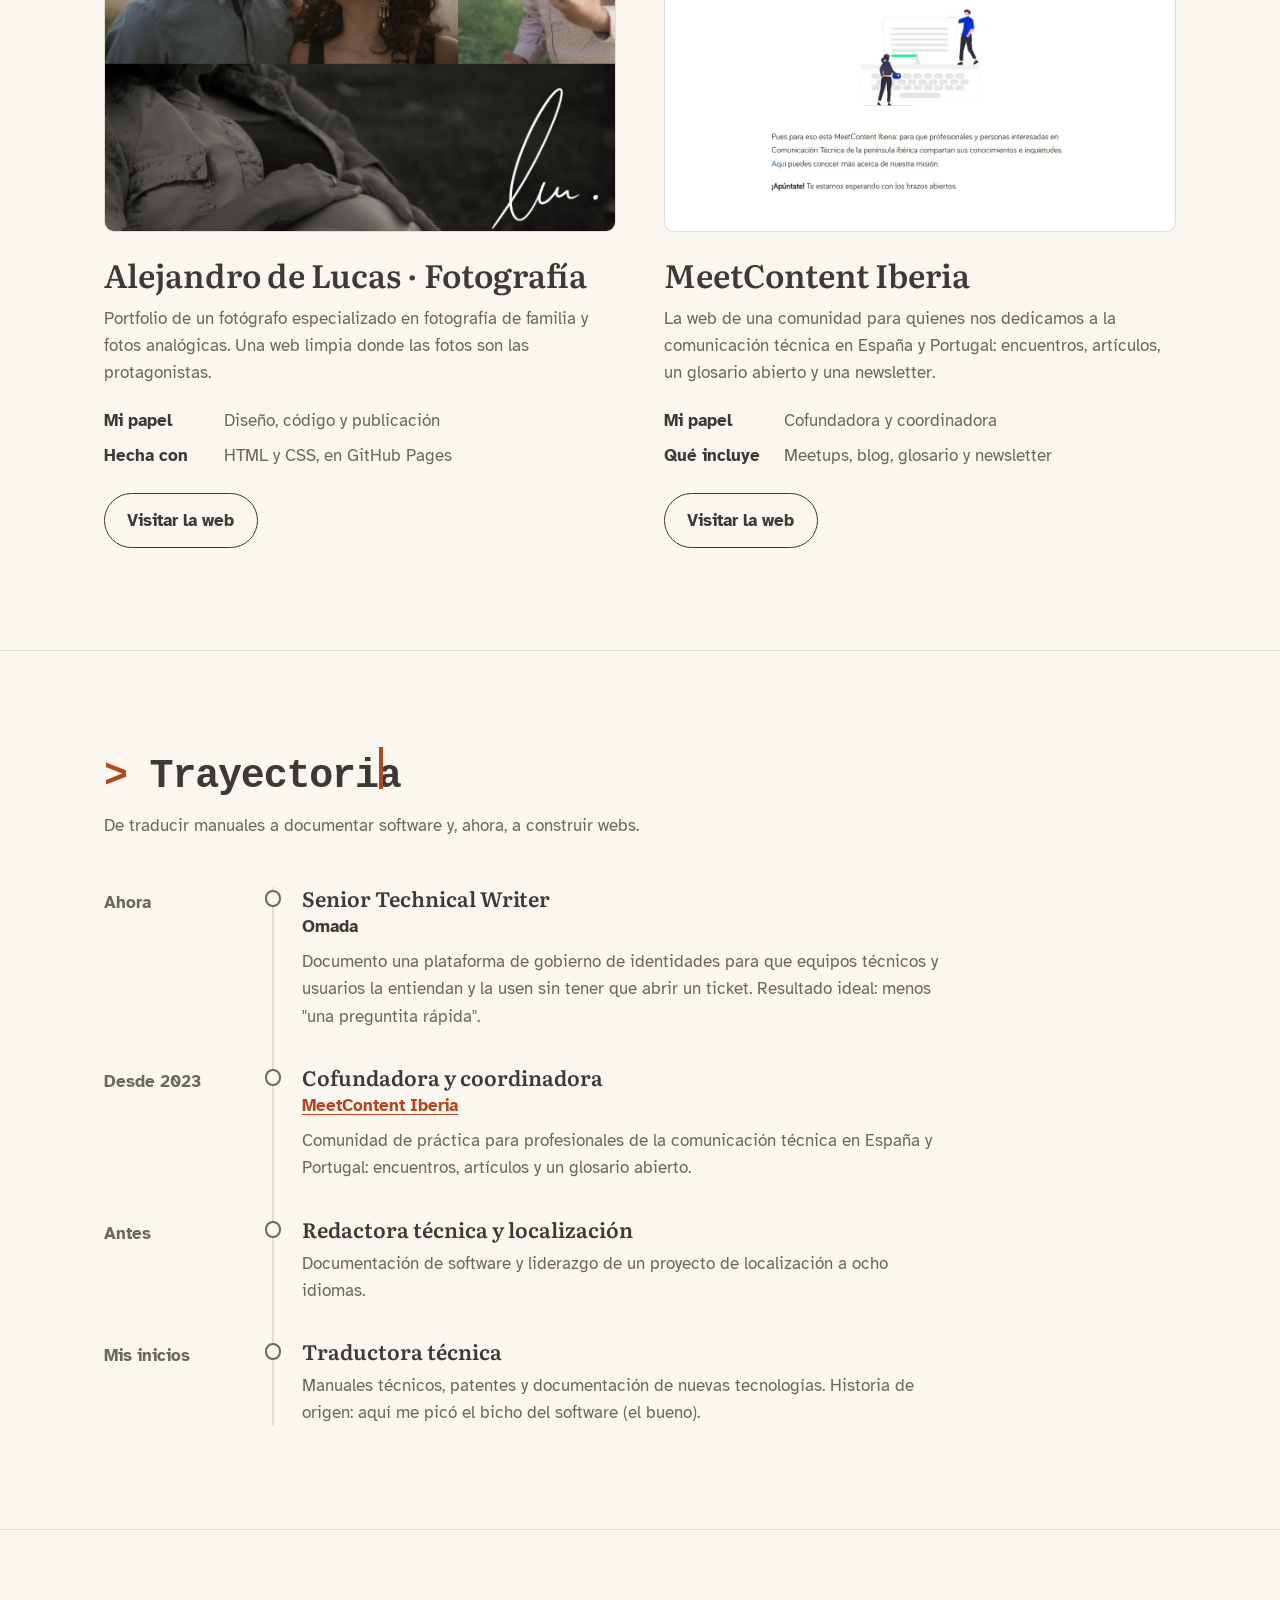
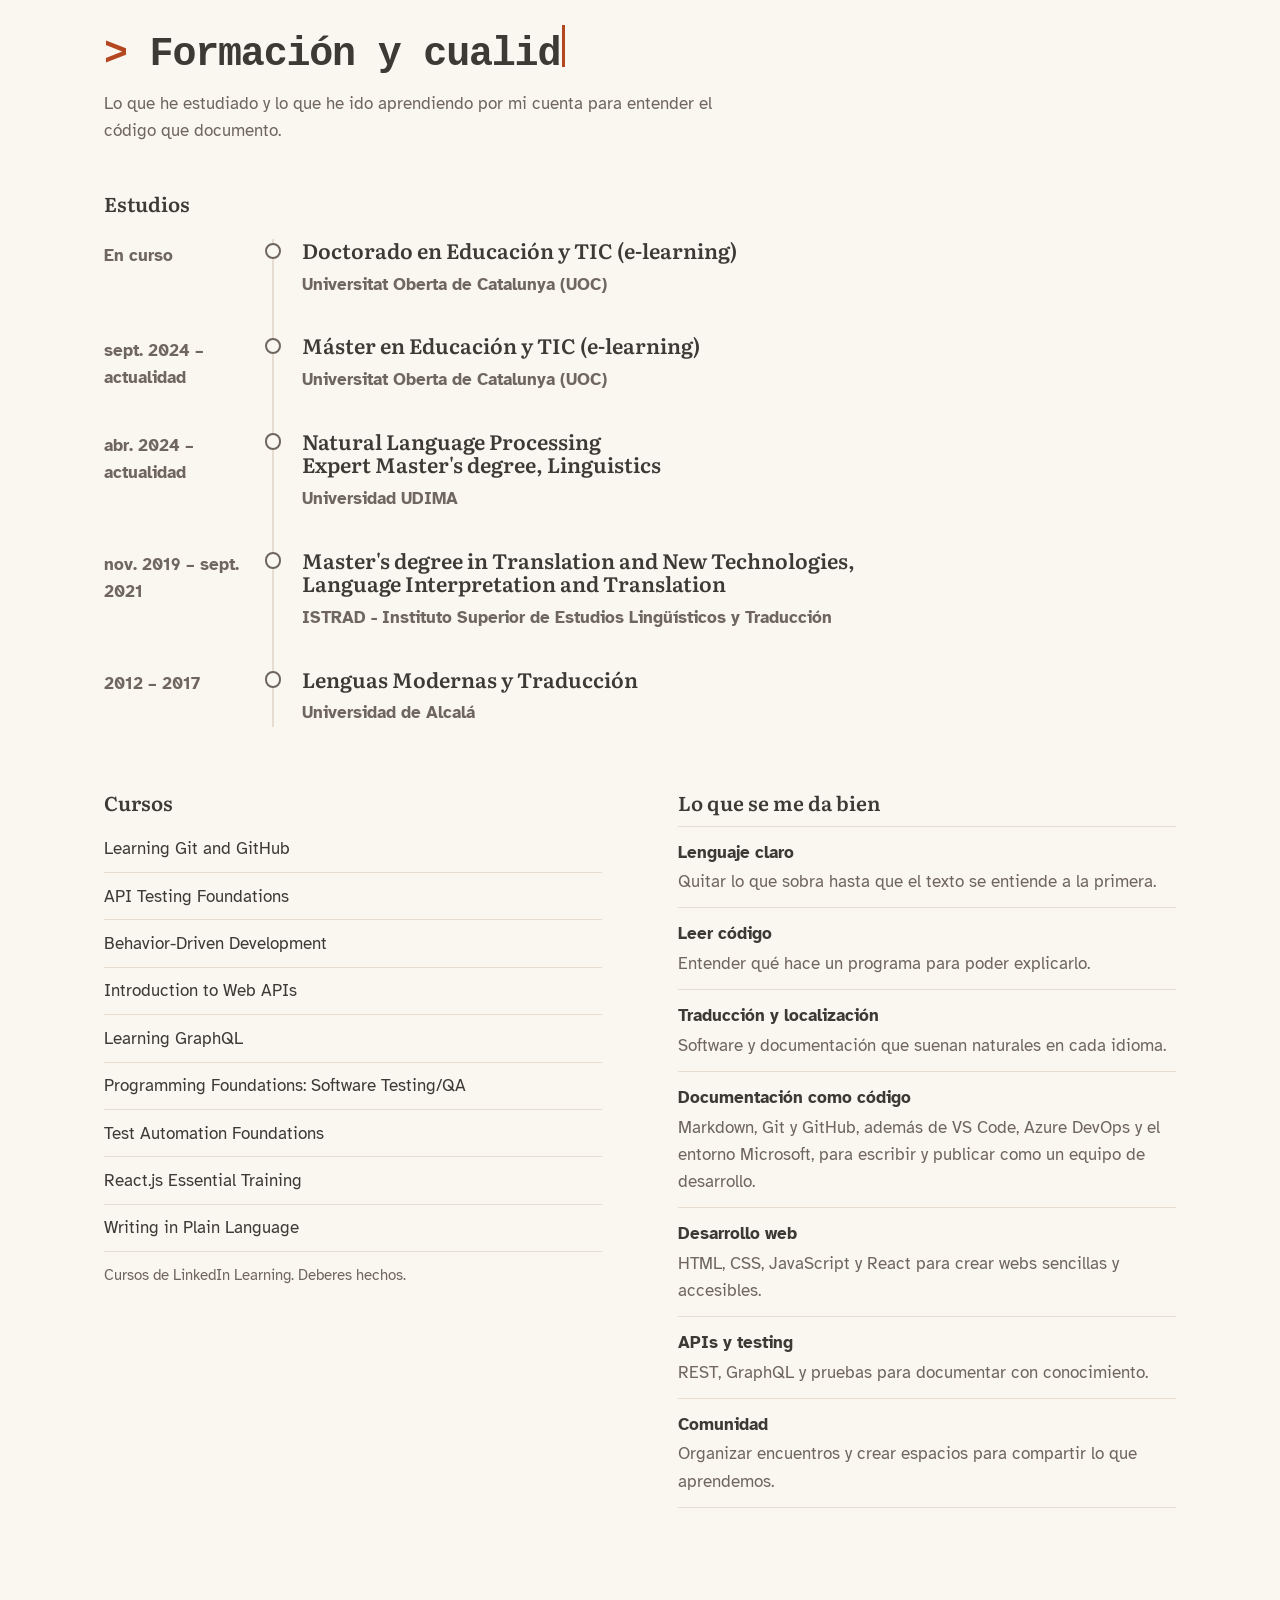
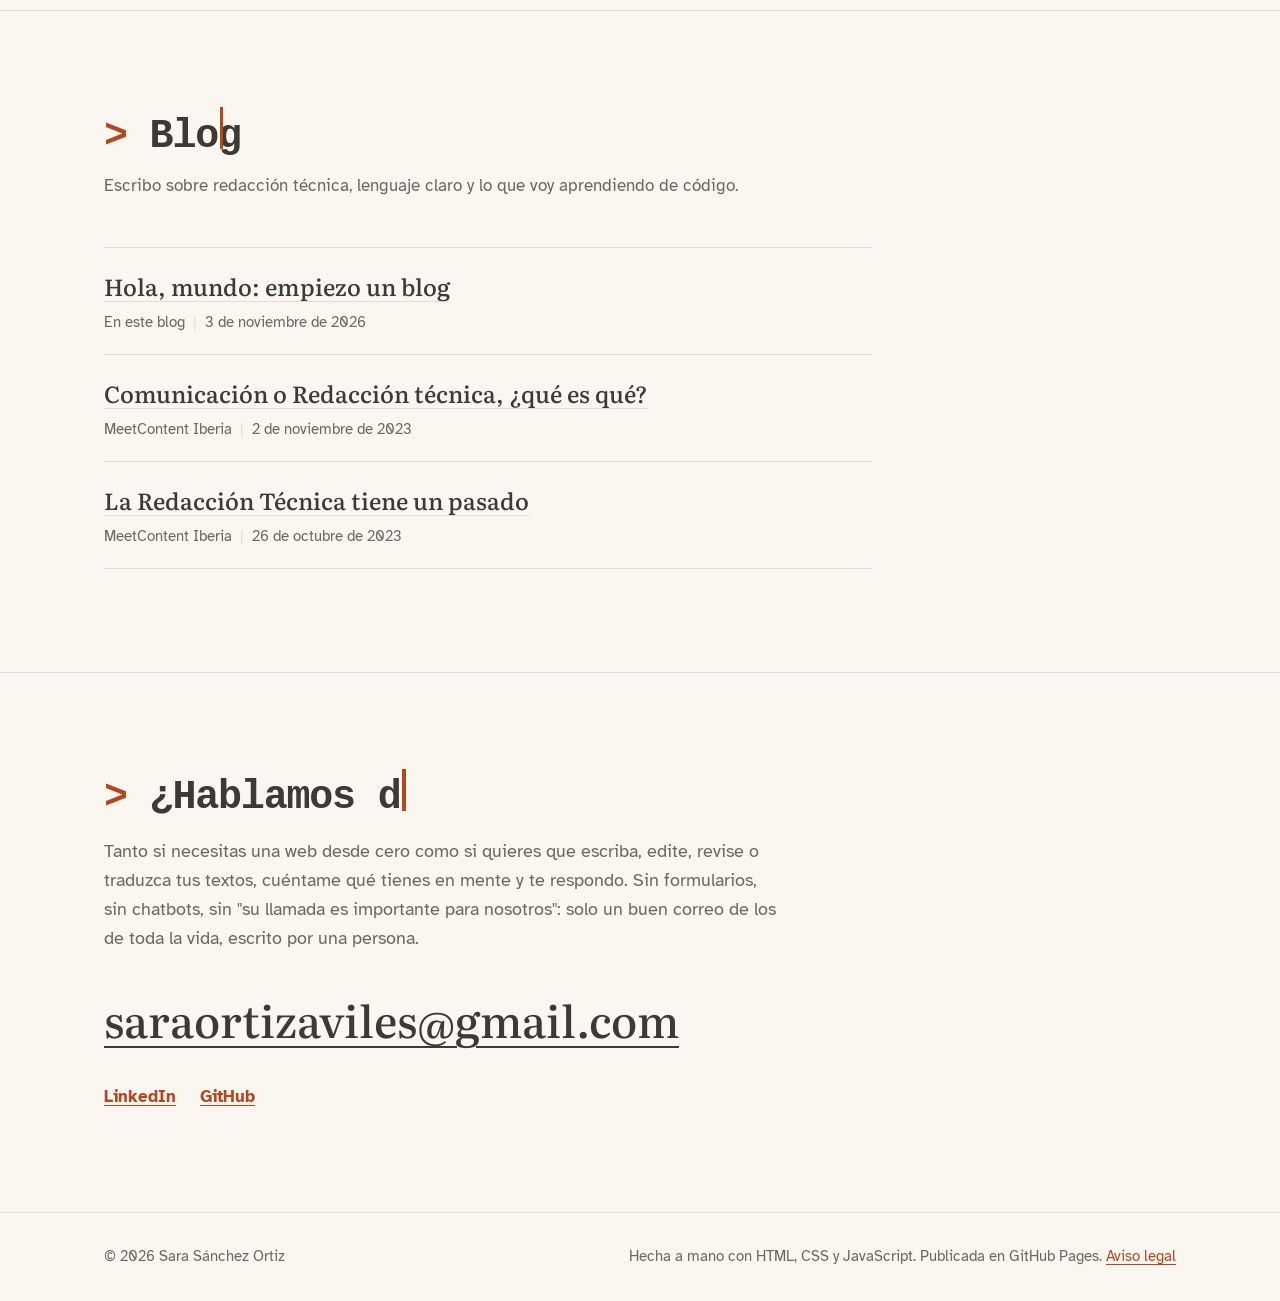
==== commit 67d85211: "Vuelve al estado del commit 8e0d3d3 Restaura el enlace a GitHub, las direcciones sarasanchezor.githu" ====
--- a/es/index.html
+++ b/es/index.html
@@ -10,11 +10,11 @@
   <!-- Cómo se ve la web al compartirla en LinkedIn, WhatsApp, etc. -->
   <meta property="og:type" content="profile">
   <meta property="og:title" content="Sara Sánchez Ortiz | Redacción técnica y webs">
-  <meta property="og:description" content="Convierto el «Espera, ¿que tengo que hacer qué?» en «ah, pues era fácil». Redacción, edición, revisión, traducción y creación de webs.">
-  <meta property="og:url" content="https://sarasanchezortiz.com/es/">
+  <meta property="og:description" content="Convierto el «¿cómo dices?» en «ah, pues era fácil». Redacción, edición, revisión, traducción y creación de webs.">
+  <meta property="og:url" content="https://sarasanchezor.github.io/es/">
   <meta property="og:locale" content="es_ES">
   <!-- EDITA (opcional): añade una imagen de 1200×630 px en img/og.jpg y quita el comentario de la línea siguiente -->
-  <!-- <meta property="og:image" content="https://sarasanchezortiz.com/img/og.jpg"> -->
+  <!-- <meta property="og:image" content="https://sarasanchezor.github.io/img/og.jpg"> -->
 
   <link rel="icon" href="../favicon.svg" type="image/svg+xml">
 
@@ -430,6 +430,7 @@
         <a class="contact-mail" href="mailto:saraortizaviles@gmail.com">saraortizaviles@gmail.com</a>
         <ul class="contact-links">
           <li><a href="https://www.linkedin.com/in/sarasanchezortiz/">LinkedIn</a></li>
+          <li><a href="https://github.com/SaraSanchezOr">GitHub</a></li>
         </ul>
       </div>
     </section>
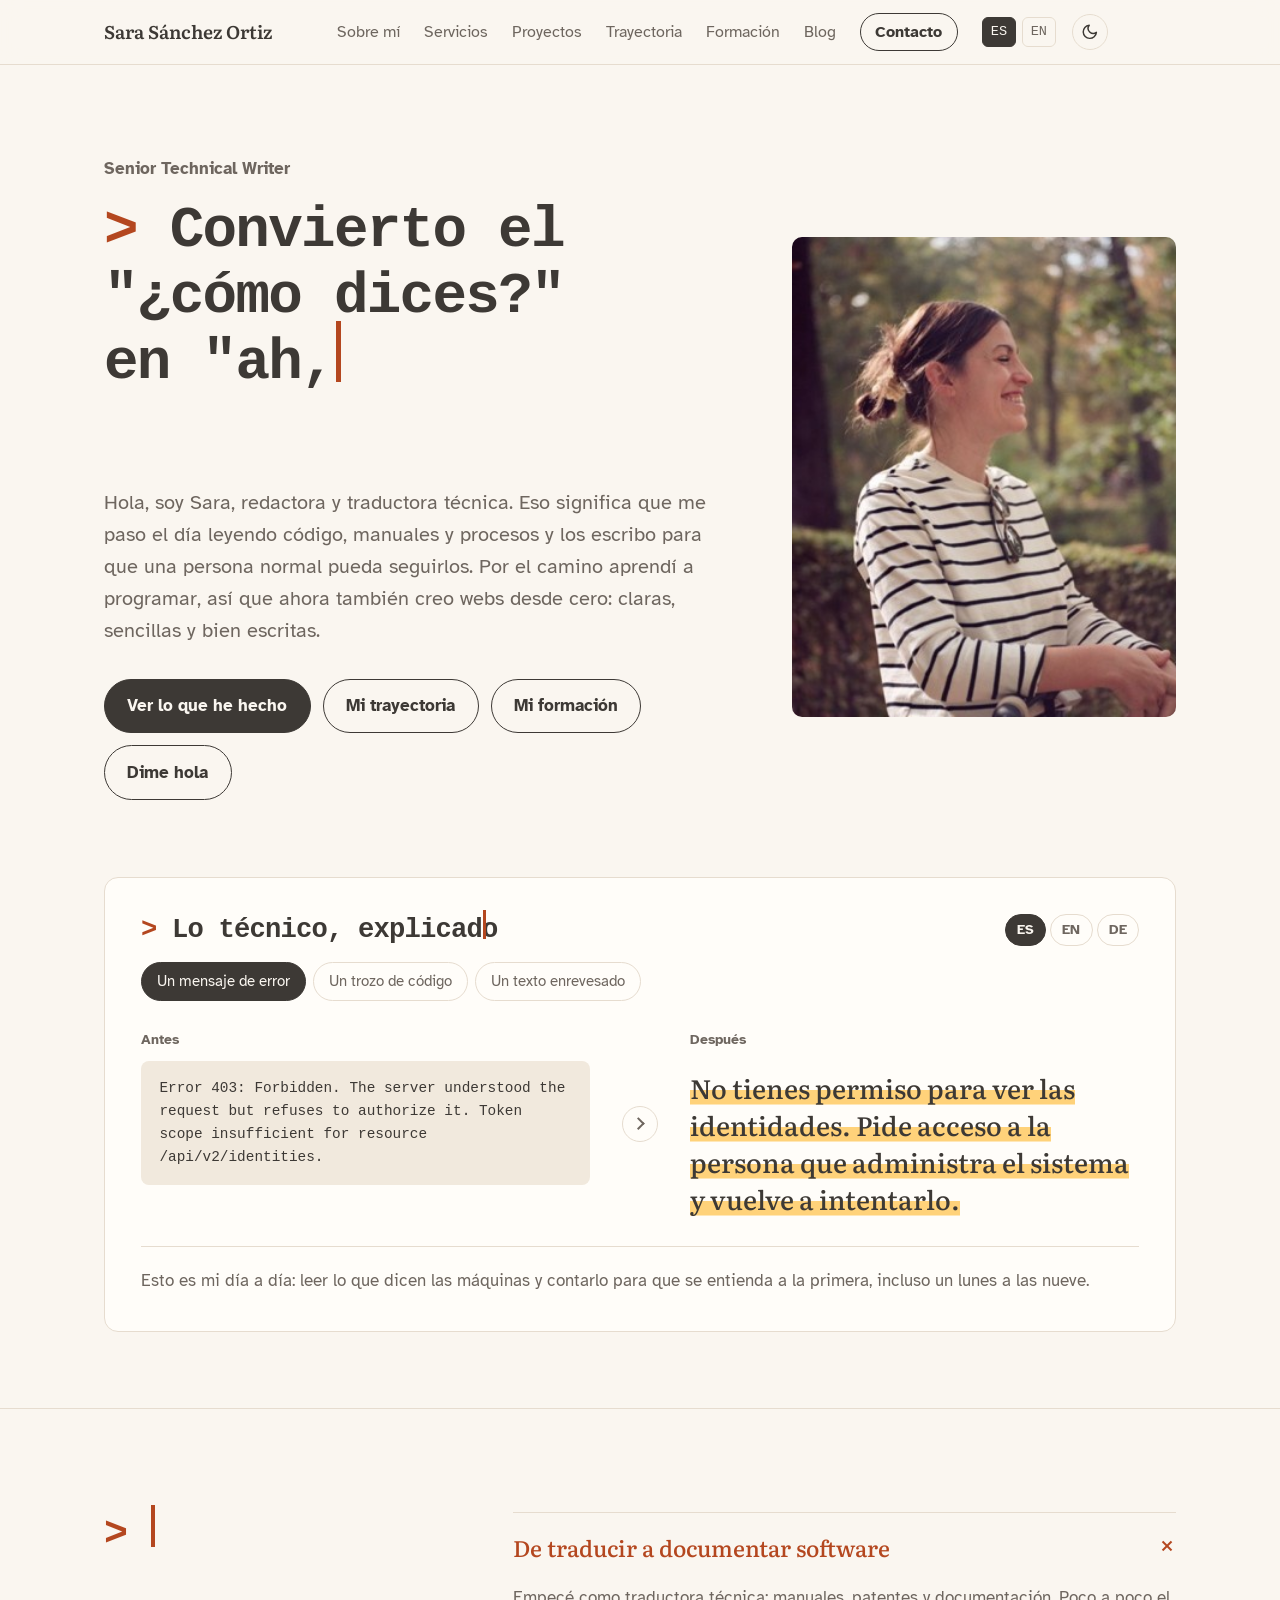
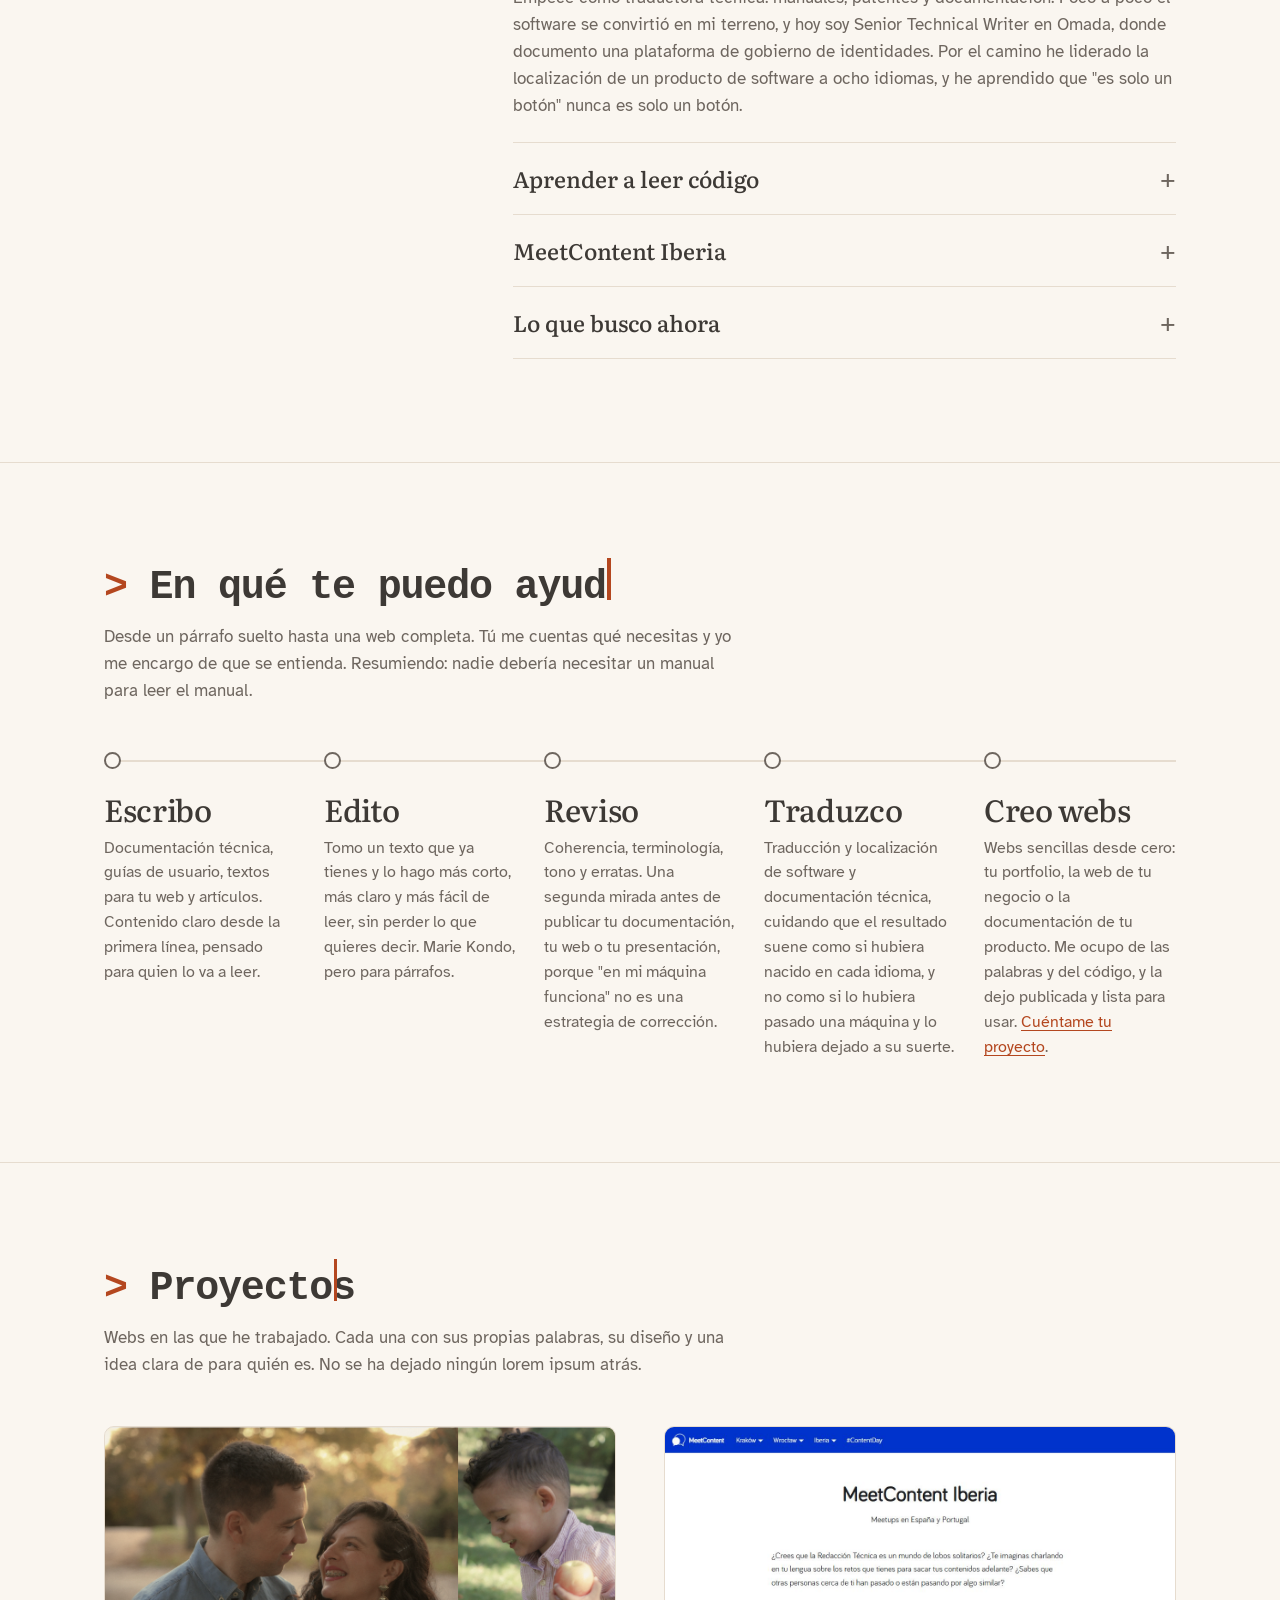
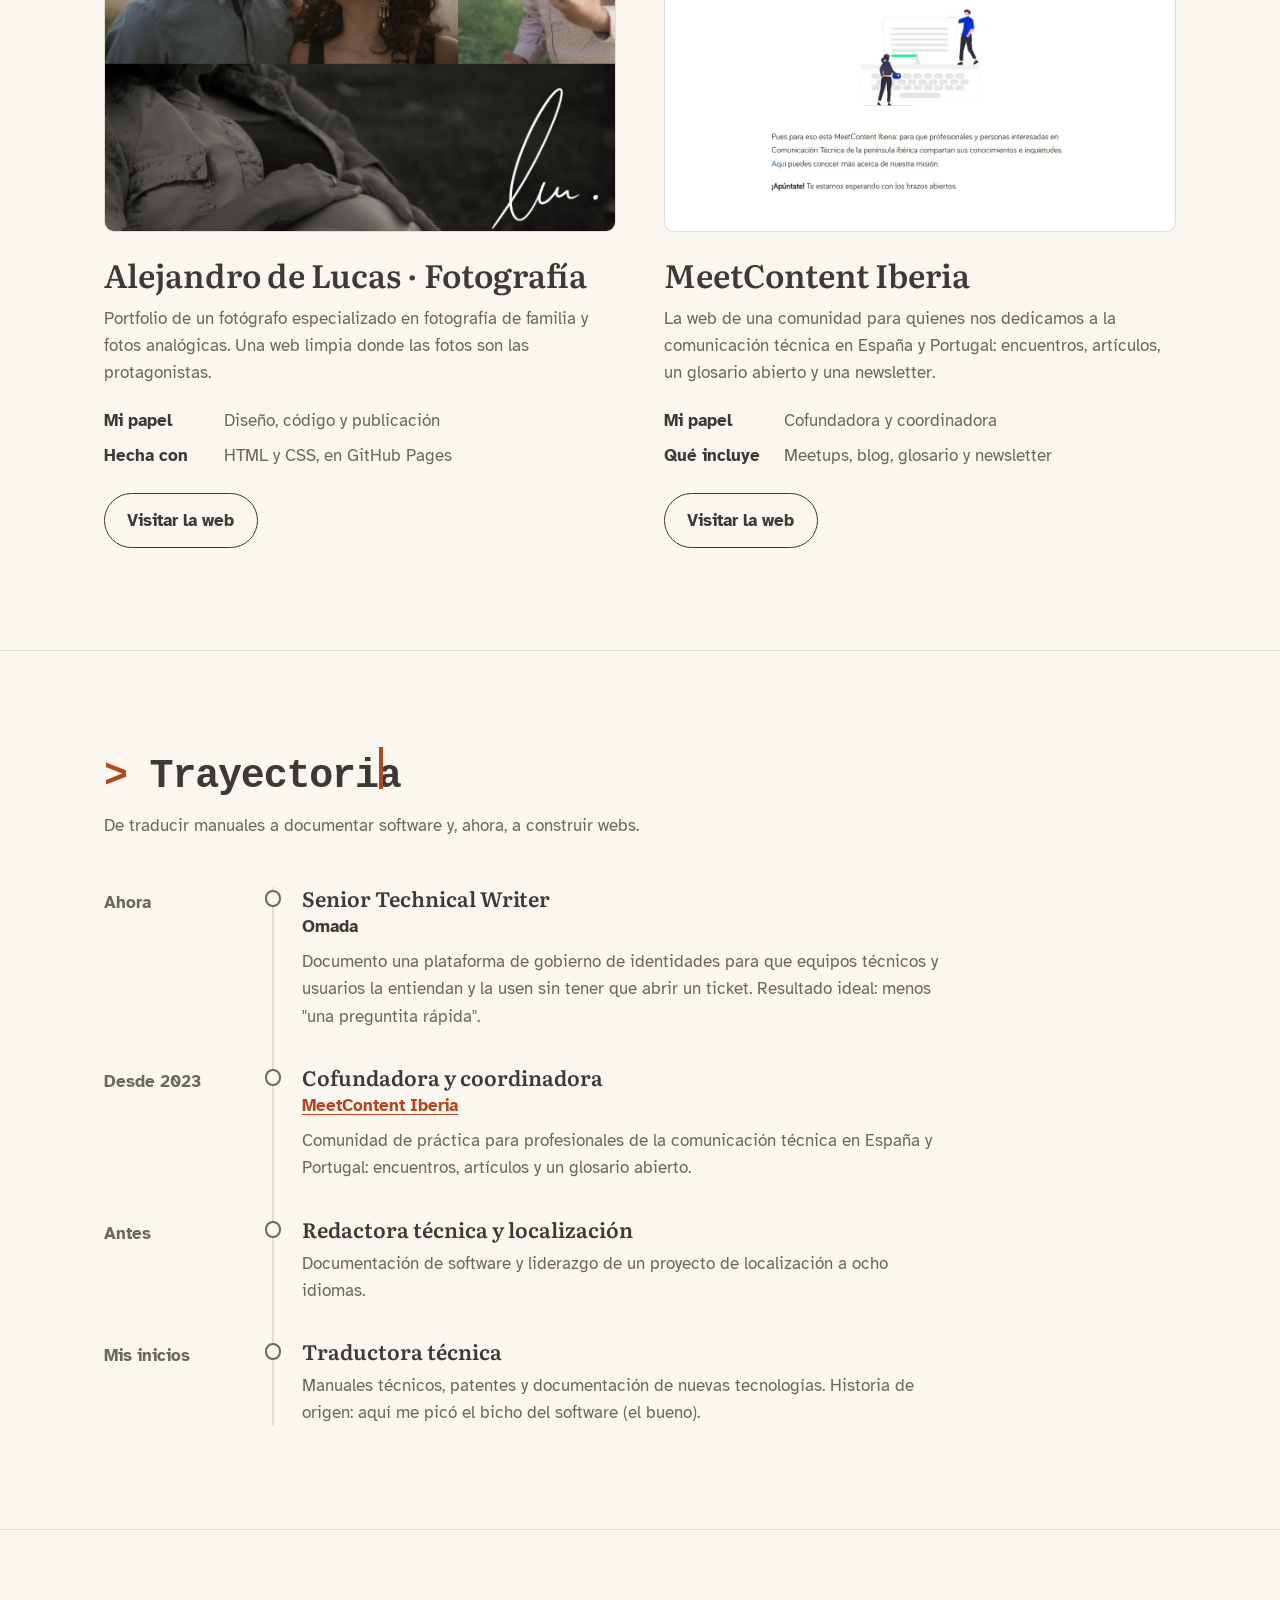
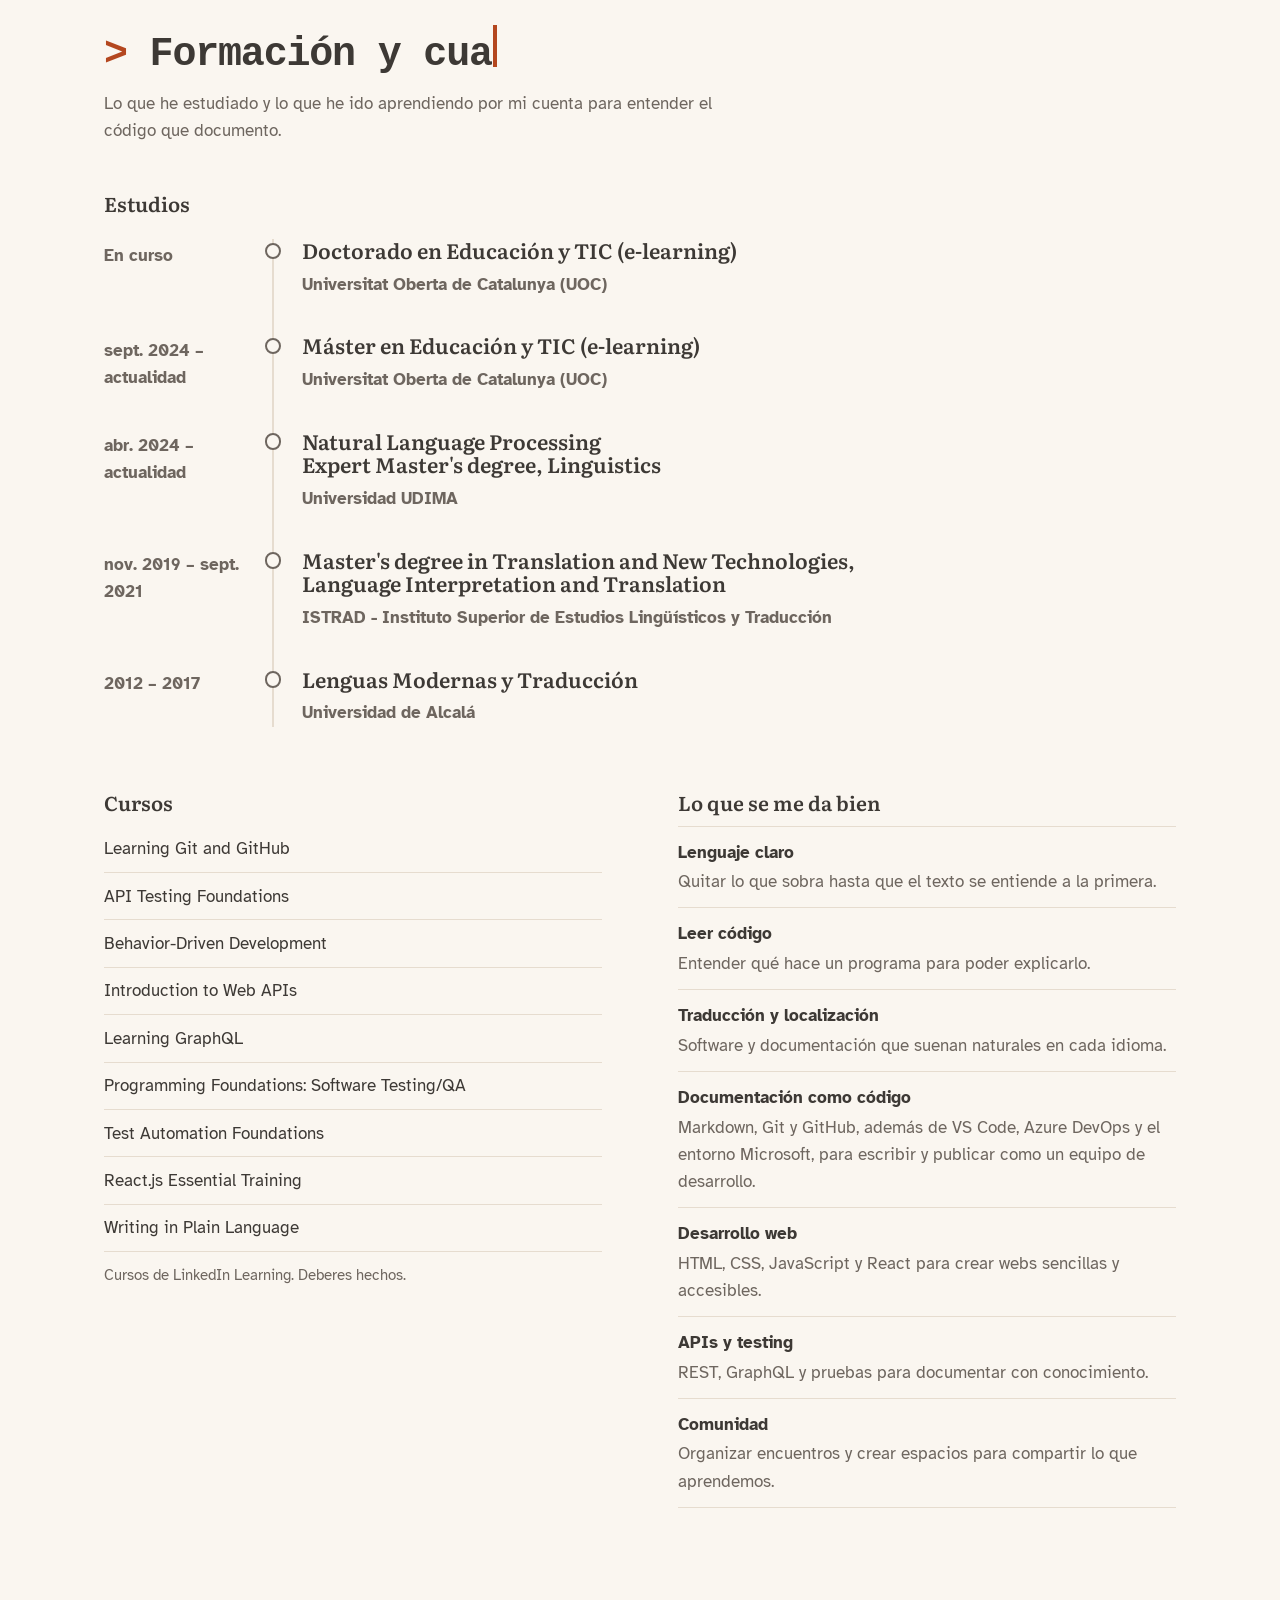
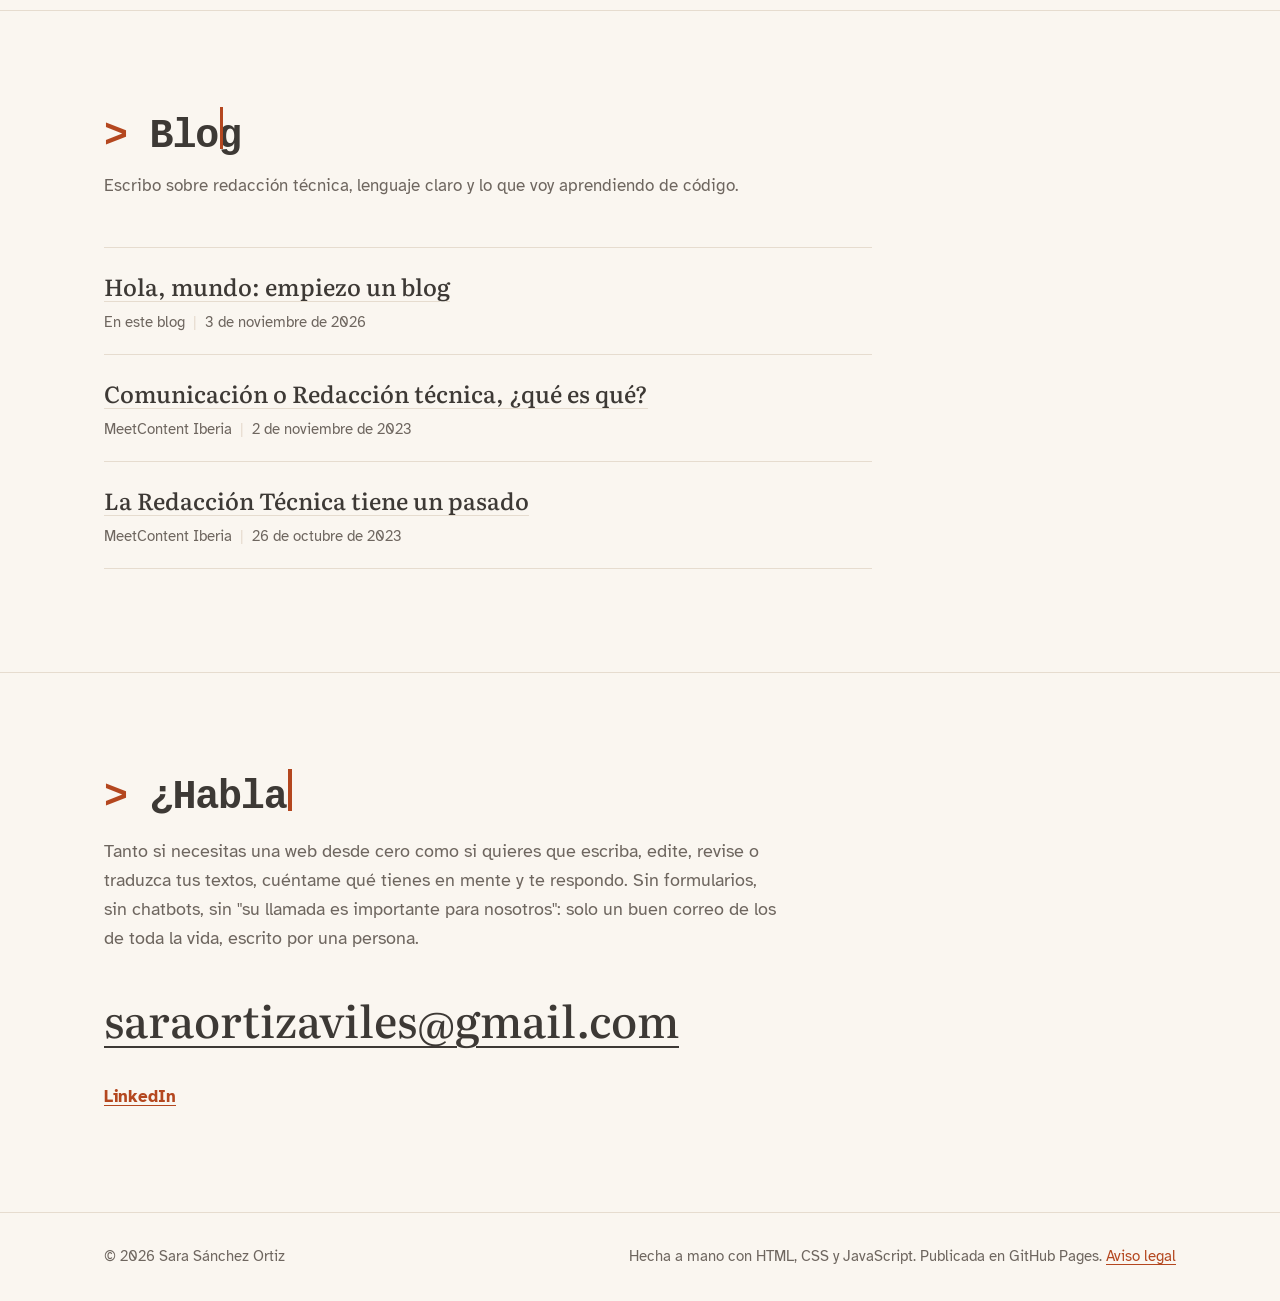
==== commit da295d79: "Vuelve al estado del commit 98fb346 (ayer 21:32) Co-Authored-By: Claude Sonnet 5.5 <noreply@anthropi" ====
--- a/es/index.html
+++ b/es/index.html
@@ -10,7 +10,7 @@
   <!-- Cómo se ve la web al compartirla en LinkedIn, WhatsApp, etc. -->
   <meta property="og:type" content="profile">
   <meta property="og:title" content="Sara Sánchez Ortiz | Redacción técnica y webs">
-  <meta property="og:description" content="Convierto el «¿cómo dices?» en «ah, pues era fácil». Redacción, edición, revisión, traducción y creación de webs.">
+  <meta property="og:description" content="Convierto el «Espera, ¿que tengo que hacer qué?» en «ah, pues era fácil». Redacción, edición, revisión, traducción y creación de webs.">
   <meta property="og:url" content="https://sarasanchezor.github.io/es/">
   <meta property="og:locale" content="es_ES">
   <!-- EDITA (opcional): añade una imagen de 1200×630 px en img/og.jpg y quita el comentario de la línea siguiente -->
@@ -430,7 +430,6 @@
         <a class="contact-mail" href="mailto:saraortizaviles@gmail.com">saraortizaviles@gmail.com</a>
         <ul class="contact-links">
           <li><a href="https://www.linkedin.com/in/sarasanchezortiz/">LinkedIn</a></li>
-          <li><a href="https://github.com/SaraSanchezOr">GitHub</a></li>
         </ul>
       </div>
     </section>
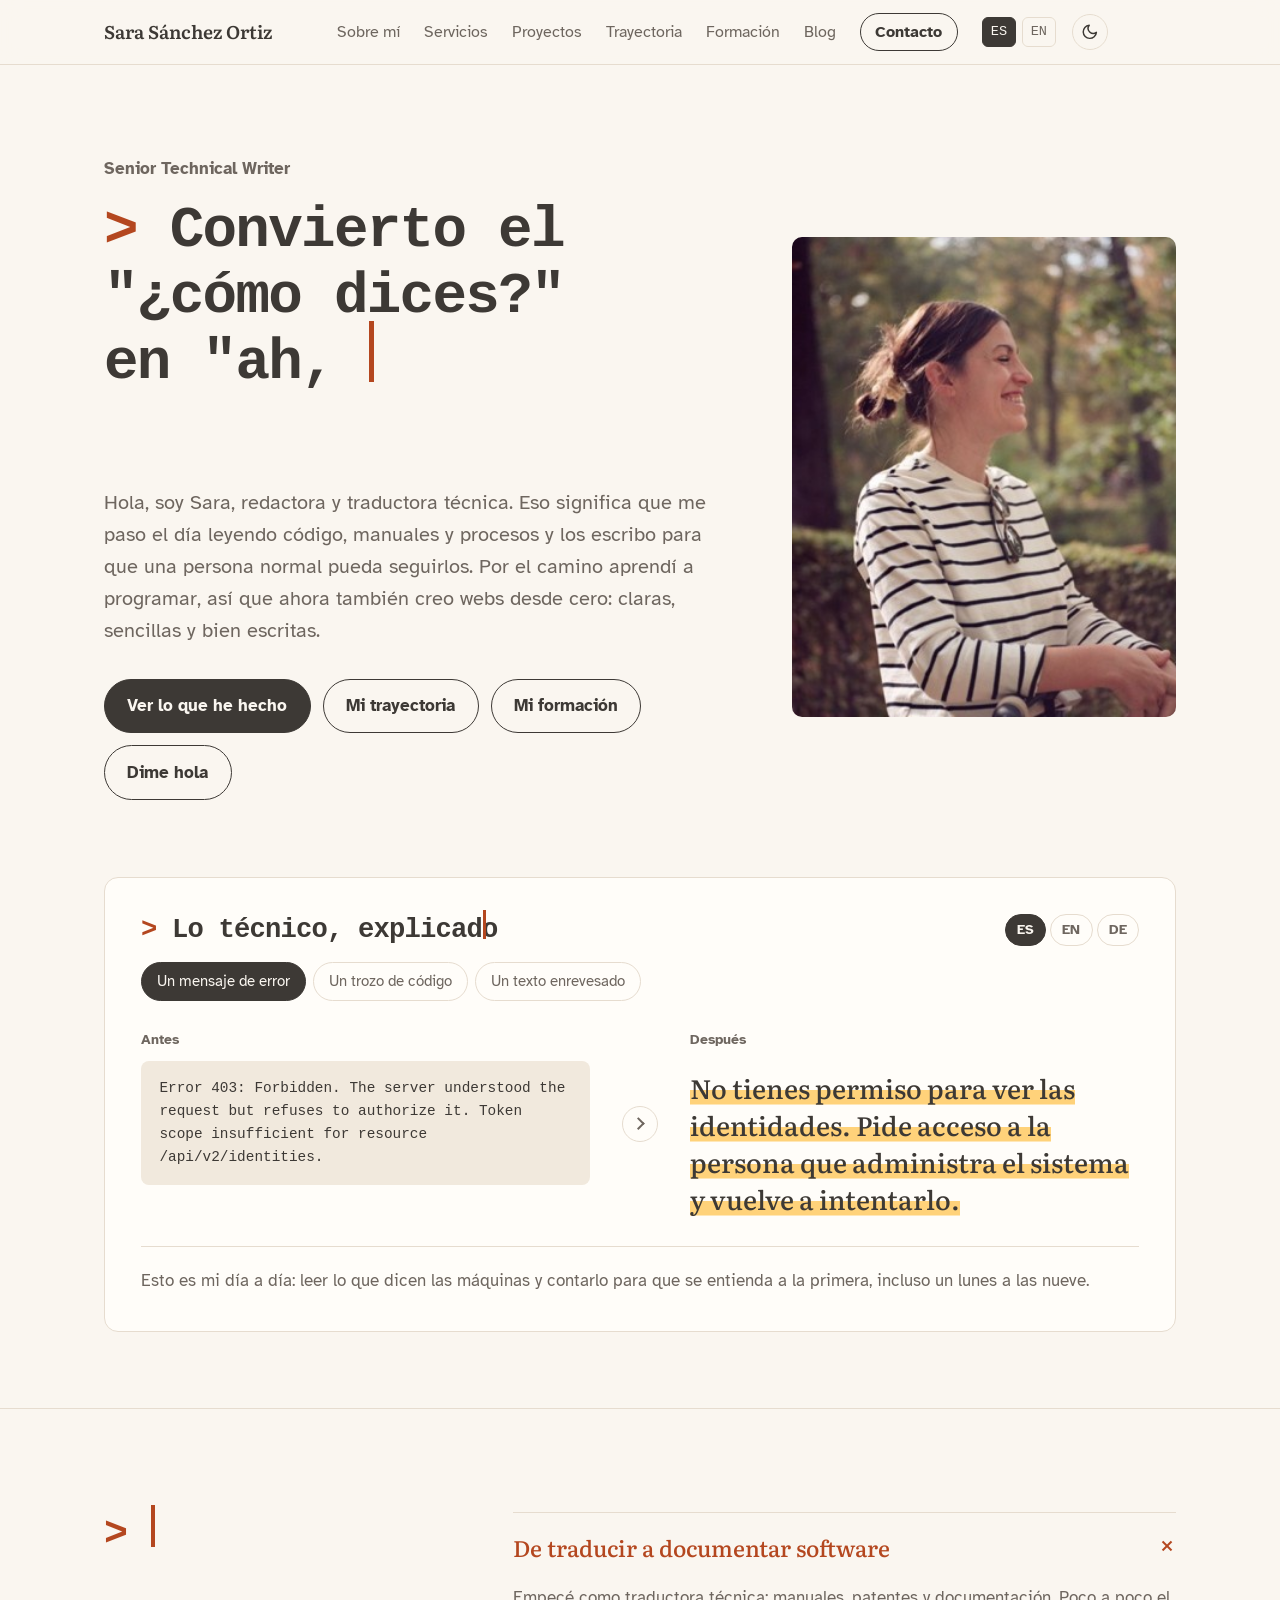
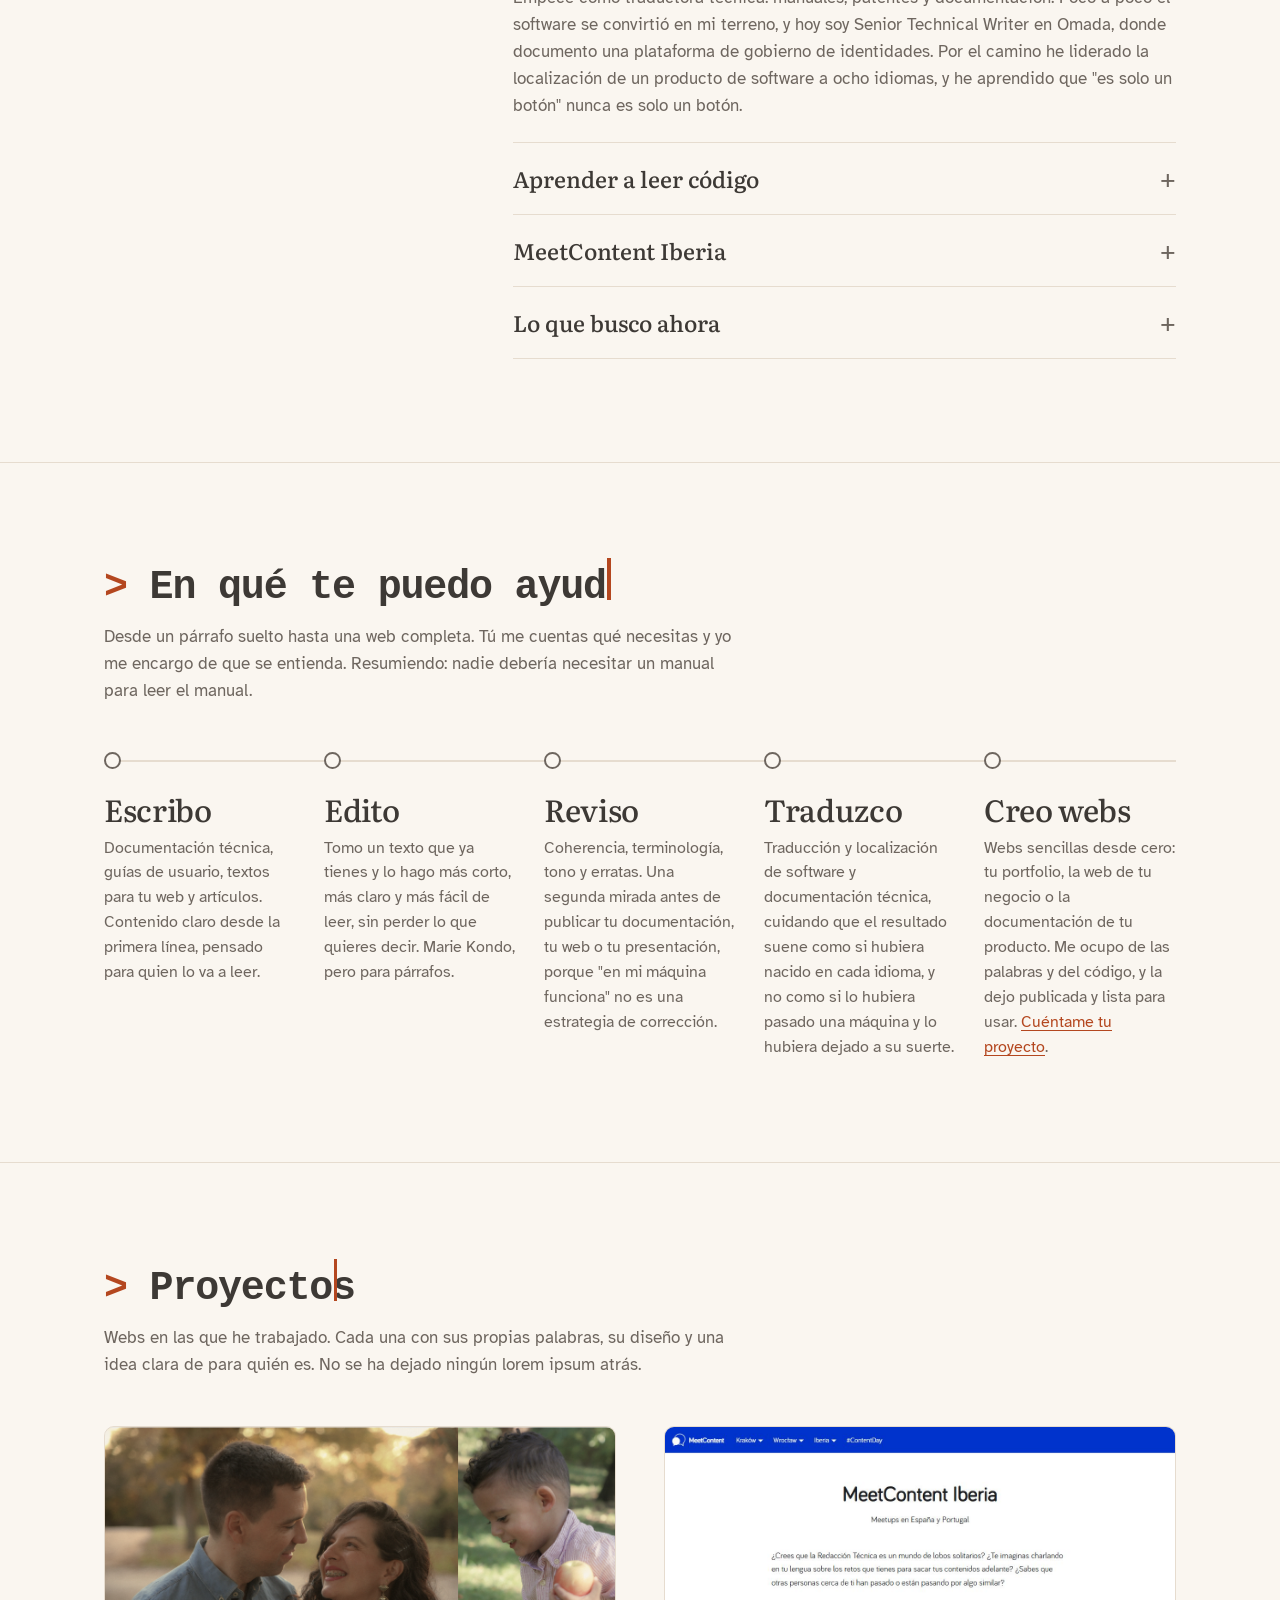
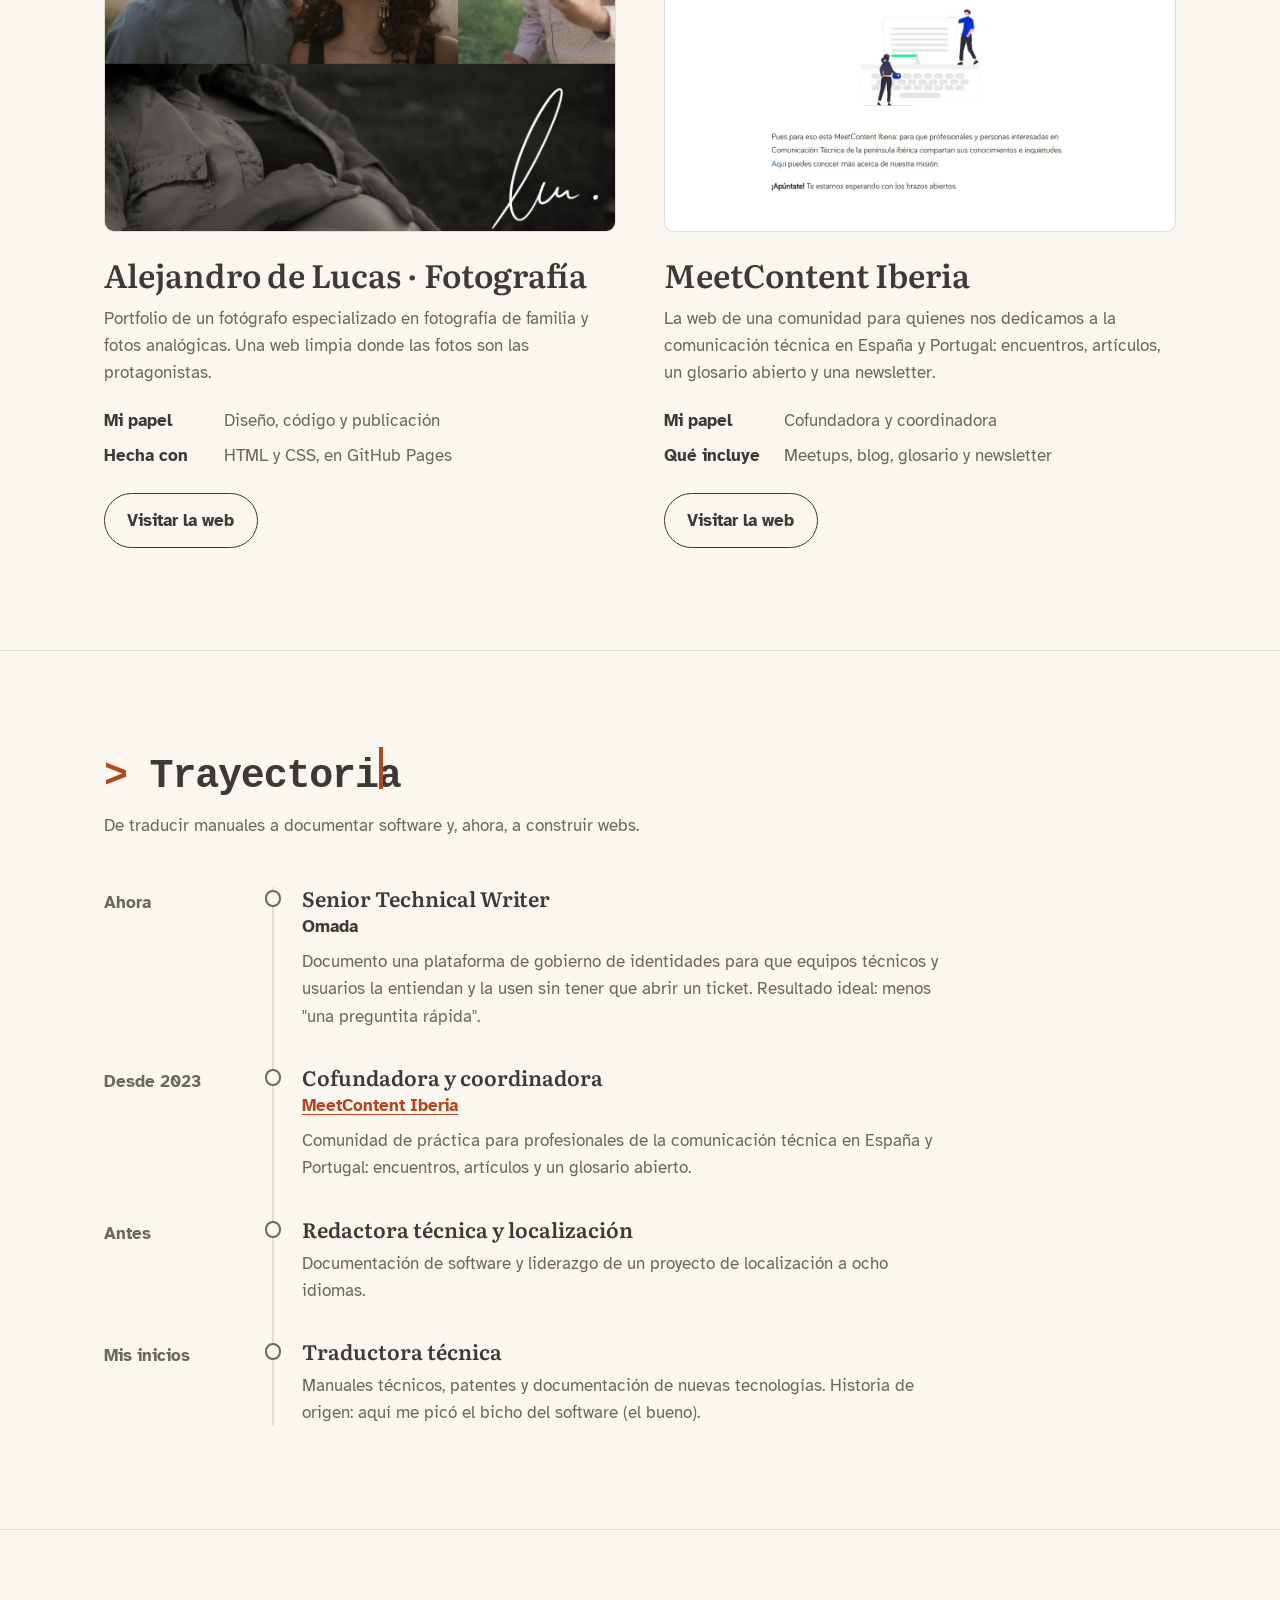
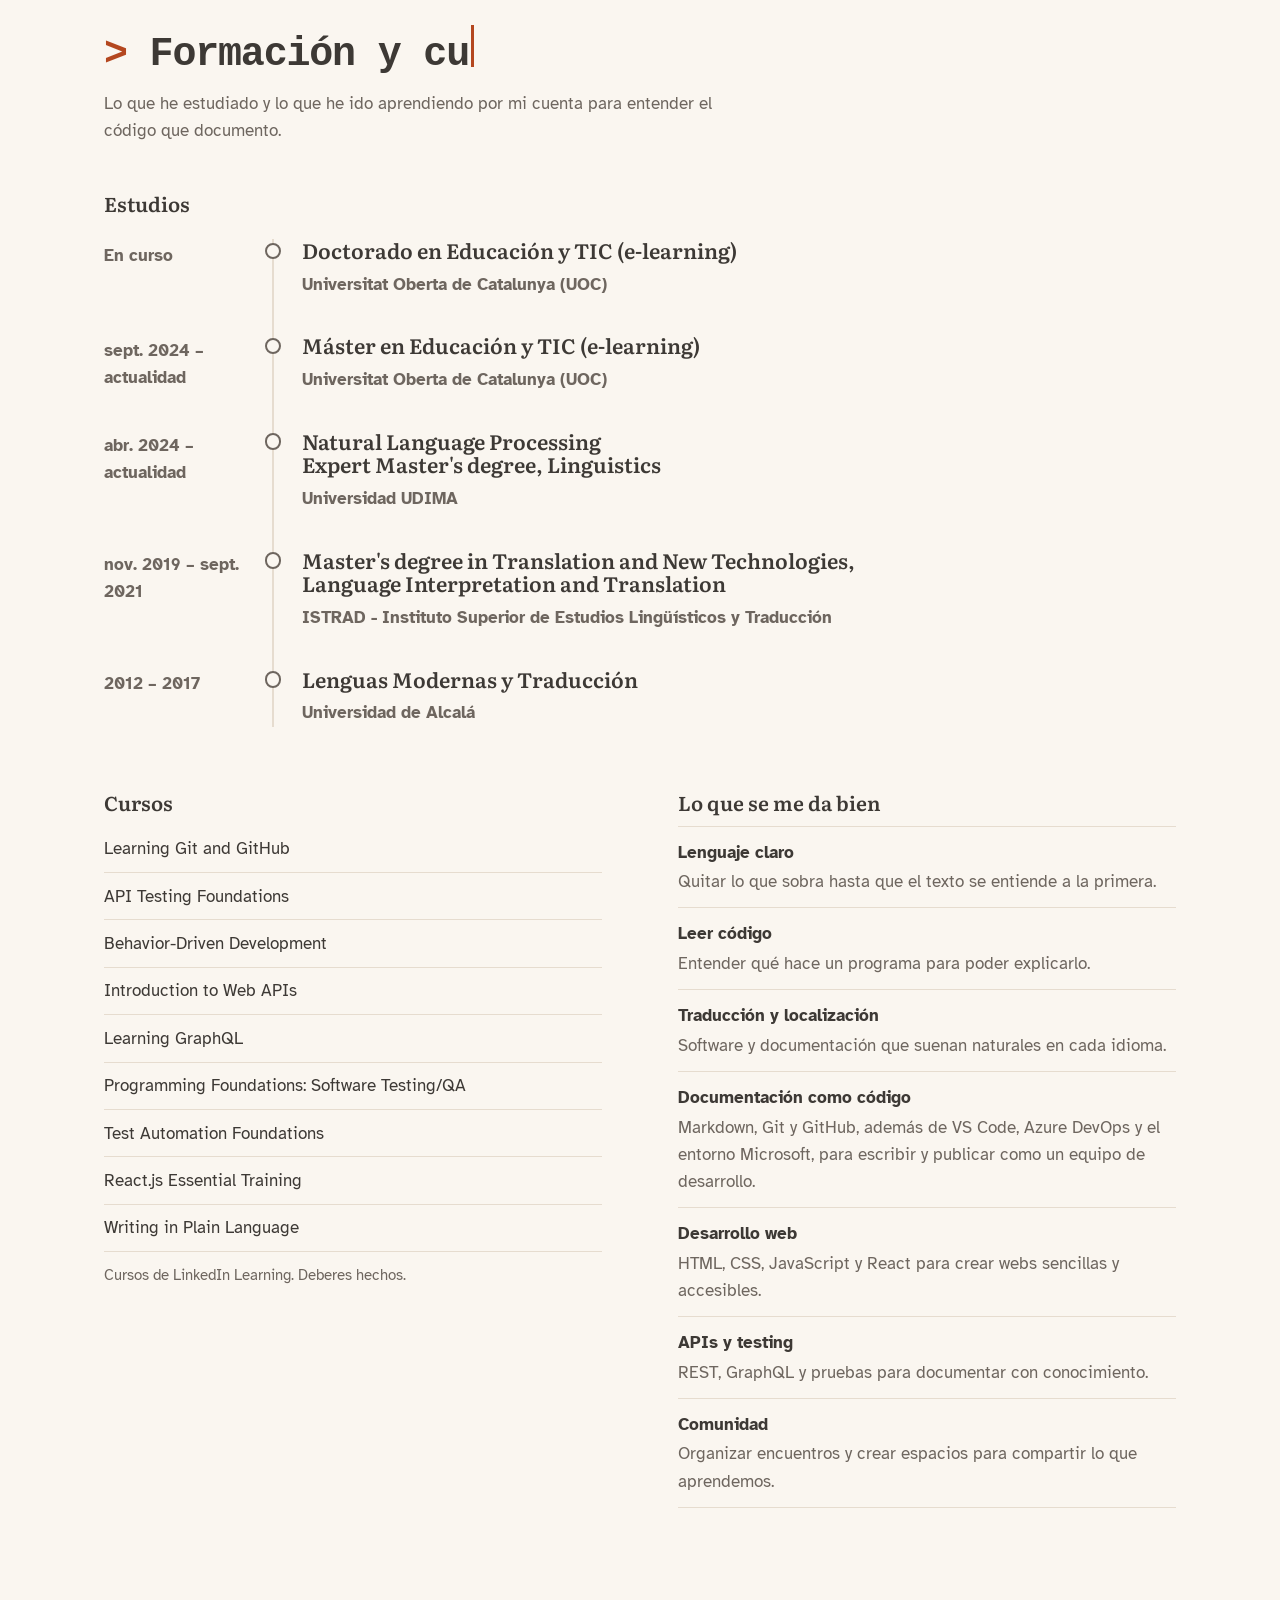
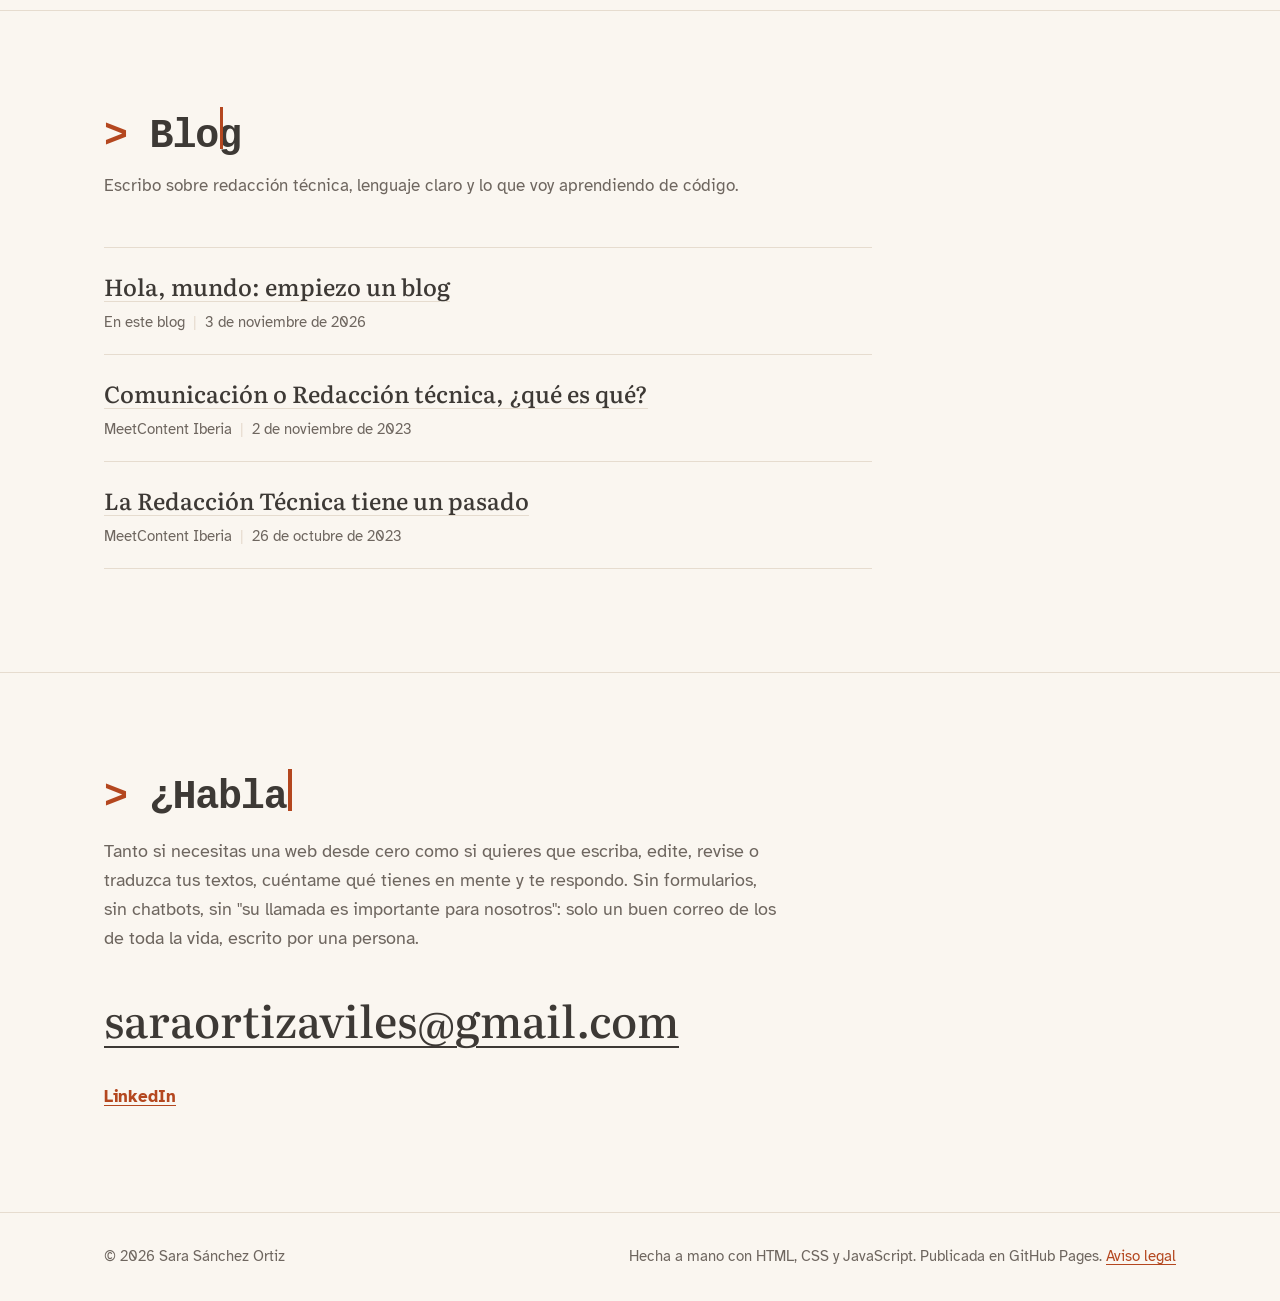
==== commit 806156d5: "Quita el CNAME (dominio sin DNS) y usa la dirección de GitHub Pages sarasanchezortiz.com no existe e" ====
--- a/es/index.html
+++ b/es/index.html
@@ -11,10 +11,10 @@
   <meta property="og:type" content="profile">
   <meta property="og:title" content="Sara Sánchez Ortiz | Redacción técnica y webs">
   <meta property="og:description" content="Convierto el «Espera, ¿que tengo que hacer qué?» en «ah, pues era fácil». Redacción, edición, revisión, traducción y creación de webs.">
-  <meta property="og:url" content="https://sarasanchezor.github.io/es/">
+  <meta property="og:url" content="https://sarasanchezor.github.io/TechnicalWriter/es/">
   <meta property="og:locale" content="es_ES">
   <!-- EDITA (opcional): añade una imagen de 1200×630 px en img/og.jpg y quita el comentario de la línea siguiente -->
-  <!-- <meta property="og:image" content="https://sarasanchezor.github.io/img/og.jpg"> -->
+  <!-- <meta property="og:image" content="https://sarasanchezor.github.io/TechnicalWriter/img/og.jpg"> -->
 
   <link rel="icon" href="../favicon.svg" type="image/svg+xml">
 
